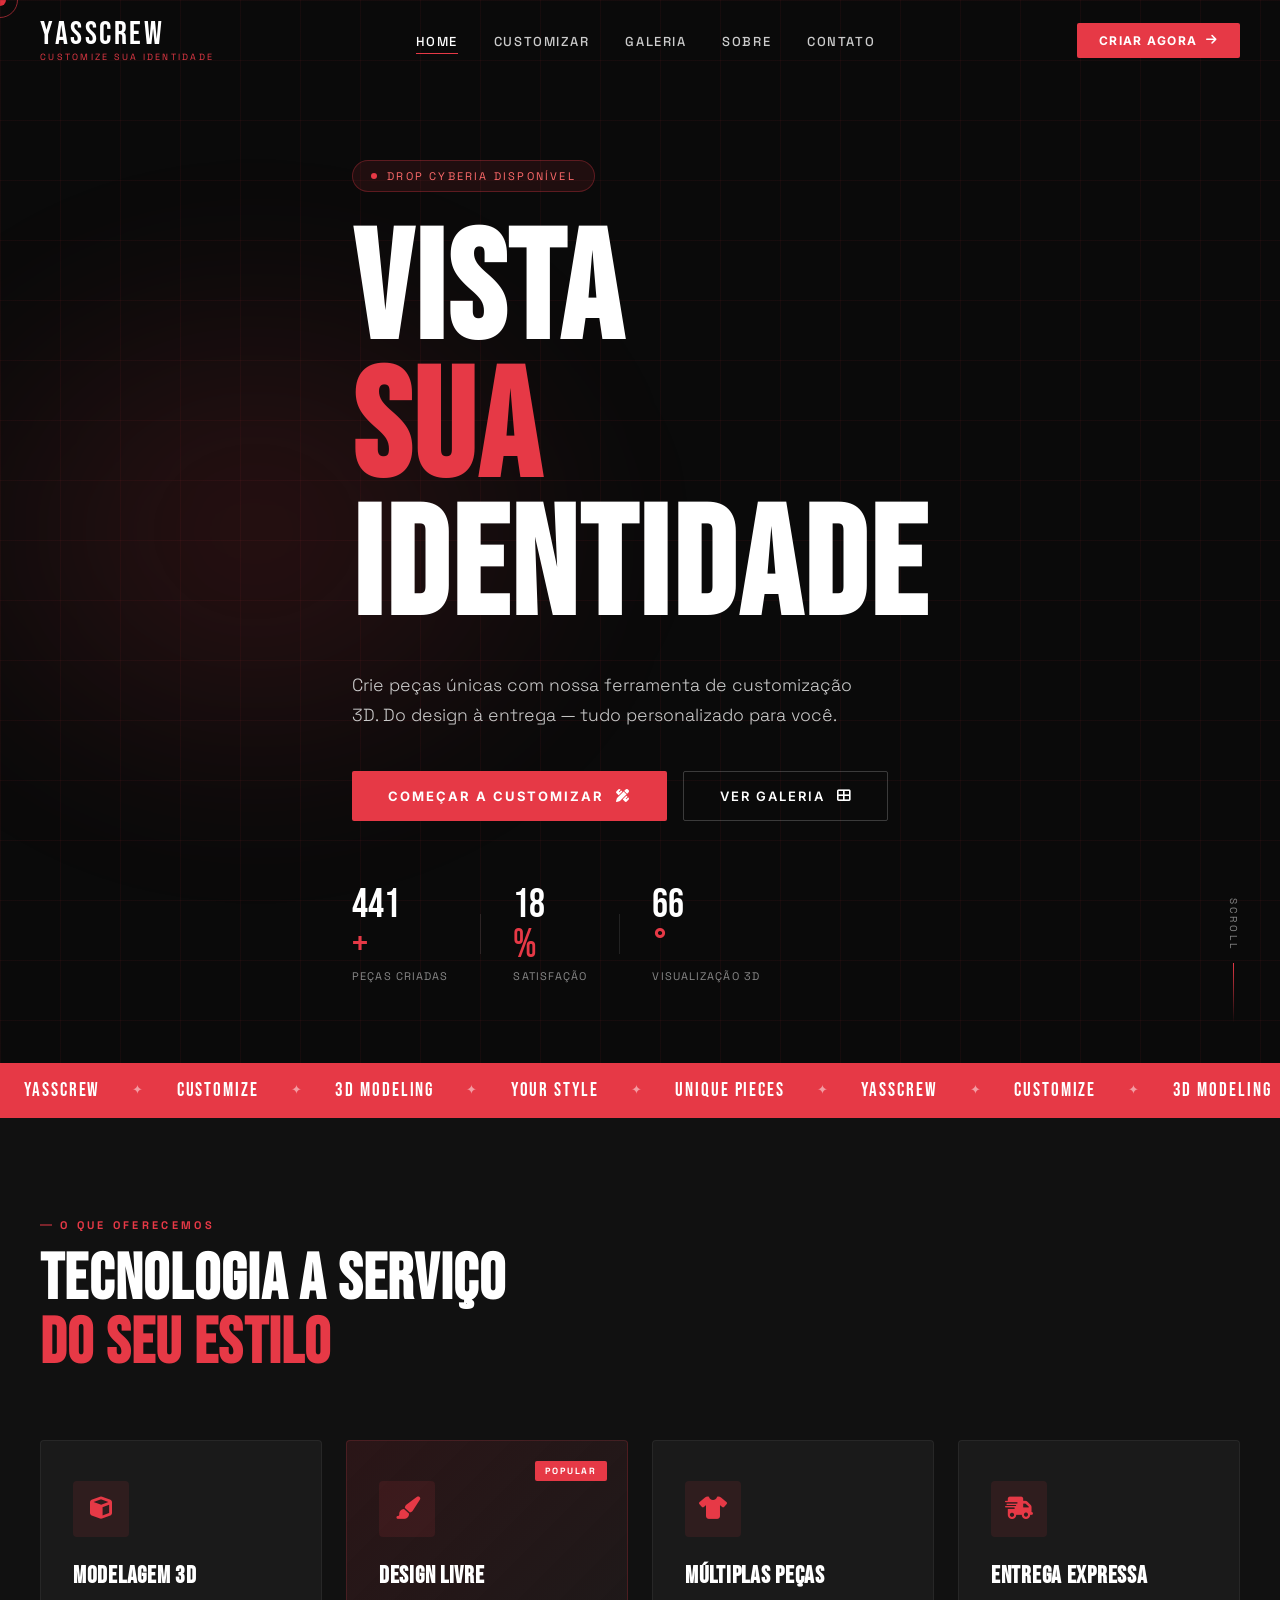
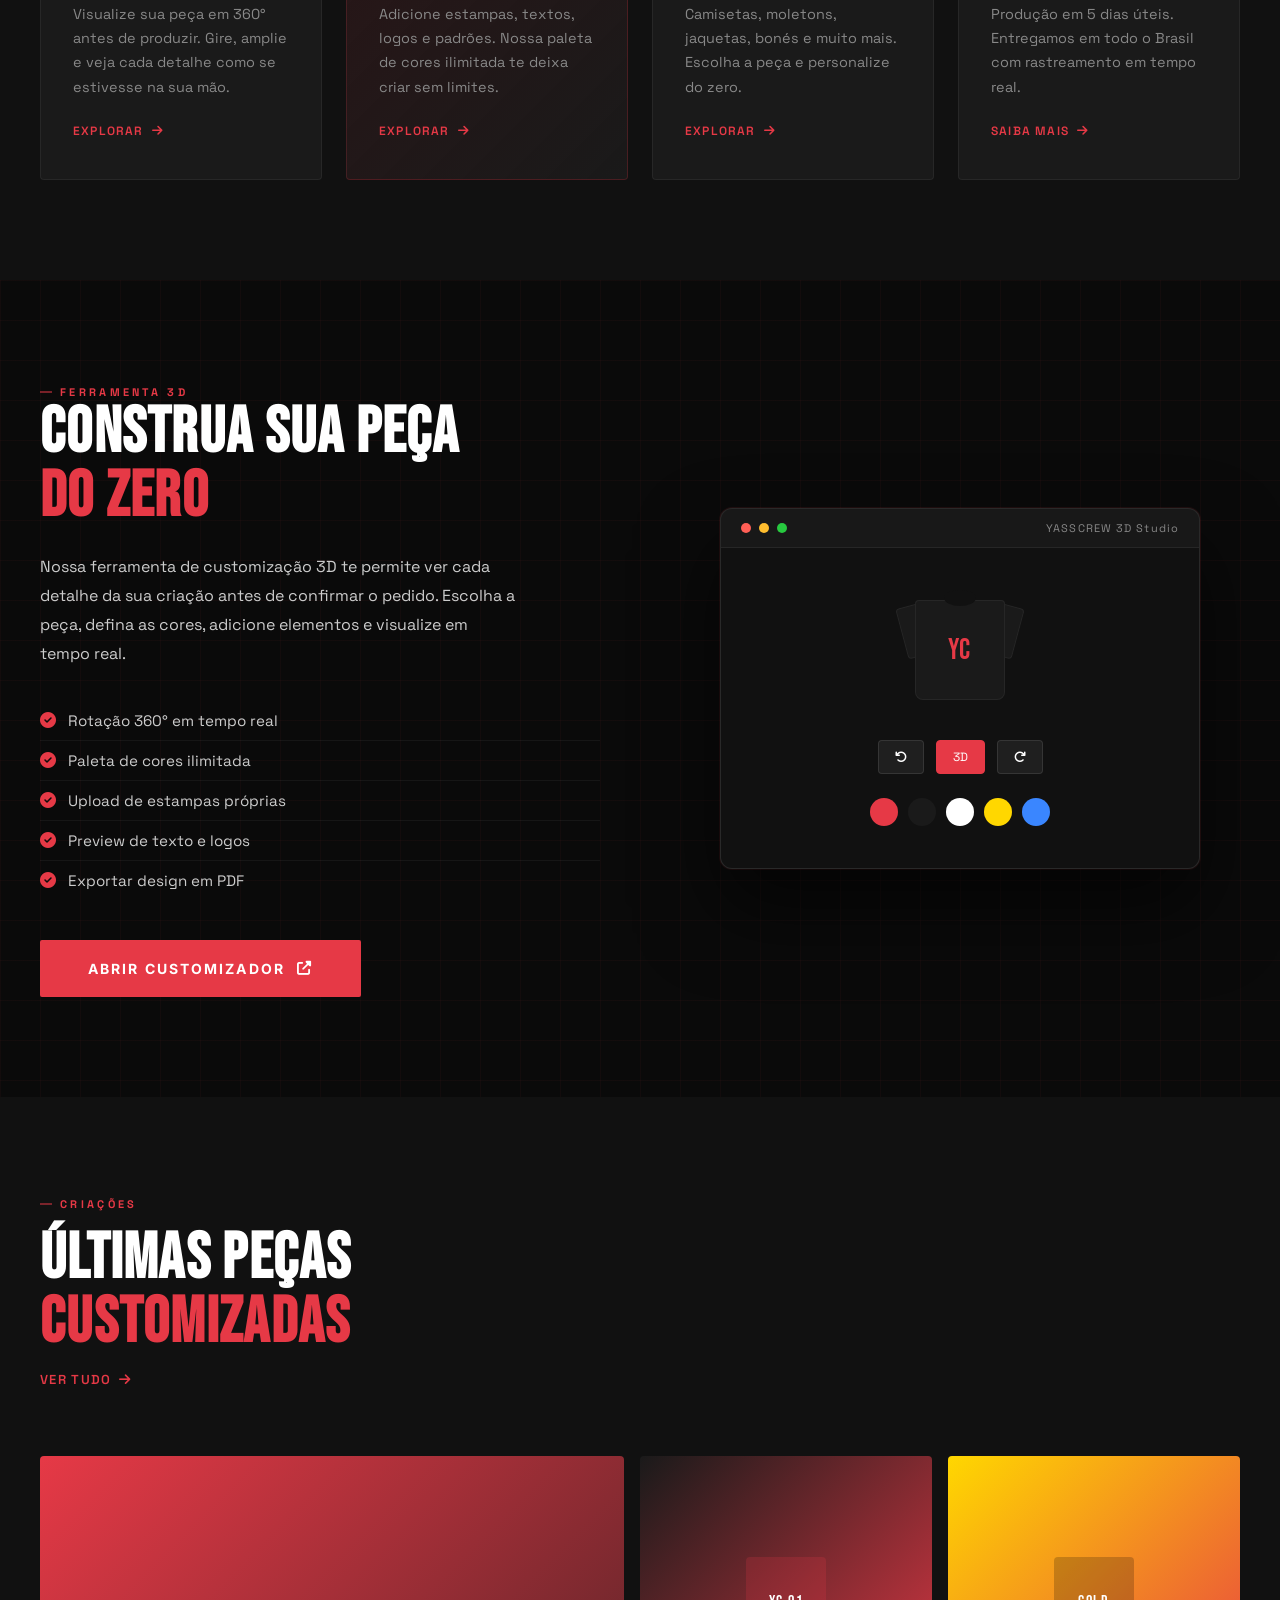
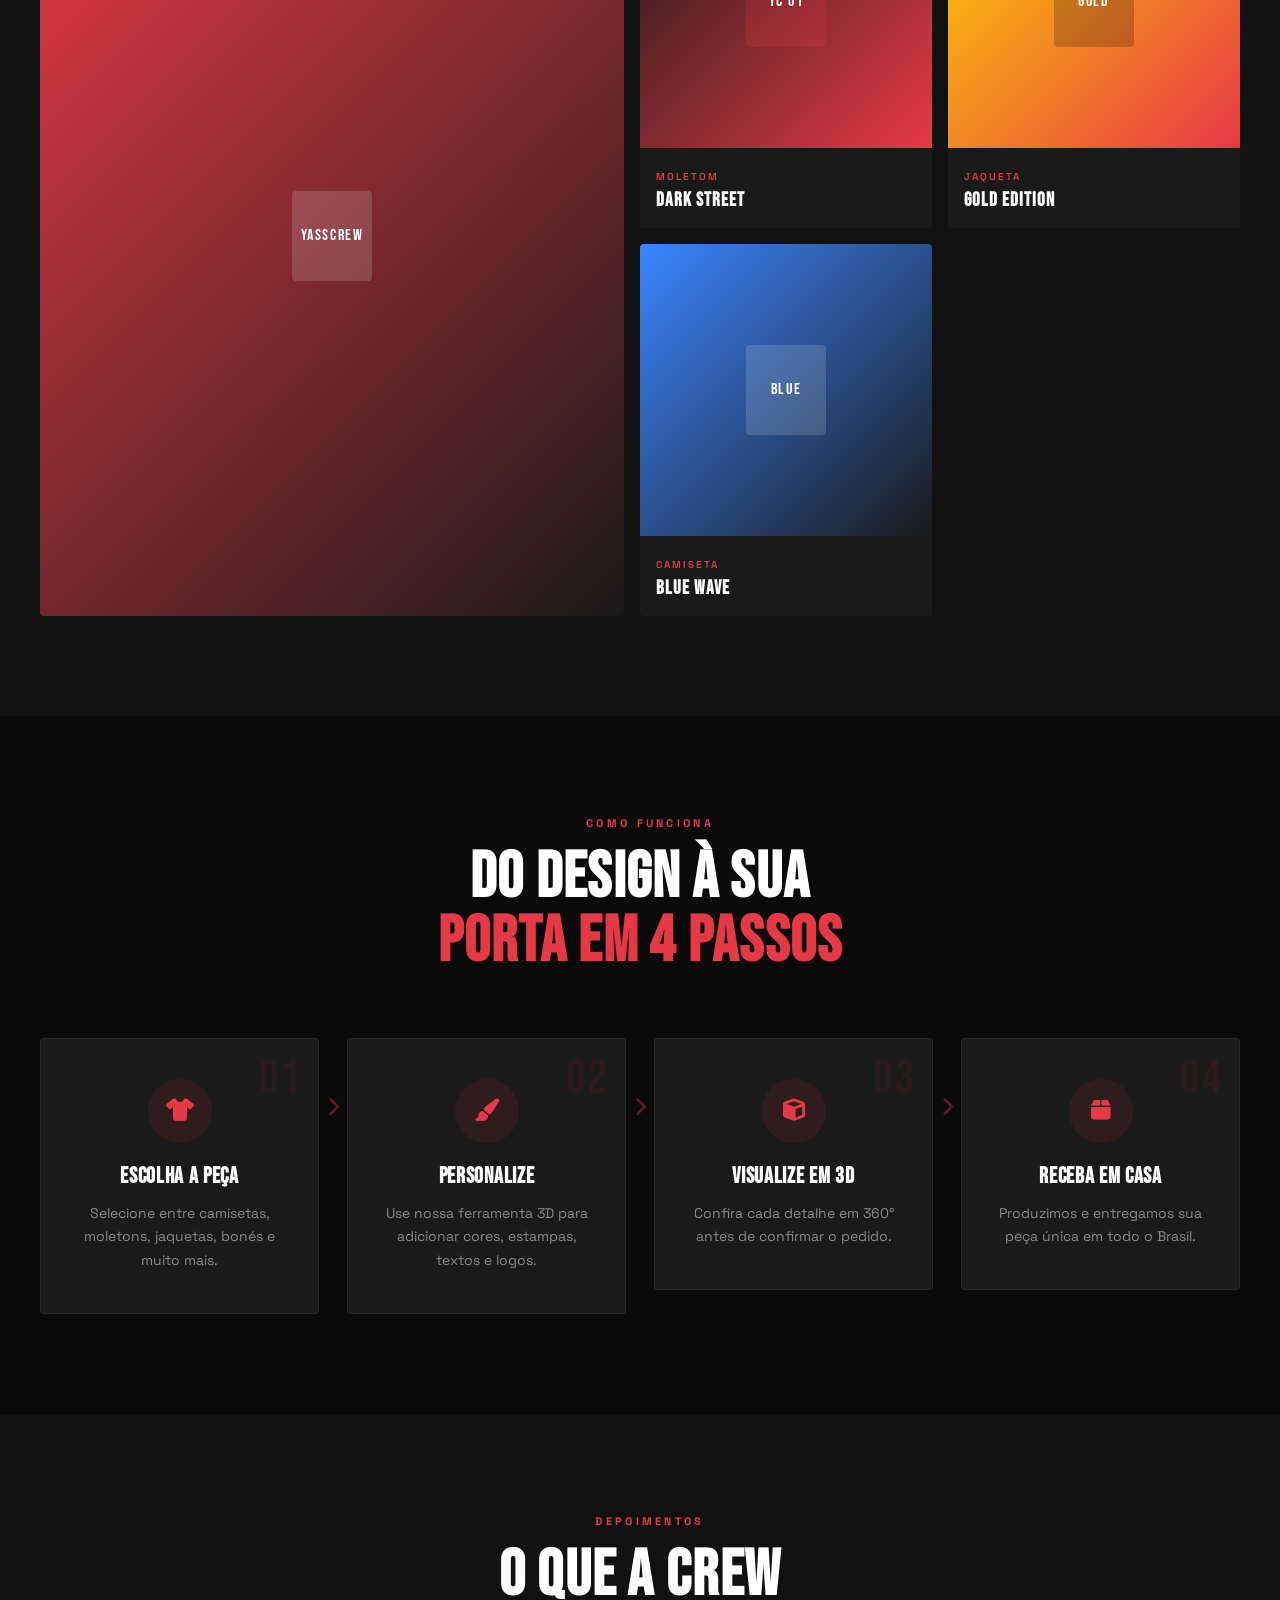
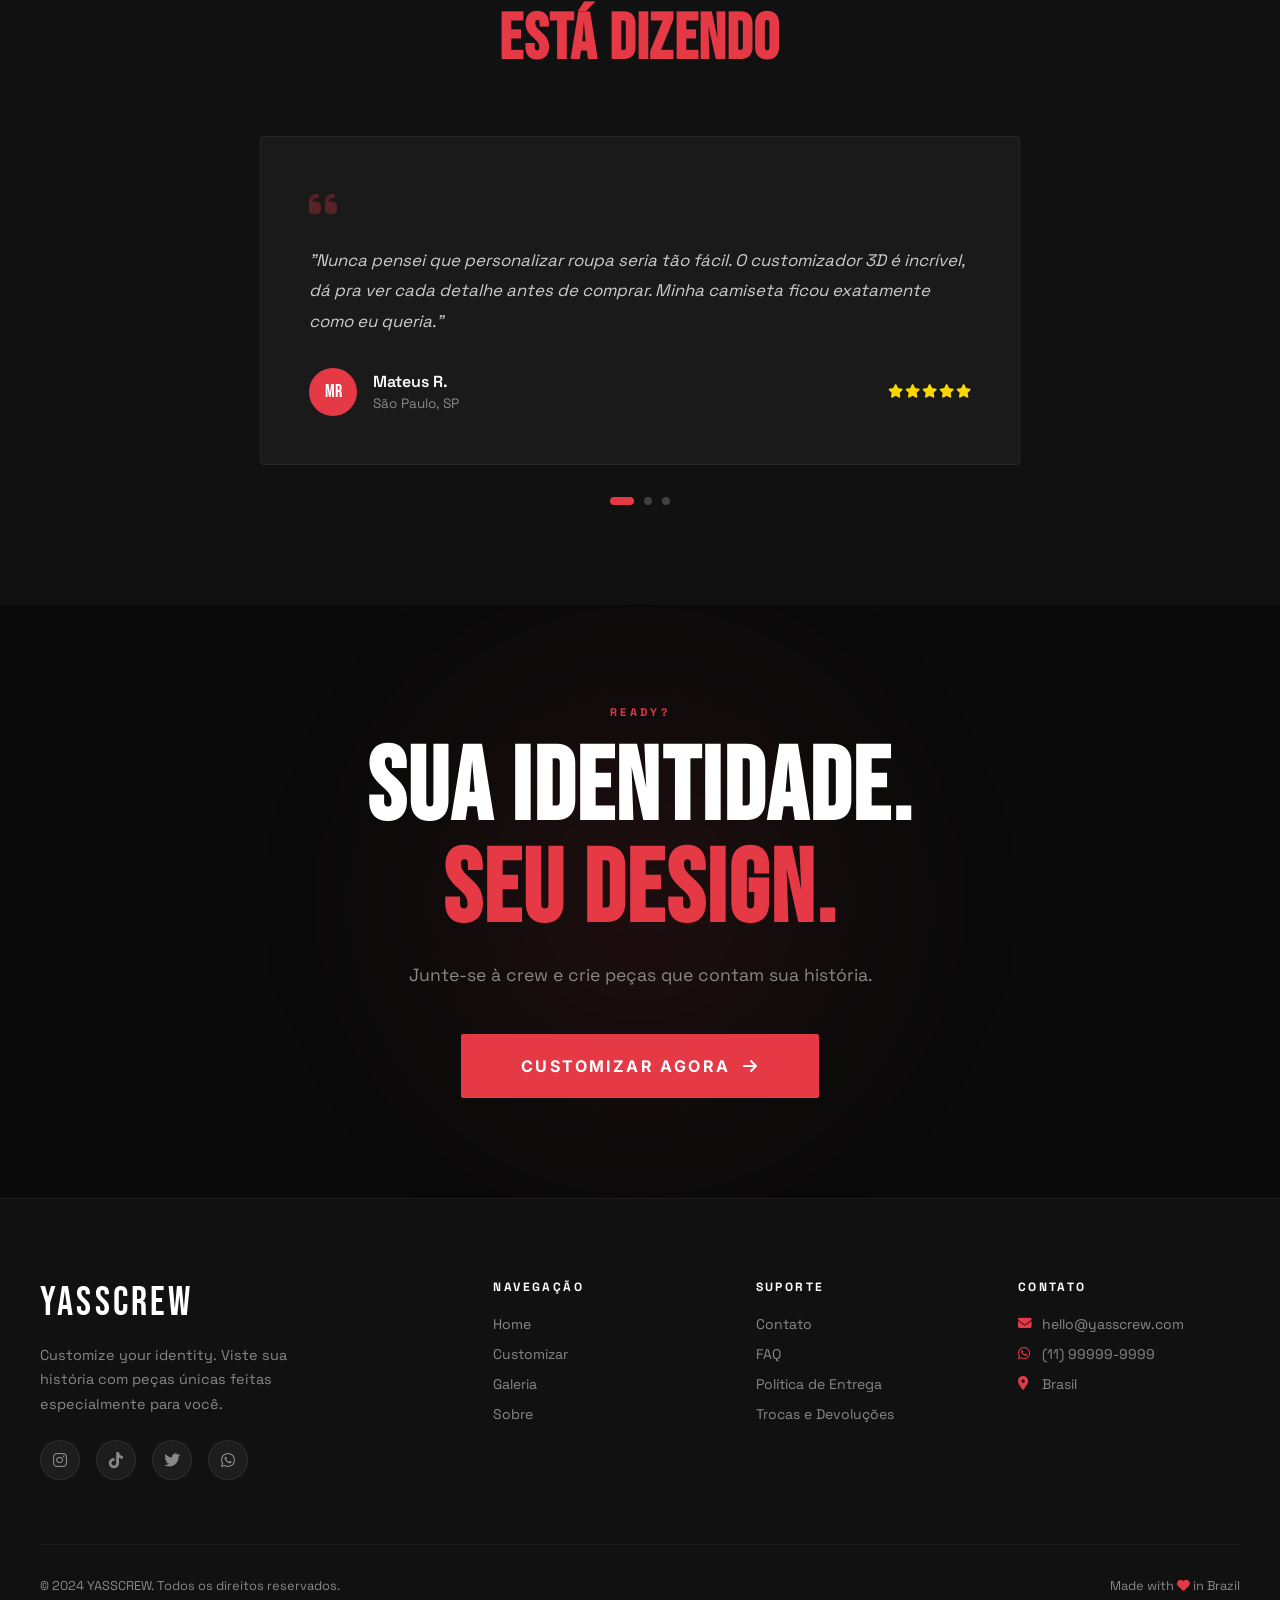
==== index.html @ 8648268d "Update index.html" ====
<!DOCTYPE html>
<html lang="pt-BR">
<head>
  <meta charset="UTF-8" />
  <meta name="viewport" content="width=device-width, initial-scale=1.0" />
  <title>YASSCREW — Customize Sua Identidade</title>
  <link rel="preconnect" href="https://fonts.googleapis.com" />
  <link rel="preconnect" href="https://fonts.gstatic.com" crossorigin />
  <link href="https://fonts.googleapis.com/css2?family=Bebas+Neue&family=Inter:wght@300;400;500;600;700;900&family=Space+Grotesk:wght@300;400;500;600;700&display=swap" rel="stylesheet" />
  <link rel="stylesheet" href="https://cdn.jsdelivr.net/npm/@fortawesome/fontawesome-free@6.4.0/css/all.min.css" />
  <link rel="stylesheet" href="css/style.css" />
</head>
<body>

  <!-- CURSOR CUSTOM -->
  <div class="cursor" id="cursor"></div>
  <div class="cursor-follower" id="cursorFollower"></div>

  <!-- LOADER -->
  <div class="loader" id="loader">
    <div class="loader-inner">
      <div class="loader-logo">YASSCREW</div>
      <div class="loader-bar"><div class="loader-progress" id="loaderProgress"></div></div>
      <div class="loader-text" id="loaderText">Carregando...</div>
    </div>
  </div>

  <!-- HEADER / NAV -->
  <header class="header" id="header">
    <nav class="nav container">
      <div class="nav-logo">
        <a href="index.html" class="logo-link">
          <span class="logo-text">YASSCREW</span>
          <span class="logo-sub">CUSTOMIZE SUA IDENTIDADE</span>
        </a>
      </div>
      <ul class="nav-links" id="navLinks">
        <li><a href="index.html" class="nav-link active">Home</a></li>
        <li><a href="customize.html" class="nav-link">Customizar</a></li>
        <li><a href="gallery.html" class="nav-link">Galeria</a></li>
        <li><a href="about.html" class="nav-link">Sobre</a></li>
        <li><a href="contact.html" class="nav-link">Contato</a></li>
      </ul>
      <div class="nav-actions">
        <button class="btn-cta" onclick="window.location.href='customize.html'">
          <span>CRIAR AGORA</span>
          <i class="fas fa-arrow-right"></i>
        </button>
        <button class="hamburger" id="hamburger" aria-label="Menu">
          <span></span><span></span><span></span>
        </button>
      </div>
    </nav>
  </header>

  <!-- MOBILE MENU -->
  <div class="mobile-menu" id="mobileMenu">
    <ul>
      <li><a href="index.html">Home</a></li>
      <li><a href="customize.html">Customizar</a></li>
      <li><a href="gallery.html">Galeria</a></li>
      <li><a href="about.html">Sobre</a></li>
      <li><a href="contact.html">Contato</a></li>
    </ul>
  </div>

  <main>

    <!-- HERO SECTION -->
    <section class="hero" id="hero">
      <div class="hero-bg">
        <div class="hero-grid"></div>
        <div class="hero-particles" id="particles"></div>
        <div class="hero-glow"></div>
      </div>
      <div class="hero-content container">
        <div class="hero-badge">
          <span class="badge-dot"></span>
          <span>DROP CYBERIA DISPONÍVEL</span>
        </div>
        <h1 class="hero-title">
          <span class="title-line" data-text="VISTA">VISTA</span>
          <span class="title-line accent" data-text="SUA">SUA</span>
          <span class="title-line" data-text="IDENTIDADE">IDENTIDADE</span>
        </h1>
        <p class="hero-desc">
          Crie peças únicas com nossa ferramenta de customização 3D. 
          Do design à entrega — tudo personalizado para você.
        </p>
        <div class="hero-actions">
          <a href="customize.html" class="btn-primary">
            <span>COMEÇAR A CUSTOMIZAR</span>
            <i class="fas fa-pencil-ruler"></i>
          </a>
          <a href="gallery.html" class="btn-secondary">
            <span>VER GALERIA</span>
            <i class="fas fa-th-large"></i>
          </a>
        </div>
        <div class="hero-stats">
          <div class="stat">
            <span class="stat-num" data-target="2400">0</span><span>+</span>
            <span class="stat-label">Peças Criadas</span>
          </div>
          <div class="stat-divider"></div>
          <div class="stat">
            <span class="stat-num" data-target="98">0</span><span>%</span>
            <span class="stat-label">Satisfação</span>
          </div>
          <div class="stat-divider"></div>
          <div class="stat">
            <span class="stat-num" data-target="360">0</span><span>°</span>
            <span class="stat-label">Visualização 3D</span>
          </div>
        </div>
      </div>
      <div class="hero-scroll" id="heroScroll">
        <span>SCROLL</span>
        <div class="scroll-line"></div>
      </div>
    </section>

    <!-- MARQUEE TICKER -->
    <div class="marquee-section">
      <div class="marquee-track">
        <div class="marquee-content" id="marqueeContent">
          <span>YASSCREW</span><span class="dot">✦</span>
          <span>CUSTOMIZE</span><span class="dot">✦</span>
          <span>3D MODELING</span><span class="dot">✦</span>
          <span>YOUR STYLE</span><span class="dot">✦</span>
          <span>UNIQUE PIECES</span><span class="dot">✦</span>
          <span>YASSCREW</span><span class="dot">✦</span>
          <span>CUSTOMIZE</span><span class="dot">✦</span>
          <span>3D MODELING</span><span class="dot">✦</span>
          <span>YOUR STYLE</span><span class="dot">✦</span>
          <span>UNIQUE PIECES</span><span class="dot">✦</span>
          <span>YASSCREW</span><span class="dot">✦</span>
          <span>CUSTOMIZE</span><span class="dot">✦</span>
          <span>3D MODELING</span><span class="dot">✦</span>
          <span>YOUR STYLE</span><span class="dot">✦</span>
          <span>UNIQUE PIECES</span><span class="dot">✦</span>
        </div>
      </div>
    </div>

    <!-- FEATURES SECTION -->
    <section class="features section" id="features">
      <div class="container">
        <div class="section-header">
          <span class="section-tag">O QUE OFERECEMOS</span>
          <h2 class="section-title">Tecnologia a serviço<br /><em>do seu estilo</em></h2>
        </div>
        <div class="features-grid">
          <div class="feature-card" data-aos="fade-up" data-delay="0">
            <div class="feature-icon">
              <i class="fas fa-cube"></i>
            </div>
            <h3>Modelagem 3D</h3>
            <p>Visualize sua peça em 360° antes de produzir. Gire, amplie e veja cada detalhe como se estivesse na sua mão.</p>
            <a href="customize.html" class="feature-link">Explorar <i class="fas fa-arrow-right"></i></a>
          </div>
          <div class="feature-card featured" data-aos="fade-up" data-delay="100">
            <div class="feature-badge">POPULAR</div>
            <div class="feature-icon">
              <i class="fas fa-paint-brush"></i>
            </div>
            <h3>Design Livre</h3>
            <p>Adicione estampas, textos, logos e padrões. Nossa paleta de cores ilimitada te deixa criar sem limites.</p>
            <a href="customize.html" class="feature-link">Explorar <i class="fas fa-arrow-right"></i></a>
          </div>
          <div class="feature-card" data-aos="fade-up" data-delay="200">
            <div class="feature-icon">
              <i class="fas fa-tshirt"></i>
            </div>
            <h3>Múltiplas Peças</h3>
            <p>Camisetas, moletons, jaquetas, bonés e muito mais. Escolha a peça e personalize do zero.</p>
            <a href="customize.html" class="feature-link">Explorar <i class="fas fa-arrow-right"></i></a>
          </div>
          <div class="feature-card" data-aos="fade-up" data-delay="300">
            <div class="feature-icon">
              <i class="fas fa-shipping-fast"></i>
            </div>
            <h3>Entrega Expressa</h3>
            <p>Produção em 5 dias úteis. Entregamos em todo o Brasil com rastreamento em tempo real.</p>
            <a href="contact.html" class="feature-link">Saiba mais <i class="fas fa-arrow-right"></i></a>
          </div>
        </div>
      </div>
    </section>

    <!-- CUSTOMIZE CTA SECTION -->
    <section class="customize-cta section" id="customizeCta">
      <div class="cta-bg">
        <div class="cta-grid"></div>
      </div>
      <div class="container">
        <div class="cta-inner">
          <div class="cta-text">
            <span class="section-tag">FERRAMENTA 3D</span>
            <h2 class="cta-title">Construa sua peça<br /><em class="accent-text">do zero</em></h2>
            <p>Nossa ferramenta de customização 3D te permite ver cada detalhe da sua criação antes de confirmar o pedido. Escolha a peça, defina as cores, adicione elementos e visualize em tempo real.</p>
            <ul class="cta-list">
              <li><i class="fas fa-check-circle"></i> Rotação 360° em tempo real</li>
              <li><i class="fas fa-check-circle"></i> Paleta de cores ilimitada</li>
              <li><i class="fas fa-check-circle"></i> Upload de estampas próprias</li>
              <li><i class="fas fa-check-circle"></i> Preview de texto e logos</li>
              <li><i class="fas fa-check-circle"></i> Exportar design em PDF</li>
            </ul>
            <a href="customize.html" class="btn-primary large">
              <span>ABRIR CUSTOMIZADOR</span>
              <i class="fas fa-external-link-alt"></i>
            </a>
          </div>
          <div class="cta-visual">
            <div class="visual-frame">
              <div class="visual-screen">
                <div class="vs-header">
                  <span class="vs-dot red"></span>
                  <span class="vs-dot yellow"></span>
                  <span class="vs-dot green"></span>
                  <span class="vs-label">YASSCREW 3D Studio</span>
                </div>
                <div class="vs-body">
                  <div class="vs-3d-preview">
                    <div class="tshirt-3d" id="tshirt3dPreview">
                      <div class="tshirt-body">
                        <div class="tshirt-sleeve left"></div>
                        <div class="tshirt-sleeve right"></div>
                        <div class="tshirt-main" id="previewShirt">
                          <div class="tshirt-design" id="previewDesign">
                            <span class="preview-logo">YC</span>
                          </div>
                        </div>
                        <div class="tshirt-neck"></div>
                      </div>
                    </div>
                    <div class="vs-controls">
                      <button class="vs-btn" onclick="rotatePreview('left')"><i class="fas fa-undo"></i></button>
                      <button class="vs-btn active">3D</button>
                      <button class="vs-btn" onclick="rotatePreview('right')"><i class="fas fa-redo"></i></button>
                    </div>
                  </div>
                  <div class="vs-palette">
                    <div class="vs-palette-item" style="background:#E63946" onclick="changePreviewColor('#E63946')"></div>
                    <div class="vs-palette-item" style="background:#1a1a1a" onclick="changePreviewColor('#1a1a1a')"></div>
                    <div class="vs-palette-item" style="background:#ffffff" onclick="changePreviewColor('#ffffff')"></div>
                    <div class="vs-palette-item" style="background:#FFD700" onclick="changePreviewColor('#FFD700')"></div>
                    <div class="vs-palette-item" style="background:#3A86FF" onclick="changePreviewColor('#3A86FF')"></div>
                  </div>
                </div>
              </div>
            </div>
          </div>
        </div>
      </div>
    </section>

    <!-- GALLERY PREVIEW SECTION -->
    <section class="gallery-preview section" id="galleryPreview">
      <div class="container">
        <div class="section-header">
          <span class="section-tag">CRIAÇÕES</span>
          <h2 class="section-title">Últimas peças<br /><em>customizadas</em></h2>
          <a href="gallery.html" class="see-all-link">Ver tudo <i class="fas fa-arrow-right"></i></a>
        </div>
        <div class="gallery-grid">
          <div class="gallery-item large" data-aos="fade-up">
            <div class="gallery-img" style="background: linear-gradient(135deg, #E63946 0%, #1a1a1a 100%);">
              <div class="gallery-tshirt">
                <div class="gt-body red">
                  <span class="gt-text">YASSCREW</span>
                </div>
              </div>
            </div>
            <div class="gallery-info">
              <span class="gallery-tag">Camiseta</span>
              <h4>Red Crew Classic</h4>
            </div>
          </div>
          <div class="gallery-item" data-aos="fade-up" data-delay="100">
            <div class="gallery-img" style="background: linear-gradient(135deg, #1a1a1a 0%, #E63946 100%);">
              <div class="gallery-tshirt">
                <div class="gt-body dark">
                  <span class="gt-text">YC 01</span>
                </div>
              </div>
            </div>
            <div class="gallery-info">
              <span class="gallery-tag">Moletom</span>
              <h4>Dark Street</h4>
            </div>
          </div>
          <div class="gallery-item" data-aos="fade-up" data-delay="200">
            <div class="gallery-img" style="background: linear-gradient(135deg, #FFD700 0%, #E63946 100%);">
              <div class="gallery-tshirt">
                <div class="gt-body gold">
                  <span class="gt-text">GOLD</span>
                </div>
              </div>
            </div>
            <div class="gallery-info">
              <span class="gallery-tag">Jaqueta</span>
              <h4>Gold Edition</h4>
            </div>
          </div>
          <div class="gallery-item" data-aos="fade-up" data-delay="300">
            <div class="gallery-img" style="background: linear-gradient(135deg, #3A86FF 0%, #1a1a1a 100%);">
              <div class="gallery-tshirt">
                <div class="gt-body blue">
                  <span class="gt-text">BLUE</span>
                </div>
              </div>
            </div>
            <div class="gallery-info">
              <span class="gallery-tag">Camiseta</span>
              <h4>Blue Wave</h4>
            </div>
          </div>
        </div>
      </div>
    </section>

    <!-- PROCESS SECTION -->
    <section class="process section" id="process">
      <div class="container">
        <div class="section-header center">
          <span class="section-tag">COMO FUNCIONA</span>
          <h2 class="section-title">Do design à sua<br /><em>porta em 4 passos</em></h2>
        </div>
        <div class="process-steps">
          <div class="process-step" data-aos="fade-up" data-delay="0">
            <div class="step-number">01</div>
            <div class="step-icon"><i class="fas fa-tshirt"></i></div>
            <h3>Escolha a Peça</h3>
            <p>Selecione entre camisetas, moletons, jaquetas, bonés e muito mais.</p>
          </div>
          <div class="process-arrow"><i class="fas fa-chevron-right"></i></div>
          <div class="process-step" data-aos="fade-up" data-delay="100">
            <div class="step-number">02</div>
            <div class="step-icon"><i class="fas fa-paint-brush"></i></div>
            <h3>Personalize</h3>
            <p>Use nossa ferramenta 3D para adicionar cores, estampas, textos e logos.</p>
          </div>
          <div class="process-arrow"><i class="fas fa-chevron-right"></i></div>
          <div class="process-step" data-aos="fade-up" data-delay="200">
            <div class="step-number">03</div>
            <div class="step-icon"><i class="fas fa-cube"></i></div>
            <h3>Visualize em 3D</h3>
            <p>Confira cada detalhe em 360° antes de confirmar o pedido.</p>
          </div>
          <div class="process-arrow"><i class="fas fa-chevron-right"></i></div>
          <div class="process-step" data-aos="fade-up" data-delay="300">
            <div class="step-number">04</div>
            <div class="step-icon"><i class="fas fa-box"></i></div>
            <h3>Receba em Casa</h3>
            <p>Produzimos e entregamos sua peça única em todo o Brasil.</p>
          </div>
        </div>
      </div>
    </section>

    <!-- TESTIMONIALS -->
    <section class="testimonials section" id="testimonials">
      <div class="container">
        <div class="section-header center">
          <span class="section-tag">DEPOIMENTOS</span>
          <h2 class="section-title">O que a crew<br /><em>está dizendo</em></h2>
        </div>
        <div class="testimonials-slider" id="testimonialsSlider">
          <div class="testimonial-card active">
            <div class="testimonial-quote"><i class="fas fa-quote-left"></i></div>
            <p>"Nunca pensei que personalizar roupa seria tão fácil. O customizador 3D é incrível, dá pra ver cada detalhe antes de comprar. Minha camiseta ficou exatamente como eu queria."</p>
            <div class="testimonial-author">
              <div class="author-avatar" style="background: #E63946;">MR</div>
              <div class="author-info">
                <strong>Mateus R.</strong>
                <span>São Paulo, SP</span>
              </div>
              <div class="testimonial-stars">
                <i class="fas fa-star"></i><i class="fas fa-star"></i><i class="fas fa-star"></i><i class="fas fa-star"></i><i class="fas fa-star"></i>
              </div>
            </div>
          </div>
          <div class="testimonial-card">
            <div class="testimonial-quote"><i class="fas fa-quote-left"></i></div>
            <p>"Encomendei para meu grupo todo. A ferramenta de design é muito profissional, parece um software de edição mesmo. Qualidade da peça é top, chegou antes do prazo."</p>
            <div class="testimonial-author">
              <div class="author-avatar" style="background: #1a1a1a;">JS</div>
              <div class="author-info">
                <strong>Julia S.</strong>
                <span>Rio de Janeiro, RJ</span>
              </div>
              <div class="testimonial-stars">
                <i class="fas fa-star"></i><i class="fas fa-star"></i><i class="fas fa-star"></i><i class="fas fa-star"></i><i class="fas fa-star"></i>
              </div>
            </div>
          </div>
          <div class="testimonial-card">
            <div class="testimonial-quote"><i class="fas fa-quote-left"></i></div>
            <p>"YASSCREW é diferente de tudo que já usei. A visualização 3D faz toda a diferença na hora de confirmar o design. Já pedi 3 vezes e sempre impecável."</p>
            <div class="testimonial-author">
              <div class="author-avatar" style="background: #E63946;">PL</div>
              <div class="author-info">
                <strong>Pedro L.</strong>
                <span>Belo Horizonte, MG</span>
              </div>
              <div class="testimonial-stars">
                <i class="fas fa-star"></i><i class="fas fa-star"></i><i class="fas fa-star"></i><i class="fas fa-star"></i><i class="fas fa-star"></i>
              </div>
            </div>
          </div>
        </div>
        <div class="testimonial-dots" id="testimonialDots">
          <button class="dot active" onclick="goToTestimonial(0)"></button>
          <button class="dot" onclick="goToTestimonial(1)"></button>
          <button class="dot" onclick="goToTestimonial(2)"></button>
        </div>
      </div>
    </section>

    <!-- FINAL CTA -->
    <section class="final-cta section" id="finalCta">
      <div class="fct-bg">
        <div class="fct-glow"></div>
      </div>
      <div class="container">
        <div class="fct-inner">
          <span class="section-tag">READY?</span>
          <h2 class="fct-title">Sua identidade.<br /><em>Seu design.</em></h2>
          <p>Junte-se à crew e crie peças que contam sua história.</p>
          <a href="customize.html" class="btn-primary xlarge">
            <span>CUSTOMIZAR AGORA</span>
            <i class="fas fa-arrow-right"></i>
          </a>
        </div>
      </div>
    </section>

  </main>

  <!-- FOOTER -->
  <footer class="footer">
    <div class="container">
      <div class="footer-top">
        <div class="footer-brand">
          <span class="footer-logo">YASSCREW</span>
          <p>Customize your identity. Viste sua história com peças únicas feitas especialmente para você.</p>
          <div class="social-links">
            <a href="#" aria-label="Instagram"><i class="fab fa-instagram"></i></a>
            <a href="#" aria-label="TikTok"><i class="fab fa-tiktok"></i></a>
            <a href="#" aria-label="Twitter"><i class="fab fa-twitter"></i></a>
            <a href="#" aria-label="WhatsApp"><i class="fab fa-whatsapp"></i></a>
          </div>
        </div>
        <div class="footer-links">
          <div class="footer-col">
            <h4>Navegação</h4>
            <ul>
              <li><a href="index.html">Home</a></li>
              <li><a href="customize.html">Customizar</a></li>
              <li><a href="gallery.html">Galeria</a></li>
              <li><a href="about.html">Sobre</a></li>
            </ul>
          </div>
          <div class="footer-col">
            <h4>Suporte</h4>
            <ul>
              <li><a href="contact.html">Contato</a></li>
              <li><a href="#">FAQ</a></li>
              <li><a href="#">Política de Entrega</a></li>
              <li><a href="#">Trocas e Devoluções</a></li>
            </ul>
          </div>
          <div class="footer-col">
            <h4>Contato</h4>
            <ul>
              <li><i class="fas fa-envelope"></i> hello@yasscrew.com</li>
              <li><i class="fab fa-whatsapp"></i> (11) 99999-9999</li>
              <li><i class="fas fa-map-marker-alt"></i> Brasil</li>
            </ul>
          </div>
        </div>
      </div>
      <div class="footer-bottom">
        <span>© 2024 YASSCREW. Todos os direitos reservados.</span>
        <span>Made with <i class="fas fa-heart" style="color:#E63946"></i> in Brazil</span>
      </div>
    </div>
  </footer>

  <script src="js/main.js"></script>
</body>
</html>
---- css/style.css ----
/* ========================================
   YASSCREW — Main Stylesheet
   Theme: Red / Black / White — Premium
   ======================================== */

/* ─── RESET & BASE ─────────────────────── */
*, *::before, *::after {
  box-sizing: border-box;
  margin: 0;
  padding: 0;
}

:root {
  --red: #E63946;
  --red-dark: #b52a33;
  --red-light: #ff6b6b;
  --black: #0a0a0a;
  --black-2: #111111;
  --black-3: #1a1a1a;
  --black-4: #222222;
  --white: #ffffff;
  --white-2: #f5f5f5;
  --gray: #888888;
  --gray-light: #cccccc;
  --gold: #FFD700;
  --blue: #3A86FF;

  --font-display: 'Bebas Neue', sans-serif;
  --font-body: 'Space Grotesk', sans-serif;
  --font-ui: 'Inter', sans-serif;

  --nav-h: 80px;
  --transition: 0.3s cubic-bezier(0.4, 0, 0.2, 1);
  --transition-slow: 0.6s cubic-bezier(0.4, 0, 0.2, 1);
  --shadow: 0 4px 24px rgba(230, 57, 70, 0.2);
  --shadow-lg: 0 20px 60px rgba(0, 0, 0, 0.5);
}

html {
  scroll-behavior: smooth;
  font-size: 16px;
}

body {
  background-color: var(--black);
  color: var(--white);
  font-family: var(--font-body);
  overflow-x: hidden;
  cursor: none;
}

body.loading {
  overflow: hidden;
}

a { text-decoration: none; color: inherit; }
ul { list-style: none; }
img { max-width: 100%; display: block; }
button { cursor: none; border: none; background: none; font-family: inherit; }

.container {
  max-width: 1280px;
  margin: 0 auto;
  padding: 0 40px;
}

.section {
  padding: 100px 0;
}

em { font-style: normal; color: var(--red); }

/* ─── CUSTOM CURSOR ─────────────────────── */
.cursor {
  width: 12px;
  height: 12px;
  background: var(--red);
  border-radius: 50%;
  position: fixed;
  top: 0; left: 0;
  pointer-events: none;
  z-index: 9999;
  transform: translate(-50%, -50%);
  transition: width 0.2s, height 0.2s, background 0.2s;
  mix-blend-mode: difference;
}

.cursor-follower {
  width: 36px;
  height: 36px;
  border: 1.5px solid rgba(230, 57, 70, 0.6);
  border-radius: 50%;
  position: fixed;
  top: 0; left: 0;
  pointer-events: none;
  z-index: 9998;
  transform: translate(-50%, -50%);
  transition: all 0.1s linear;
}

.cursor.active { width: 24px; height: 24px; }

/* ─── LOADER ─────────────────────────────── */
.loader {
  position: fixed;
  inset: 0;
  background: var(--black);
  z-index: 9000;
  display: flex;
  align-items: center;
  justify-content: center;
  transition: opacity 0.6s ease, visibility 0.6s ease;
}

.loader.hidden {
  opacity: 0;
  visibility: hidden;
}

.loader-inner {
  text-align: center;
}

.loader-logo {
  font-family: var(--font-display);
  font-size: clamp(3rem, 8vw, 6rem);
  letter-spacing: 0.1em;
  color: var(--white);
  margin-bottom: 32px;
}

.loader-logo span { color: var(--red); }

.loader-bar {
  width: 240px;
  height: 2px;
  background: rgba(255,255,255,0.1);
  border-radius: 2px;
  overflow: hidden;
  margin: 0 auto 16px;
}

.loader-progress {
  height: 100%;
  background: var(--red);
  border-radius: 2px;
  width: 0%;
  transition: width 0.1s linear;
}

.loader-text {
  font-size: 12px;
  letter-spacing: 0.2em;
  color: var(--gray);
  text-transform: uppercase;
}

/* ─── HEADER / NAV ───────────────────────── */
.header {
  position: fixed;
  top: 0; left: 0; right: 0;
  height: var(--nav-h);
  z-index: 100;
  transition: background var(--transition), backdrop-filter var(--transition);
}

.header.scrolled {
  background: rgba(10, 10, 10, 0.92);
  backdrop-filter: blur(16px);
  border-bottom: 1px solid rgba(255,255,255,0.05);
}

.nav {
  height: var(--nav-h);
  display: flex;
  align-items: center;
  justify-content: space-between;
  gap: 32px;
}

.logo-link {
  display: flex;
  flex-direction: column;
  line-height: 1;
}

.logo-text {
  font-family: var(--font-display);
  font-size: 2rem;
  letter-spacing: 0.08em;
  color: var(--white);
  transition: color var(--transition);
}

.logo-text:hover { color: var(--red); }

.logo-sub {
  font-size: 9px;
  letter-spacing: 0.25em;
  color: var(--red);
  text-transform: uppercase;
  margin-top: 2px;
}

.nav-links {
  display: flex;
  align-items: center;
  gap: 36px;
}

.nav-link {
  font-size: 13px;
  font-weight: 500;
  letter-spacing: 0.12em;
  text-transform: uppercase;
  color: var(--gray-light);
  position: relative;
  transition: color var(--transition);
}

.nav-link::after {
  content: '';
  position: absolute;
  bottom: -4px;
  left: 0;
  width: 0;
  height: 1px;
  background: var(--red);
  transition: width var(--transition);
}

.nav-link:hover,
.nav-link.active {
  color: var(--white);
}

.nav-link:hover::after,
.nav-link.active::after {
  width: 100%;
}

.nav-actions {
  display: flex;
  align-items: center;
  gap: 16px;
}

/* ─── BUTTONS ────────────────────────────── */
.btn-cta {
  display: flex;
  align-items: center;
  gap: 8px;
  padding: 10px 22px;
  background: var(--red);
  color: var(--white);
  font-family: var(--font-ui);
  font-size: 12px;
  font-weight: 700;
  letter-spacing: 0.12em;
  text-transform: uppercase;
  border-radius: 2px;
  transition: background var(--transition), transform var(--transition);
  cursor: none;
}

.btn-cta:hover {
  background: var(--red-dark);
  transform: translateY(-1px);
}

.btn-primary {
  display: inline-flex;
  align-items: center;
  gap: 12px;
  padding: 16px 36px;
  background: var(--red);
  color: var(--white);
  font-family: var(--font-ui);
  font-size: 13px;
  font-weight: 700;
  letter-spacing: 0.15em;
  text-transform: uppercase;
  border-radius: 2px;
  transition: all var(--transition);
  position: relative;
  overflow: hidden;
}

.btn-primary::before {
  content: '';
  position: absolute;
  inset: 0;
  background: rgba(255,255,255,0.1);
  transform: translateX(-100%);
  transition: transform var(--transition);
}

.btn-primary:hover::before { transform: translateX(0); }
.btn-primary:hover { transform: translateY(-2px); box-shadow: var(--shadow); }

.btn-primary.large { padding: 20px 48px; font-size: 14px; }
.btn-primary.xlarge { padding: 22px 60px; font-size: 16px; }

.btn-secondary {
  display: inline-flex;
  align-items: center;
  gap: 12px;
  padding: 16px 36px;
  background: transparent;
  color: var(--white);
  font-family: var(--font-ui);
  font-size: 13px;
  font-weight: 600;
  letter-spacing: 0.15em;
  text-transform: uppercase;
  border: 1px solid rgba(255,255,255,0.2);
  border-radius: 2px;
  transition: all var(--transition);
}

.btn-secondary:hover {
  border-color: var(--red);
  color: var(--red);
  transform: translateY(-2px);
}

/* ─── HAMBURGER ──────────────────────────── */
.hamburger {
  display: none;
  flex-direction: column;
  justify-content: space-between;
  width: 28px;
  height: 18px;
  cursor: none;
}

.hamburger span {
  display: block;
  height: 2px;
  background: var(--white);
  border-radius: 2px;
  transition: all var(--transition);
}

.hamburger.active span:nth-child(1) {
  transform: translateY(8px) rotate(45deg);
}

.hamburger.active span:nth-child(2) {
  opacity: 0;
}

.hamburger.active span:nth-child(3) {
  transform: translateY(-8px) rotate(-45deg);
}

/* ─── MOBILE MENU ────────────────────────── */
.mobile-menu {
  position: fixed;
  top: var(--nav-h);
  left: 0; right: 0;
  background: rgba(10,10,10,0.98);
  backdrop-filter: blur(24px);
  padding: 40px;
  z-index: 99;
  transform: translateY(-100%);
  opacity: 0;
  transition: all var(--transition-slow);
  border-bottom: 1px solid rgba(230,57,70,0.2);
}

.mobile-menu.active {
  transform: translateY(0);
  opacity: 1;
}

.mobile-menu ul {
  display: flex;
  flex-direction: column;
  gap: 24px;
}

.mobile-menu a {
  font-family: var(--font-display);
  font-size: 2.5rem;
  letter-spacing: 0.05em;
  color: var(--white);
  transition: color var(--transition);
}

.mobile-menu a:hover { color: var(--red); }

/* ─── HERO ───────────────────────────────── */
.hero {
  min-height: 100vh;
  display: flex;
  align-items: center;
  position: relative;
  overflow: hidden;
  padding-top: var(--nav-h);
}

.hero-bg {
  position: absolute;
  inset: 0;
  z-index: 0;
}

.hero-grid {
  position: absolute;
  inset: 0;
  background-image:
    linear-gradient(rgba(230,57,70,0.06) 1px, transparent 1px),
    linear-gradient(90deg, rgba(230,57,70,0.06) 1px, transparent 1px);
  background-size: 60px 60px;
  animation: gridMove 20s linear infinite;
}

@keyframes gridMove {
  0% { background-position: 0 0; }
  100% { background-position: 60px 60px; }
}

.hero-glow {
  position: absolute;
  top: 20%;
  left: -10%;
  width: 60%;
  height: 60%;
  background: radial-gradient(ellipse, rgba(230,57,70,0.15) 0%, transparent 70%);
  filter: blur(60px);
  animation: glowPulse 4s ease-in-out infinite alternate;
}

@keyframes glowPulse {
  0% { opacity: 0.5; transform: scale(0.95); }
  100% { opacity: 1; transform: scale(1.05); }
}

.hero-particles {
  position: absolute;
  inset: 0;
  overflow: hidden;
}

.particle {
  position: absolute;
  width: 3px;
  height: 3px;
  background: var(--red);
  border-radius: 50%;
  opacity: 0;
  animation: particleFloat linear infinite;
}

@keyframes particleFloat {
  0% { opacity: 0; transform: translateY(0) scale(0); }
  10% { opacity: 1; transform: translateY(-10px) scale(1); }
  90% { opacity: 0.5; }
  100% { opacity: 0; transform: translateY(-100vh) scale(0); }
}

.hero-content {
  position: relative;
  z-index: 2;
  padding: 80px 40px;
  max-width: 900px;
}

.hero-badge {
  display: inline-flex;
  align-items: center;
  gap: 10px;
  padding: 8px 18px;
  background: rgba(230,57,70,0.1);
  border: 1px solid rgba(230,57,70,0.3);
  border-radius: 50px;
  font-size: 11px;
  letter-spacing: 0.2em;
  text-transform: uppercase;
  color: var(--red-light);
  margin-bottom: 32px;
  animation: fadeInDown 0.8s 0.5s both;
}

.badge-dot {
  width: 6px;
  height: 6px;
  background: var(--red);
  border-radius: 50%;
  animation: blink 1.5s infinite;
}

@keyframes blink {
  0%, 100% { opacity: 1; }
  50% { opacity: 0; }
}

.hero-title {
  display: flex;
  flex-direction: column;
  font-family: var(--font-display);
  font-size: clamp(5rem, 12vw, 10rem);
  line-height: 0.9;
  letter-spacing: 0.02em;
  margin-bottom: 32px;
  overflow: hidden;
}

.title-line {
  display: block;
  animation: slideInUp 0.8s cubic-bezier(0.4, 0, 0.2, 1) both;
}

.title-line:nth-child(1) { animation-delay: 0.6s; }
.title-line:nth-child(2) { animation-delay: 0.75s; color: var(--red); }
.title-line:nth-child(3) { animation-delay: 0.9s; }

@keyframes slideInUp {
  from { opacity: 0; transform: translateY(60px); }
  to { opacity: 1; transform: translateY(0); }
}

@keyframes fadeInDown {
  from { opacity: 0; transform: translateY(-20px); }
  to { opacity: 1; transform: translateY(0); }
}

.hero-desc {
  font-size: 1.1rem;
  font-weight: 300;
  color: var(--gray-light);
  max-width: 520px;
  line-height: 1.7;
  margin-bottom: 40px;
  animation: slideInUp 0.8s 1s both;
}

.hero-actions {
  display: flex;
  gap: 16px;
  flex-wrap: wrap;
  margin-bottom: 64px;
  animation: slideInUp 0.8s 1.1s both;
}

.hero-stats {
  display: flex;
  align-items: center;
  gap: 32px;
  animation: slideInUp 0.8s 1.2s both;
}

.stat {
  display: flex;
  flex-direction: column;
}

.stat-num {
  font-family: var(--font-display);
  font-size: 2.5rem;
  line-height: 1;
  color: var(--white);
}

.stat > span:not(.stat-label):not(.stat-num) {
  font-family: var(--font-display);
  font-size: 2.5rem;
  color: var(--red);
  line-height: 1;
}

.stat-label {
  font-size: 11px;
  letter-spacing: 0.1em;
  color: var(--gray);
  text-transform: uppercase;
  margin-top: 4px;
}

.stat-divider {
  width: 1px;
  height: 40px;
  background: rgba(255,255,255,0.1);
}

.hero-scroll {
  position: absolute;
  bottom: 40px;
  right: 40px;
  display: flex;
  flex-direction: column;
  align-items: center;
  gap: 12px;
  z-index: 2;
}

.hero-scroll span {
  font-size: 10px;
  letter-spacing: 0.3em;
  color: var(--gray);
  text-transform: uppercase;
  writing-mode: vertical-lr;
}

.scroll-line {
  width: 1px;
  height: 60px;
  background: linear-gradient(to bottom, var(--red), transparent);
  animation: scrollLine 2s ease-in-out infinite;
}

@keyframes scrollLine {
  0%, 100% { transform: scaleY(0); transform-origin: top; }
  50% { transform: scaleY(1); transform-origin: top; }
}

/* ─── MARQUEE ────────────────────────────── */
.marquee-section {
  overflow: hidden;
  background: var(--red);
  padding: 16px 0;
  position: relative;
  z-index: 2;
}

.marquee-track {
  display: flex;
  overflow: hidden;
}

.marquee-content {
  display: flex;
  align-items: center;
  gap: 0;
  animation: marquee 20s linear infinite;
  white-space: nowrap;
  flex-shrink: 0;
}

.marquee-content span {
  font-family: var(--font-display);
  font-size: 1.2rem;
  letter-spacing: 0.1em;
  padding: 0 24px;
  color: var(--white);
}

.marquee-content .dot {
  color: rgba(255,255,255,0.5);
  padding: 0 8px;
  font-size: 0.8rem;
}

@keyframes marquee {
  0% { transform: translateX(0); }
  100% { transform: translateX(-50%); }
}

/* ─── SECTION HEADERS ────────────────────── */
.section-header {
  display: flex;
  flex-direction: column;
  gap: 16px;
  margin-bottom: 64px;
}

.section-header.center {
  align-items: center;
  text-align: center;
}

.section-header.has-link {
  flex-direction: row;
  align-items: flex-end;
  justify-content: space-between;
}

.section-tag {
  font-size: 11px;
  font-weight: 700;
  letter-spacing: 0.3em;
  text-transform: uppercase;
  color: var(--red);
  position: relative;
  padding-left: 20px;
}

.section-tag::before {
  content: '';
  position: absolute;
  left: 0;
  top: 50%;
  transform: translateY(-50%);
  width: 12px;
  height: 1px;
  background: var(--red);
}

.section-header.center .section-tag::before { display: none; }

.section-title {
  font-family: var(--font-display);
  font-size: clamp(2.5rem, 5vw, 4rem);
  line-height: 1;
  letter-spacing: 0.02em;
  color: var(--white);
}

.see-all-link {
  font-size: 13px;
  font-weight: 600;
  letter-spacing: 0.1em;
  text-transform: uppercase;
  color: var(--red);
  display: flex;
  align-items: center;
  gap: 8px;
  transition: gap var(--transition);
  white-space: nowrap;
  margin-bottom: 4px;
}

.see-all-link:hover { gap: 14px; }

/* ─── FEATURES ───────────────────────────── */
.features {
  background: var(--black-2);
}

.features-grid {
  display: grid;
  grid-template-columns: repeat(4, 1fr);
  gap: 24px;
}

.feature-card {
  padding: 40px 32px;
  background: var(--black-3);
  border: 1px solid rgba(255,255,255,0.06);
  border-radius: 4px;
  position: relative;
  transition: all var(--transition);
  overflow: hidden;
}

.feature-card::before {
  content: '';
  position: absolute;
  bottom: 0; left: 0;
  width: 100%;
  height: 2px;
  background: var(--red);
  transform: scaleX(0);
  transition: transform var(--transition);
  transform-origin: left;
}

.feature-card:hover {
  transform: translateY(-6px);
  border-color: rgba(230,57,70,0.3);
  box-shadow: 0 20px 40px rgba(0,0,0,0.4);
}

.feature-card:hover::before { transform: scaleX(1); }

.feature-card.featured {
  background: linear-gradient(135deg, rgba(230,57,70,0.12) 0%, var(--black-3) 100%);
  border-color: rgba(230,57,70,0.2);
}

.feature-badge {
  position: absolute;
  top: 20px;
  right: 20px;
  padding: 4px 10px;
  background: var(--red);
  color: var(--white);
  font-size: 9px;
  font-weight: 700;
  letter-spacing: 0.2em;
  text-transform: uppercase;
  border-radius: 2px;
}

.feature-icon {
  width: 56px;
  height: 56px;
  background: rgba(230,57,70,0.1);
  border-radius: 4px;
  display: flex;
  align-items: center;
  justify-content: center;
  margin-bottom: 24px;
  transition: background var(--transition);
}

.feature-card:hover .feature-icon {
  background: rgba(230,57,70,0.2);
}

.feature-icon i {
  font-size: 1.4rem;
  color: var(--red);
}

.feature-card h3 {
  font-family: var(--font-display);
  font-size: 1.5rem;
  letter-spacing: 0.03em;
  margin-bottom: 12px;
  color: var(--white);
}

.feature-card p {
  font-size: 0.9rem;
  line-height: 1.7;
  color: var(--gray);
  margin-bottom: 24px;
}

.feature-link {
  font-size: 12px;
  font-weight: 600;
  letter-spacing: 0.1em;
  text-transform: uppercase;
  color: var(--red);
  display: flex;
  align-items: center;
  gap: 8px;
  transition: gap var(--transition);
}

.feature-link:hover { gap: 12px; }

/* ─── CUSTOMIZE CTA SECTION ──────────────── */
.customize-cta {
  background: var(--black);
  position: relative;
  overflow: hidden;
}

.cta-bg {
  position: absolute;
  inset: 0;
  z-index: 0;
}

.cta-grid {
  position: absolute;
  inset: 0;
  background-image:
    linear-gradient(rgba(230,57,70,0.04) 1px, transparent 1px),
    linear-gradient(90deg, rgba(230,57,70,0.04) 1px, transparent 1px);
  background-size: 40px 40px;
}

.cta-inner {
  position: relative;
  z-index: 1;
  display: grid;
  grid-template-columns: 1fr 1fr;
  gap: 80px;
  align-items: center;
}

.cta-title {
  font-family: var(--font-display);
  font-size: clamp(3rem, 5vw, 5rem);
  line-height: 1;
  letter-spacing: 0.02em;
  margin-bottom: 24px;
  color: var(--white);
}

.cta-title .accent-text { color: var(--red); }

.cta-text p {
  font-size: 1rem;
  line-height: 1.8;
  color: var(--gray-light);
  margin-bottom: 32px;
  max-width: 480px;
}

.cta-list {
  margin-bottom: 40px;
}

.cta-list li {
  display: flex;
  align-items: center;
  gap: 12px;
  font-size: 0.95rem;
  color: var(--gray-light);
  padding: 10px 0;
  border-bottom: 1px solid rgba(255,255,255,0.05);
}

.cta-list li:last-child { border-bottom: none; }

.cta-list li i {
  color: var(--red);
  font-size: 1rem;
  flex-shrink: 0;
}

/* ─── 3D VISUAL FRAME ────────────────────── */
.cta-visual {
  display: flex;
  justify-content: center;
  align-items: center;
}

.visual-frame {
  width: 100%;
  max-width: 480px;
}

.visual-screen {
  background: var(--black-2);
  border: 1px solid rgba(255,255,255,0.1);
  border-radius: 12px;
  overflow: hidden;
  box-shadow: 0 40px 80px rgba(0,0,0,0.6), 0 0 0 1px rgba(230,57,70,0.1);
}

.vs-header {
  display: flex;
  align-items: center;
  gap: 8px;
  padding: 12px 20px;
  background: rgba(255,255,255,0.03);
  border-bottom: 1px solid rgba(255,255,255,0.06);
}

.vs-dot {
  width: 10px;
  height: 10px;
  border-radius: 50%;
}

.vs-dot.red { background: #FF5F56; }
.vs-dot.yellow { background: #FFBD2E; }
.vs-dot.green { background: #27C93F; }

.vs-label {
  font-size: 11px;
  color: var(--gray);
  letter-spacing: 0.1em;
  margin-left: auto;
}

.vs-body {
  padding: 32px;
  display: flex;
  flex-direction: column;
  align-items: center;
  gap: 24px;
  min-height: 320px;
}

.vs-3d-preview {
  display: flex;
  flex-direction: column;
  align-items: center;
  gap: 20px;
  width: 100%;
}

/* ─── T-SHIRT 3D PREVIEW ─────────────────── */
.tshirt-3d {
  perspective: 800px;
  animation: float3d 4s ease-in-out infinite;
}

@keyframes float3d {
  0%, 100% { transform: translateY(0); }
  50% { transform: translateY(-10px); }
}

.tshirt-body {
  position: relative;
  width: 140px;
  height: 140px;
  transition: transform 0.5s ease;
}

.tshirt-main {
  position: absolute;
  left: 50%;
  top: 50%;
  transform: translate(-50%, -50%);
  width: 90px;
  height: 100px;
  background: var(--black-3);
  border-radius: 4px 4px 8px 8px;
  display: flex;
  align-items: center;
  justify-content: center;
  transition: background 0.3s;
  border: 1px solid rgba(255,255,255,0.05);
  z-index: 2;
}

.tshirt-sleeve {
  position: absolute;
  width: 36px;
  height: 52px;
  top: 20px;
  background: var(--black-3);
  border-radius: 4px;
  transition: background 0.3s;
  z-index: 1;
  border: 1px solid rgba(255,255,255,0.05);
}

.tshirt-sleeve.left {
  left: 4px;
  transform: rotate(-15deg);
  transform-origin: top right;
}

.tshirt-sleeve.right {
  right: 4px;
  transform: rotate(15deg);
  transform-origin: top left;
}

.tshirt-neck {
  position: absolute;
  top: 10px;
  left: 50%;
  transform: translateX(-50%);
  width: 32px;
  height: 16px;
  background: var(--black-2);
  border-radius: 50%;
  z-index: 3;
}

.tshirt-design {
  display: flex;
  align-items: center;
  justify-content: center;
}

.preview-logo {
  font-family: var(--font-display);
  font-size: 1.8rem;
  color: var(--red);
  letter-spacing: 0.05em;
}

.vs-controls {
  display: flex;
  gap: 12px;
  align-items: center;
}

.vs-btn {
  padding: 8px 16px;
  background: rgba(255,255,255,0.06);
  border: 1px solid rgba(255,255,255,0.1);
  color: var(--white);
  font-size: 12px;
  border-radius: 4px;
  cursor: none;
  transition: all var(--transition);
}

.vs-btn:hover,
.vs-btn.active {
  background: var(--red);
  border-color: var(--red);
}

.vs-palette {
  display: flex;
  gap: 10px;
}

.vs-palette-item {
  width: 28px;
  height: 28px;
  border-radius: 50%;
  cursor: none;
  transition: transform var(--transition), box-shadow var(--transition);
  border: 2px solid transparent;
}

.vs-palette-item:hover {
  transform: scale(1.2);
  box-shadow: 0 0 0 2px rgba(255,255,255,0.3);
}

/* ─── GALLERY PREVIEW ────────────────────── */
.gallery-preview {
  background: var(--black-2);
}

.gallery-grid {
  display: grid;
  grid-template-columns: 2fr 1fr 1fr;
  grid-template-rows: auto;
  gap: 16px;
}

.gallery-item {
  border-radius: 4px;
  overflow: hidden;
  position: relative;
  cursor: none;
  transition: transform var(--transition);
}

.gallery-item:hover { transform: scale(1.02); }

.gallery-item.large {
  grid-row: span 2;
}

.gallery-img {
  width: 100%;
  aspect-ratio: 1;
  display: flex;
  align-items: center;
  justify-content: center;
  position: relative;
  overflow: hidden;
}

.gallery-item.large .gallery-img {
  aspect-ratio: auto;
  height: 100%;
  min-height: 320px;
}

/* Gallery T-Shirt Preview */
.gallery-tshirt {
  display: flex;
  align-items: center;
  justify-content: center;
}

.gt-body {
  width: 80px;
  height: 90px;
  border-radius: 4px;
  display: flex;
  align-items: center;
  justify-content: center;
  position: relative;
}

.gt-body.red { background: rgba(255,255,255,0.15); }
.gt-body.dark { background: rgba(230,57,70,0.2); }
.gt-body.gold { background: rgba(0,0,0,0.2); }
.gt-body.blue { background: rgba(255,255,255,0.15); }

.gt-text {
  font-family: var(--font-display);
  font-size: 1rem;
  color: var(--white);
  letter-spacing: 0.1em;
}

.gallery-info {
  padding: 16px;
  background: var(--black-3);
}

.gallery-tag {
  font-size: 10px;
  letter-spacing: 0.2em;
  text-transform: uppercase;
  color: var(--red);
  font-weight: 600;
}

.gallery-info h4 {
  font-family: var(--font-display);
  font-size: 1.2rem;
  letter-spacing: 0.05em;
  margin-top: 4px;
  color: var(--white);
}

/* ─── PROCESS ────────────────────────────── */
.process {
  background: var(--black);
}

.process-steps {
  display: flex;
  align-items: flex-start;
  gap: 0;
  position: relative;
}

.process-step {
  flex: 1;
  padding: 40px 32px;
  text-align: center;
  position: relative;
  background: var(--black-3);
  border: 1px solid rgba(255,255,255,0.06);
  border-radius: 4px;
  transition: all var(--transition);
}

.process-step:hover {
  border-color: rgba(230,57,70,0.3);
  transform: translateY(-4px);
}

.process-arrow {
  display: flex;
  align-items: center;
  justify-content: center;
  padding: 0 8px;
  margin-top: 60px;
  color: rgba(230,57,70,0.4);
  font-size: 1.2rem;
  flex-shrink: 0;
}

.step-number {
  position: absolute;
  top: 16px;
  right: 16px;
  font-family: var(--font-display);
  font-size: 3rem;
  color: rgba(230,57,70,0.08);
  line-height: 1;
  letter-spacing: 0.05em;
}

.step-icon {
  width: 64px;
  height: 64px;
  background: rgba(230,57,70,0.1);
  border-radius: 50%;
  display: flex;
  align-items: center;
  justify-content: center;
  margin: 0 auto 20px;
  transition: background var(--transition);
}

.process-step:hover .step-icon { background: rgba(230,57,70,0.2); }

.step-icon i {
  font-size: 1.4rem;
  color: var(--red);
}

.process-step h3 {
  font-family: var(--font-display);
  font-size: 1.4rem;
  letter-spacing: 0.03em;
  margin-bottom: 12px;
  color: var(--white);
}

.process-step p {
  font-size: 0.875rem;
  line-height: 1.7;
  color: var(--gray);
}

/* ─── TESTIMONIALS ───────────────────────── */
.testimonials {
  background: var(--black-2);
}

.testimonials-slider {
  position: relative;
  min-height: 240px;
}

.testimonial-card {
  display: none;
  padding: 48px;
  background: var(--black-3);
  border: 1px solid rgba(255,255,255,0.06);
  border-radius: 4px;
  max-width: 760px;
  margin: 0 auto;
  position: relative;
  transition: all var(--transition);
  animation: fadeIn 0.5s ease;
}

.testimonial-card.active { display: block; }

@keyframes fadeIn {
  from { opacity: 0; transform: translateY(20px); }
  to { opacity: 1; transform: translateY(0); }
}

.testimonial-quote {
  font-size: 2rem;
  color: var(--red);
  opacity: 0.3;
  margin-bottom: 20px;
}

.testimonial-card > p {
  font-size: 1.05rem;
  line-height: 1.8;
  color: var(--gray-light);
  margin-bottom: 32px;
  font-style: italic;
}

.testimonial-author {
  display: flex;
  align-items: center;
  gap: 16px;
}

.author-avatar {
  width: 48px;
  height: 48px;
  border-radius: 50%;
  display: flex;
  align-items: center;
  justify-content: center;
  font-family: var(--font-display);
  font-size: 1.1rem;
  color: var(--white);
  flex-shrink: 0;
}

.author-info {
  flex: 1;
}

.author-info strong {
  display: block;
  font-weight: 600;
  font-size: 1rem;
}

.author-info span {
  font-size: 0.85rem;
  color: var(--gray);
}

.testimonial-stars {
  color: var(--gold);
  font-size: 0.85rem;
  display: flex;
  gap: 2px;
}

.testimonial-dots {
  display: flex;
  justify-content: center;
  gap: 10px;
  margin-top: 32px;
}

.testimonial-dots .dot {
  width: 8px;
  height: 8px;
  border-radius: 50%;
  background: rgba(255,255,255,0.2);
  transition: all var(--transition);
  cursor: none;
}

.testimonial-dots .dot.active {
  background: var(--red);
  width: 24px;
  border-radius: 4px;
}

/* ─── FINAL CTA ──────────────────────────── */
.final-cta {
  background: var(--black);
  position: relative;
  overflow: hidden;
}

.fct-bg {
  position: absolute;
  inset: 0;
}

.fct-glow {
  position: absolute;
  top: 50%;
  left: 50%;
  transform: translate(-50%, -50%);
  width: 600px;
  height: 600px;
  background: radial-gradient(ellipse, rgba(230,57,70,0.12) 0%, transparent 70%);
  filter: blur(80px);
}

.fct-inner {
  position: relative;
  z-index: 1;
  text-align: center;
  max-width: 680px;
  margin: 0 auto;
  padding: 0 40px;
}

.fct-title {
  font-family: var(--font-display);
  font-size: clamp(4rem, 8vw, 7rem);
  line-height: 1;
  letter-spacing: 0.02em;
  margin-bottom: 20px;
  color: var(--white);
}

.final-cta .section-tag {
  padding-left: 0;
  margin-bottom: 20px;
  display: block;
}

.final-cta .section-tag::before { display: none; }

.fct-inner > p {
  font-size: 1.1rem;
  color: var(--gray);
  margin-bottom: 48px;
}

/* ─── FOOTER ─────────────────────────────── */
.footer {
  background: var(--black-2);
  padding: 80px 0 32px;
  border-top: 1px solid rgba(255,255,255,0.05);
}

.footer-top {
  display: grid;
  grid-template-columns: 1fr 2fr;
  gap: 80px;
  margin-bottom: 64px;
}

.footer-logo {
  font-family: var(--font-display);
  font-size: 2.5rem;
  letter-spacing: 0.08em;
  display: block;
  margin-bottom: 16px;
}

.footer-brand p {
  font-size: 0.9rem;
  color: var(--gray);
  line-height: 1.7;
  max-width: 300px;
  margin-bottom: 24px;
}

.social-links {
  display: flex;
  gap: 16px;
}

.social-links a {
  width: 40px;
  height: 40px;
  background: rgba(255,255,255,0.05);
  border: 1px solid rgba(255,255,255,0.08);
  border-radius: 50%;
  display: flex;
  align-items: center;
  justify-content: center;
  color: var(--gray);
  font-size: 1rem;
  transition: all var(--transition);
}

.social-links a:hover {
  background: var(--red);
  border-color: var(--red);
  color: var(--white);
  transform: translateY(-2px);
}

.footer-links {
  display: grid;
  grid-template-columns: repeat(3, 1fr);
  gap: 40px;
}

.footer-col h4 {
  font-size: 12px;
  font-weight: 700;
  letter-spacing: 0.2em;
  text-transform: uppercase;
  color: var(--white);
  margin-bottom: 20px;
}

.footer-col ul {
  display: flex;
  flex-direction: column;
  gap: 12px;
}

.footer-col li,
.footer-col a {
  font-size: 0.875rem;
  color: var(--gray);
  transition: color var(--transition);
  display: flex;
  align-items: center;
  gap: 8px;
}

.footer-col a:hover { color: var(--red); }

.footer-col li i {
  color: var(--red);
  font-size: 0.85rem;
  width: 16px;
}

.footer-bottom {
  padding-top: 32px;
  border-top: 1px solid rgba(255,255,255,0.05);
  display: flex;
  justify-content: space-between;
  align-items: center;
  flex-wrap: wrap;
  gap: 16px;
}

.footer-bottom span {
  font-size: 0.8rem;
  color: var(--gray);
}

/* ─── ANIMATIONS (AOS-like) ──────────────── */
[data-aos] {
  opacity: 0;
  transform: translateY(30px);
  transition: opacity 0.7s ease, transform 0.7s ease;
}

[data-aos].visible {
  opacity: 1;
  transform: translateY(0);
}

[data-delay="100"] { transition-delay: 0.1s; }
[data-delay="200"] { transition-delay: 0.2s; }
[data-delay="300"] { transition-delay: 0.3s; }

/* ─── RESPONSIVE ─────────────────────────── */
@media (max-width: 1024px) {
  .features-grid { grid-template-columns: repeat(2, 1fr); }
  .cta-inner { grid-template-columns: 1fr; gap: 60px; }
  .gallery-grid { grid-template-columns: 1fr 1fr; }
  .gallery-item.large { grid-row: span 1; }
  .gallery-item.large .gallery-img { min-height: auto; }
  .process-steps { flex-wrap: wrap; }
  .process-arrow { display: none; }
  .process-step { flex-basis: calc(50% - 8px); }
  .footer-top { grid-template-columns: 1fr; gap: 40px; }
}

@media (max-width: 768px) {
  .container { padding: 0 24px; }
  .section { padding: 60px 0; }
  .nav-links { display: none; }
  .hamburger { display: flex; }
  .btn-cta { display: none; }
  .features-grid { grid-template-columns: 1fr; }
  .gallery-grid { grid-template-columns: 1fr; }
  .gallery-item.large .gallery-img { min-height: 240px; }
  .hero-stats { flex-direction: column; gap: 16px; }
  .stat-divider { display: none; }
  .hero-actions { flex-direction: column; }
  .process-step { flex-basis: 100%; }
  .footer-links { grid-template-columns: 1fr 1fr; }
  .hero-scroll { display: none; }
  .testimonial-card { padding: 32px 24px; }
  .cta-visual { display: none; }
  .footer-bottom { flex-direction: column; text-align: center; }
}

@media (max-width: 480px) {
  .logo-text { font-size: 1.5rem; }
  .footer-links { grid-template-columns: 1fr; }
  .section-header.has-link { flex-direction: column; align-items: flex-start; }
}

/* ─── SCROLLBAR ──────────────────────────── */
::-webkit-scrollbar { width: 6px; }
::-webkit-scrollbar-track { background: var(--black); }
::-webkit-scrollbar-thumb { background: var(--red); border-radius: 3px; }
::-webkit-scrollbar-thumb:hover { background: var(--red-dark); }

/* REMOVE CURSOR NO MOBILE */
@media (max-width: 768px) {
  #cursor,
  #cursorFollower {
    display: none !important;
  }

  body {
    cursor: auto !important;
  }
}
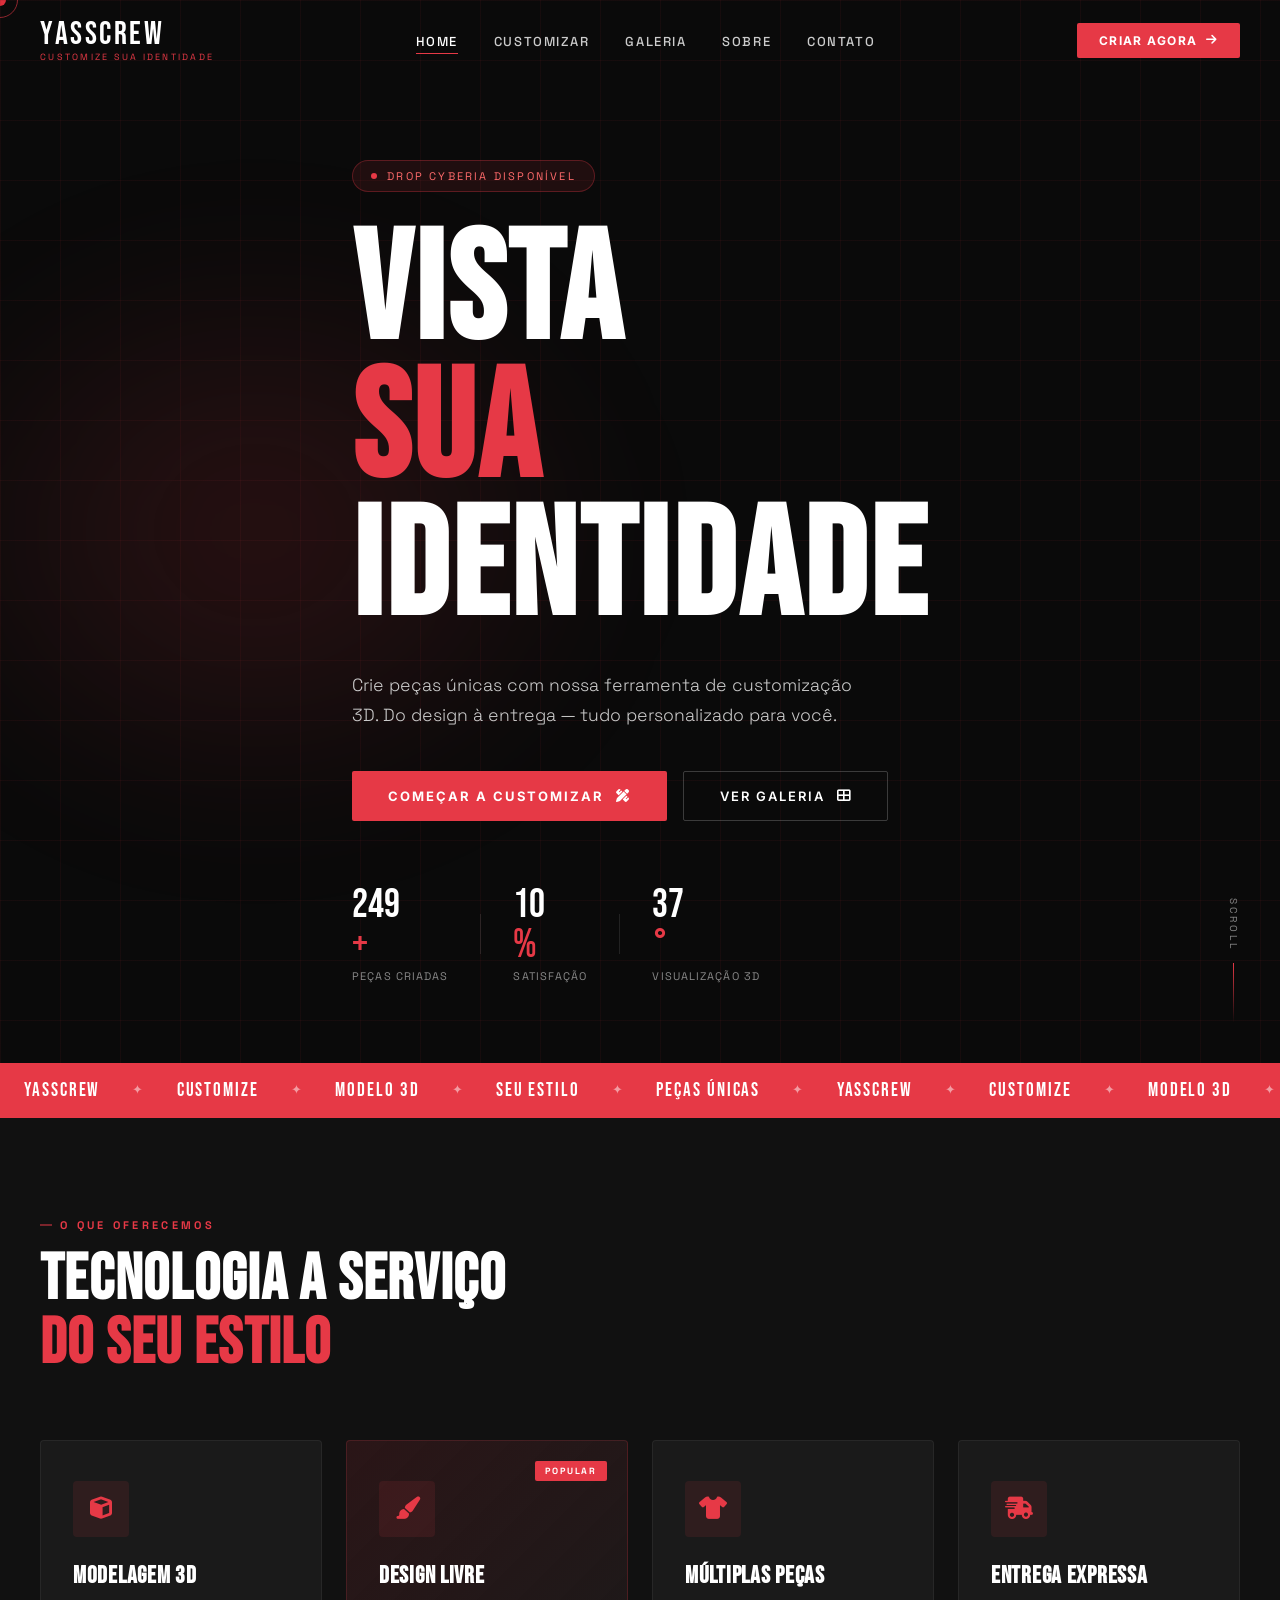
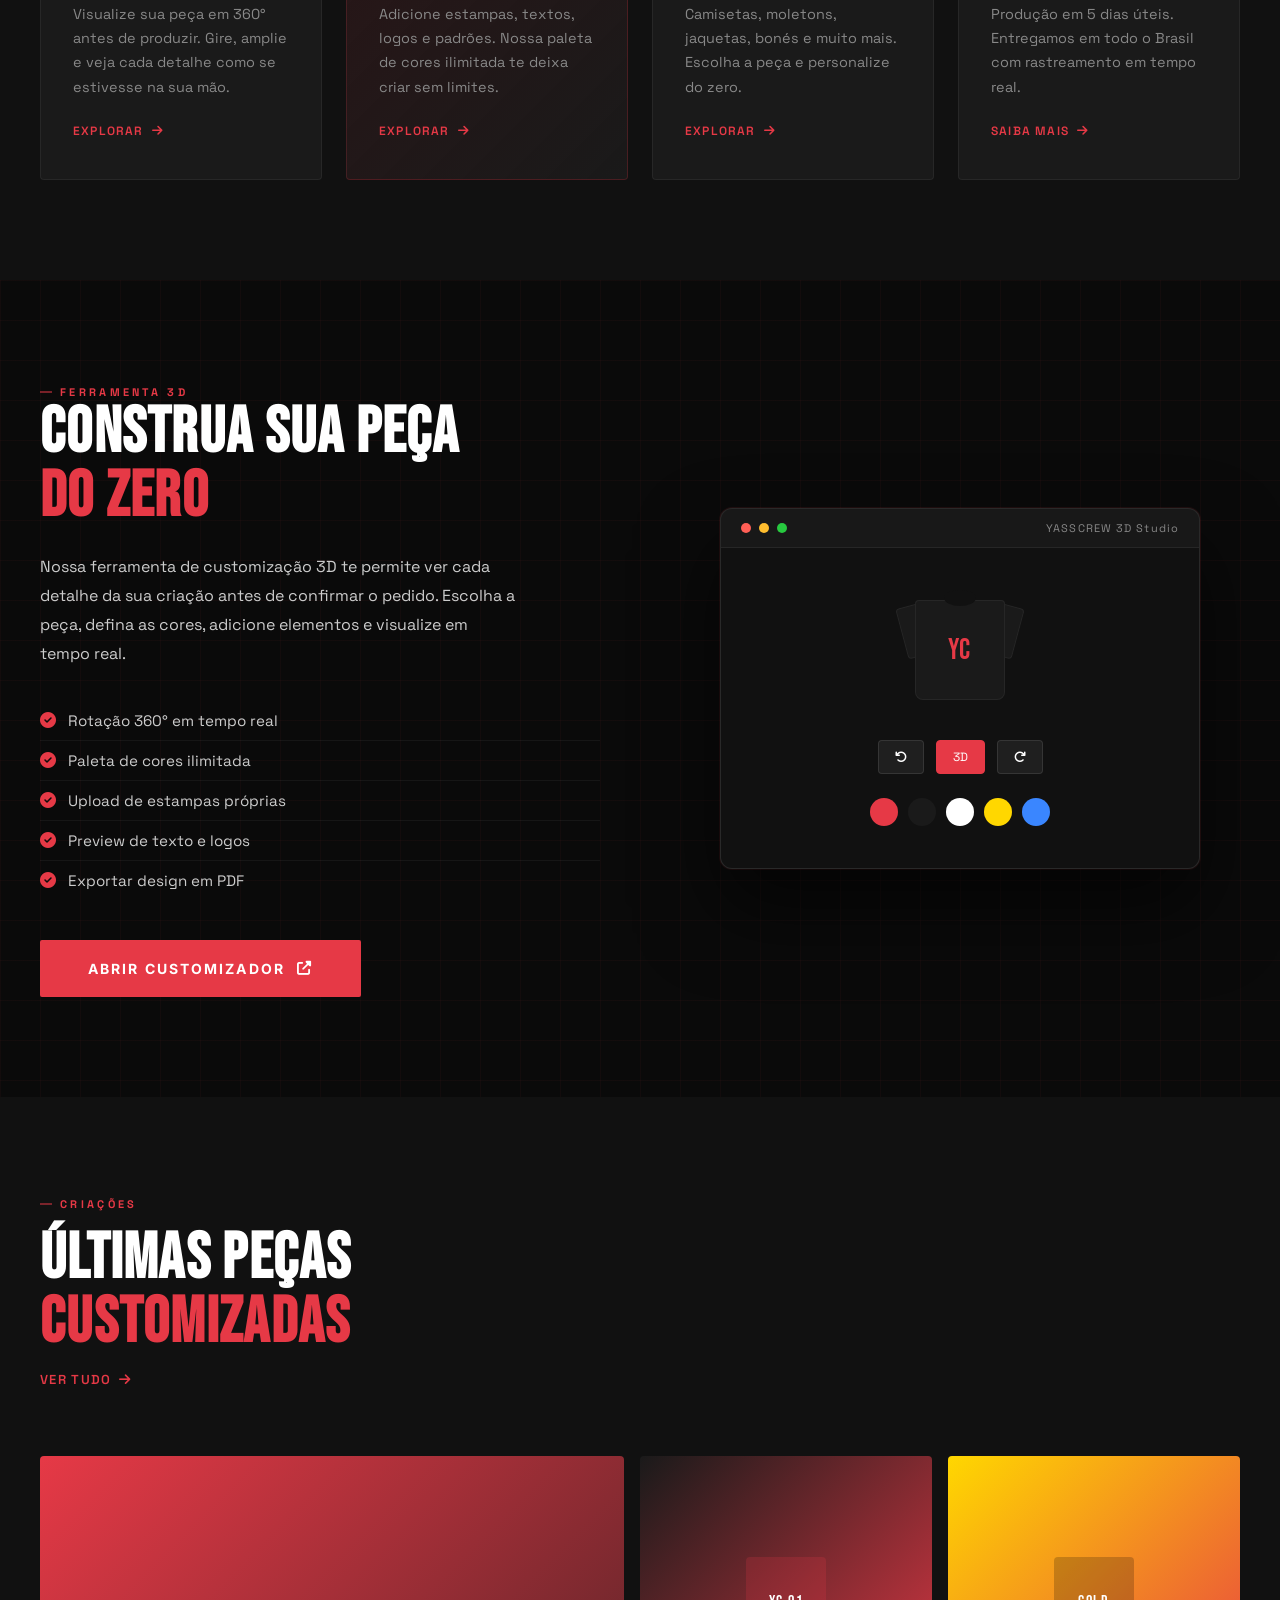
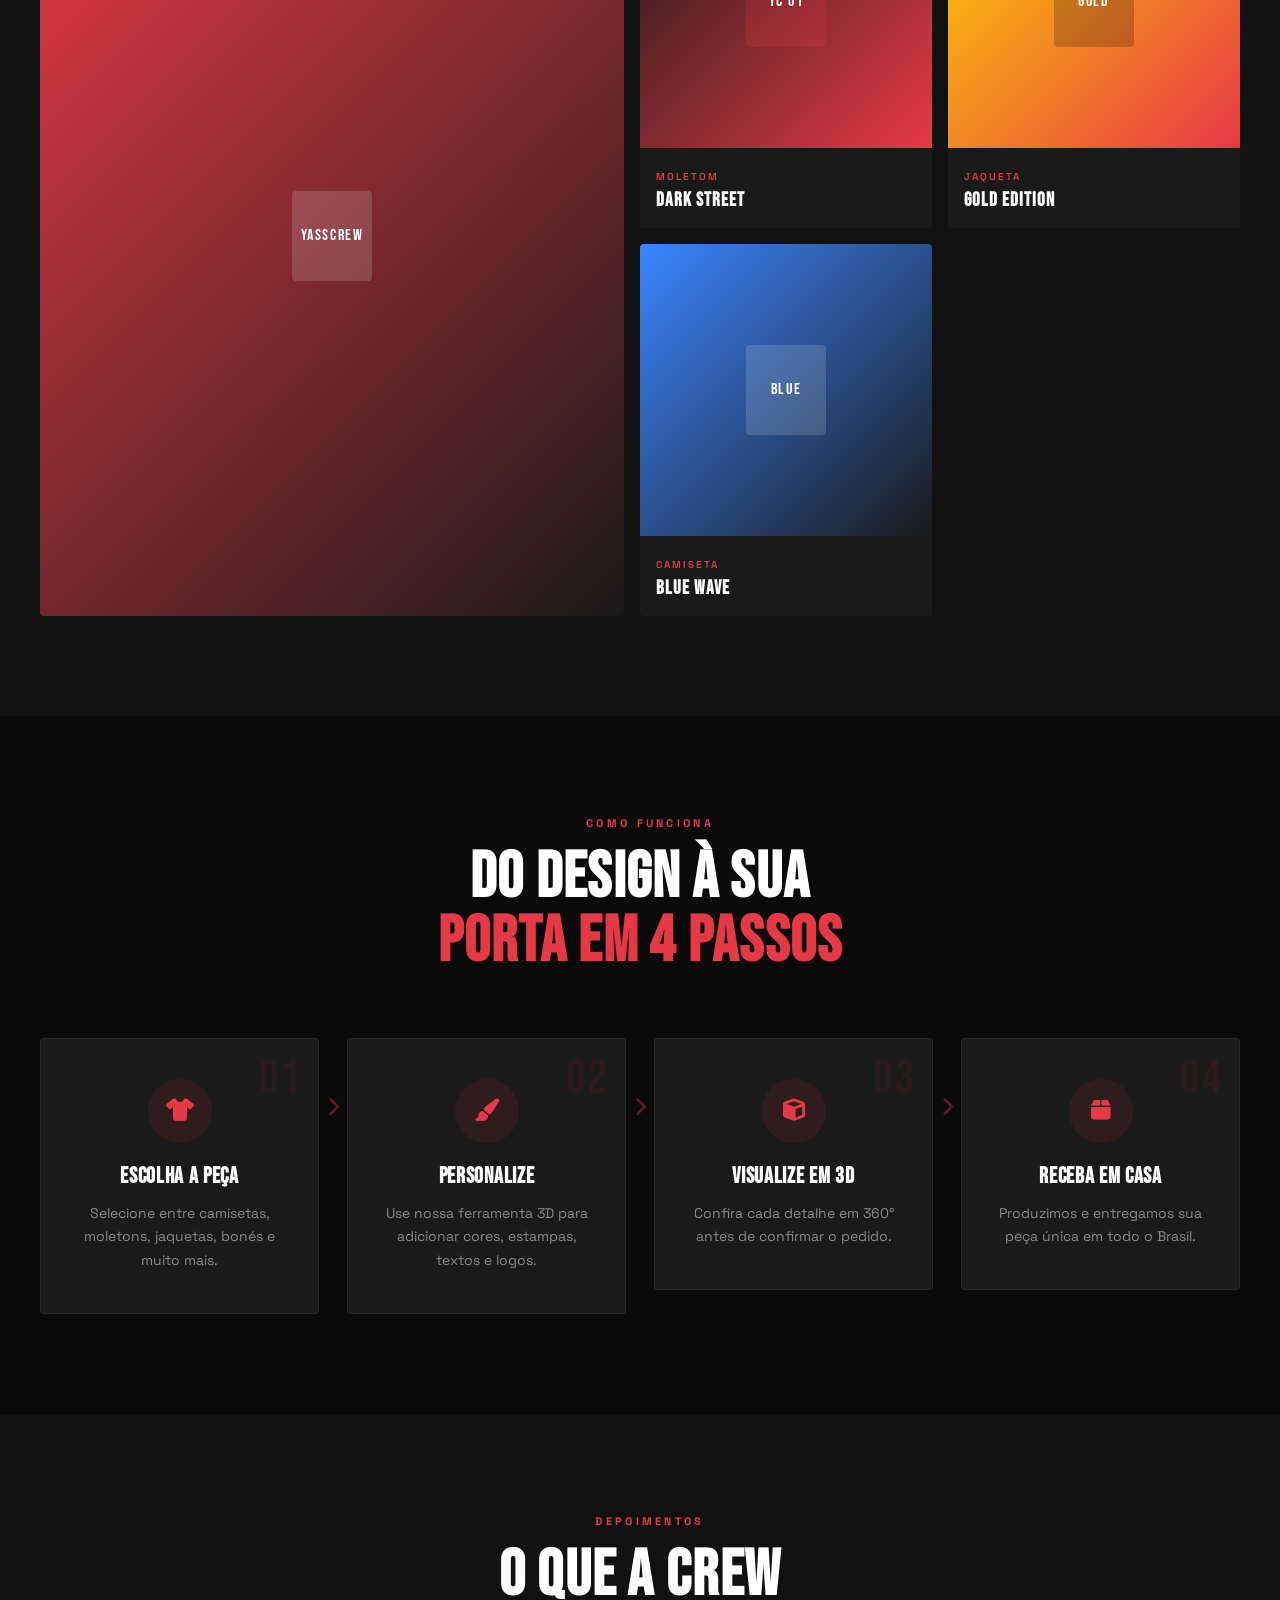
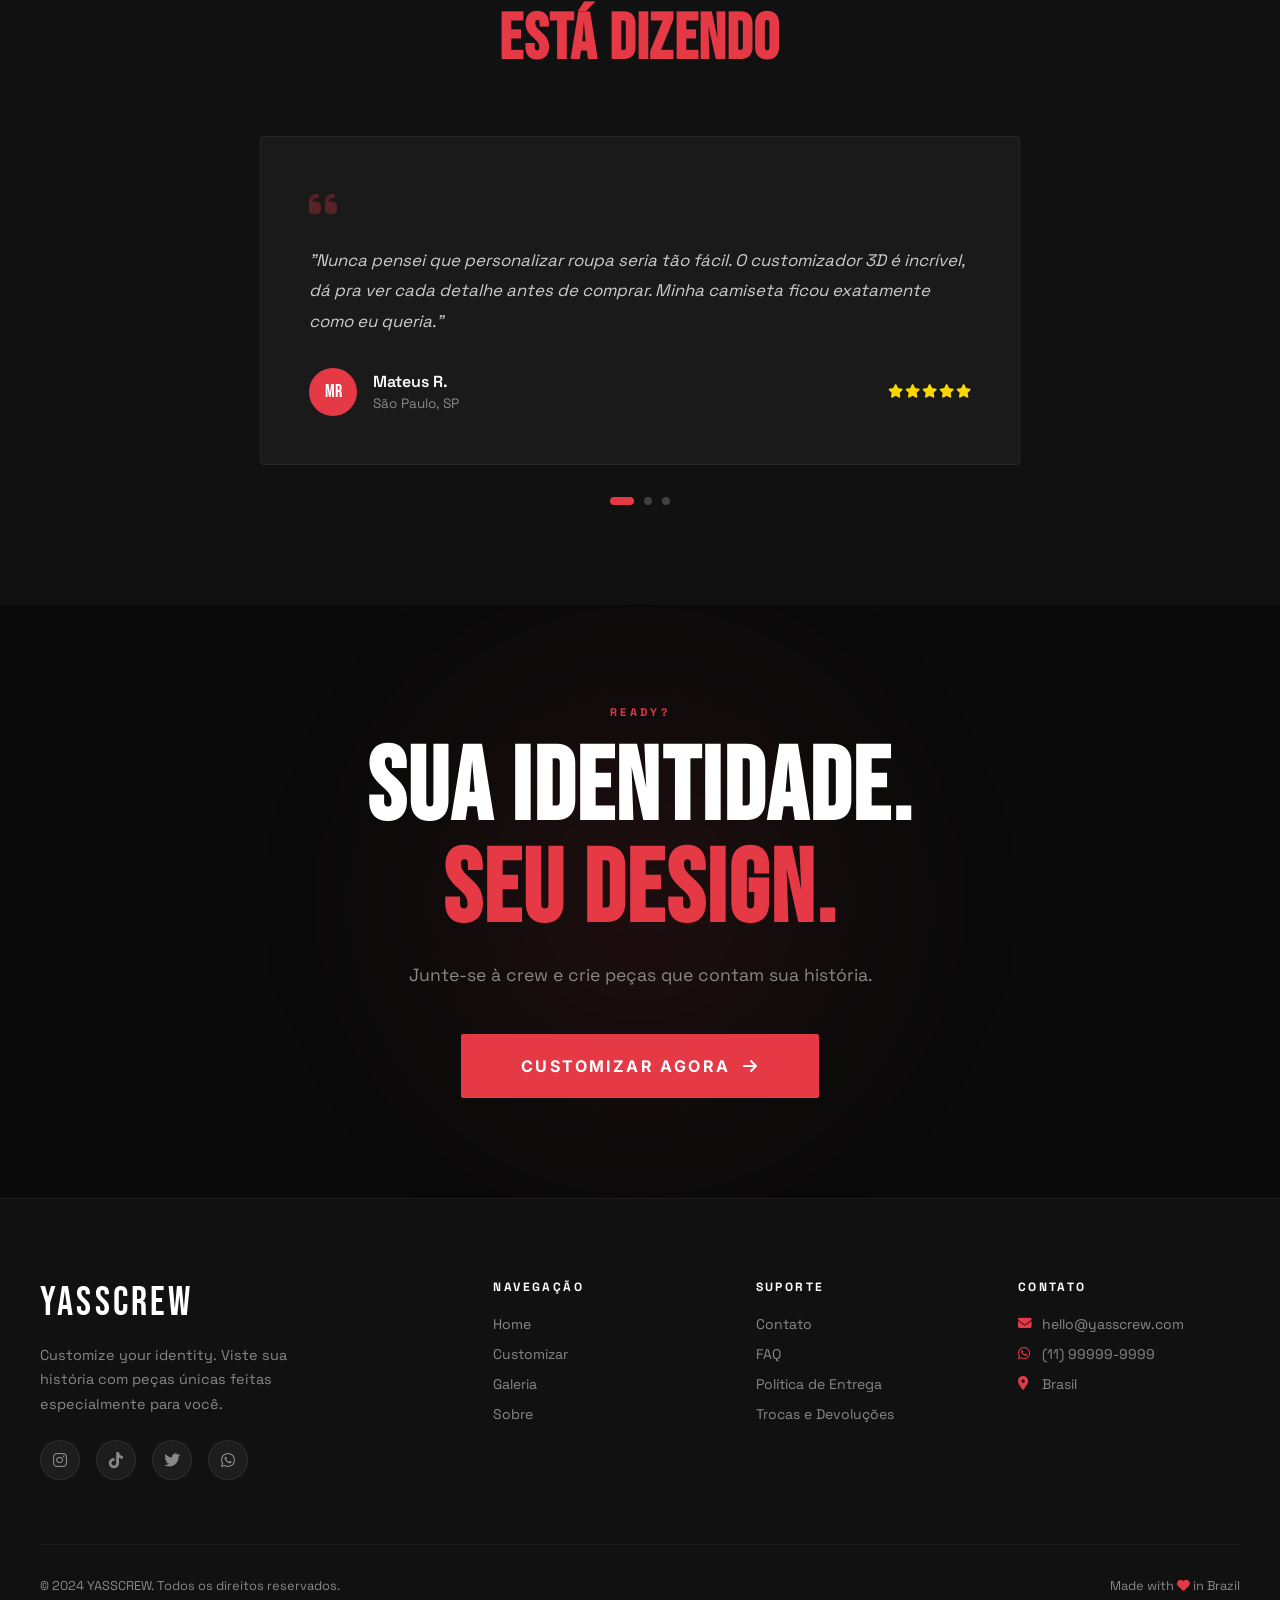
==== commit 7b6cfebf: "Update index.html" ====
--- a/index.html
+++ b/index.html
@@ -126,19 +126,19 @@
         <div class="marquee-content" id="marqueeContent">
           <span>YASSCREW</span><span class="dot">✦</span>
           <span>CUSTOMIZE</span><span class="dot">✦</span>
-          <span>3D MODELING</span><span class="dot">✦</span>
-          <span>YOUR STYLE</span><span class="dot">✦</span>
-          <span>UNIQUE PIECES</span><span class="dot">✦</span>
+          <span>MODELO 3D</span><span class="dot">✦</span>
+          <span>SEU ESTILO</span><span class="dot">✦</span>
+          <span>PEÇAS ÚNICAS</span><span class="dot">✦</span>
           <span>YASSCREW</span><span class="dot">✦</span>
           <span>CUSTOMIZE</span><span class="dot">✦</span>
-          <span>3D MODELING</span><span class="dot">✦</span>
-          <span>YOUR STYLE</span><span class="dot">✦</span>
-          <span>UNIQUE PIECES</span><span class="dot">✦</span>
+          <span>MODELO 3D</span><span class="dot">✦</span>
+          <span>SEU ESTILO</span><span class="dot">✦</span>
+          <span>PEÇAS ÚNICAS</span><span class="dot">✦</span>
           <span>YASSCREW</span><span class="dot">✦</span>
           <span>CUSTOMIZE</span><span class="dot">✦</span>
-          <span>3D MODELING</span><span class="dot">✦</span>
-          <span>YOUR STYLE</span><span class="dot">✦</span>
-          <span>UNIQUE PIECES</span><span class="dot">✦</span>
+          <span>MODELO 3D</span><span class="dot">✦</span>
+          <span>SEU ESTILO</span><span class="dot">✦</span>
+          <span>PEÇAS ÚNICAS</span><span class="dot">✦</span>
         </div>
       </div>
     </div>
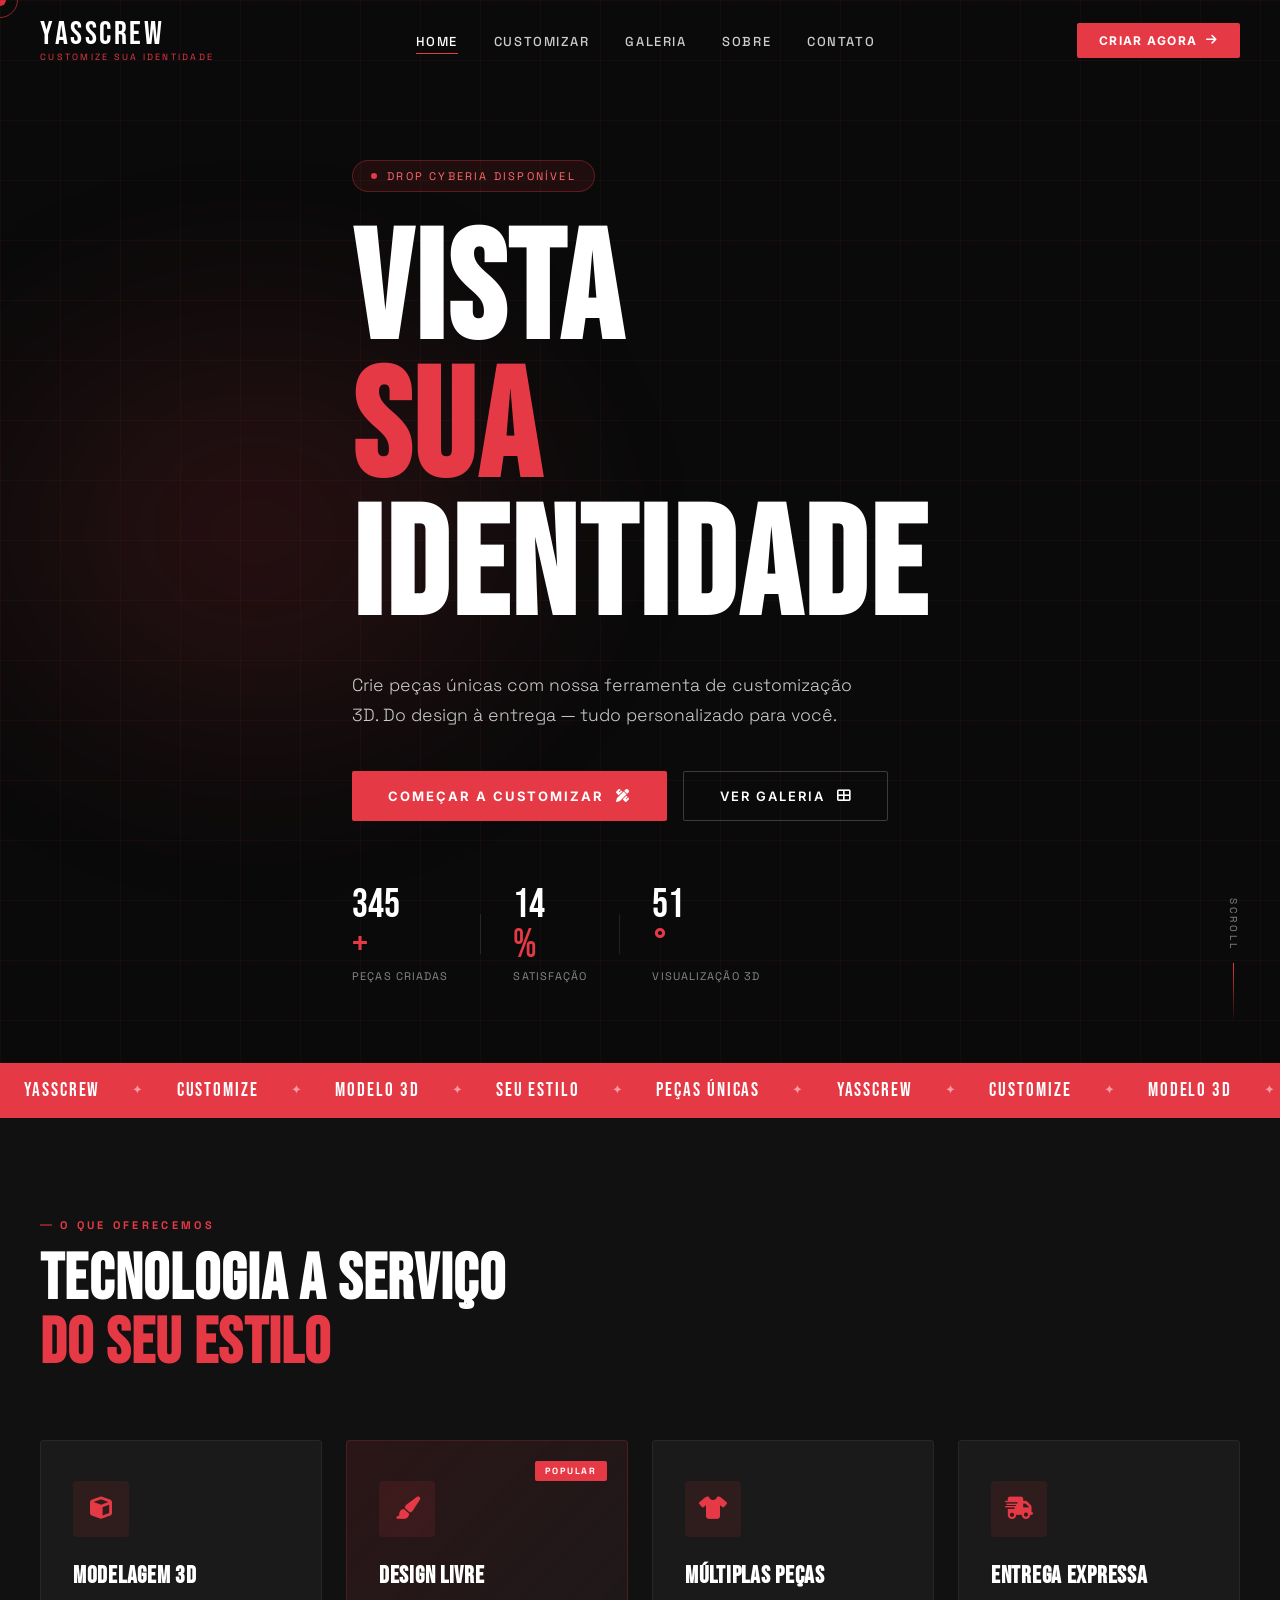
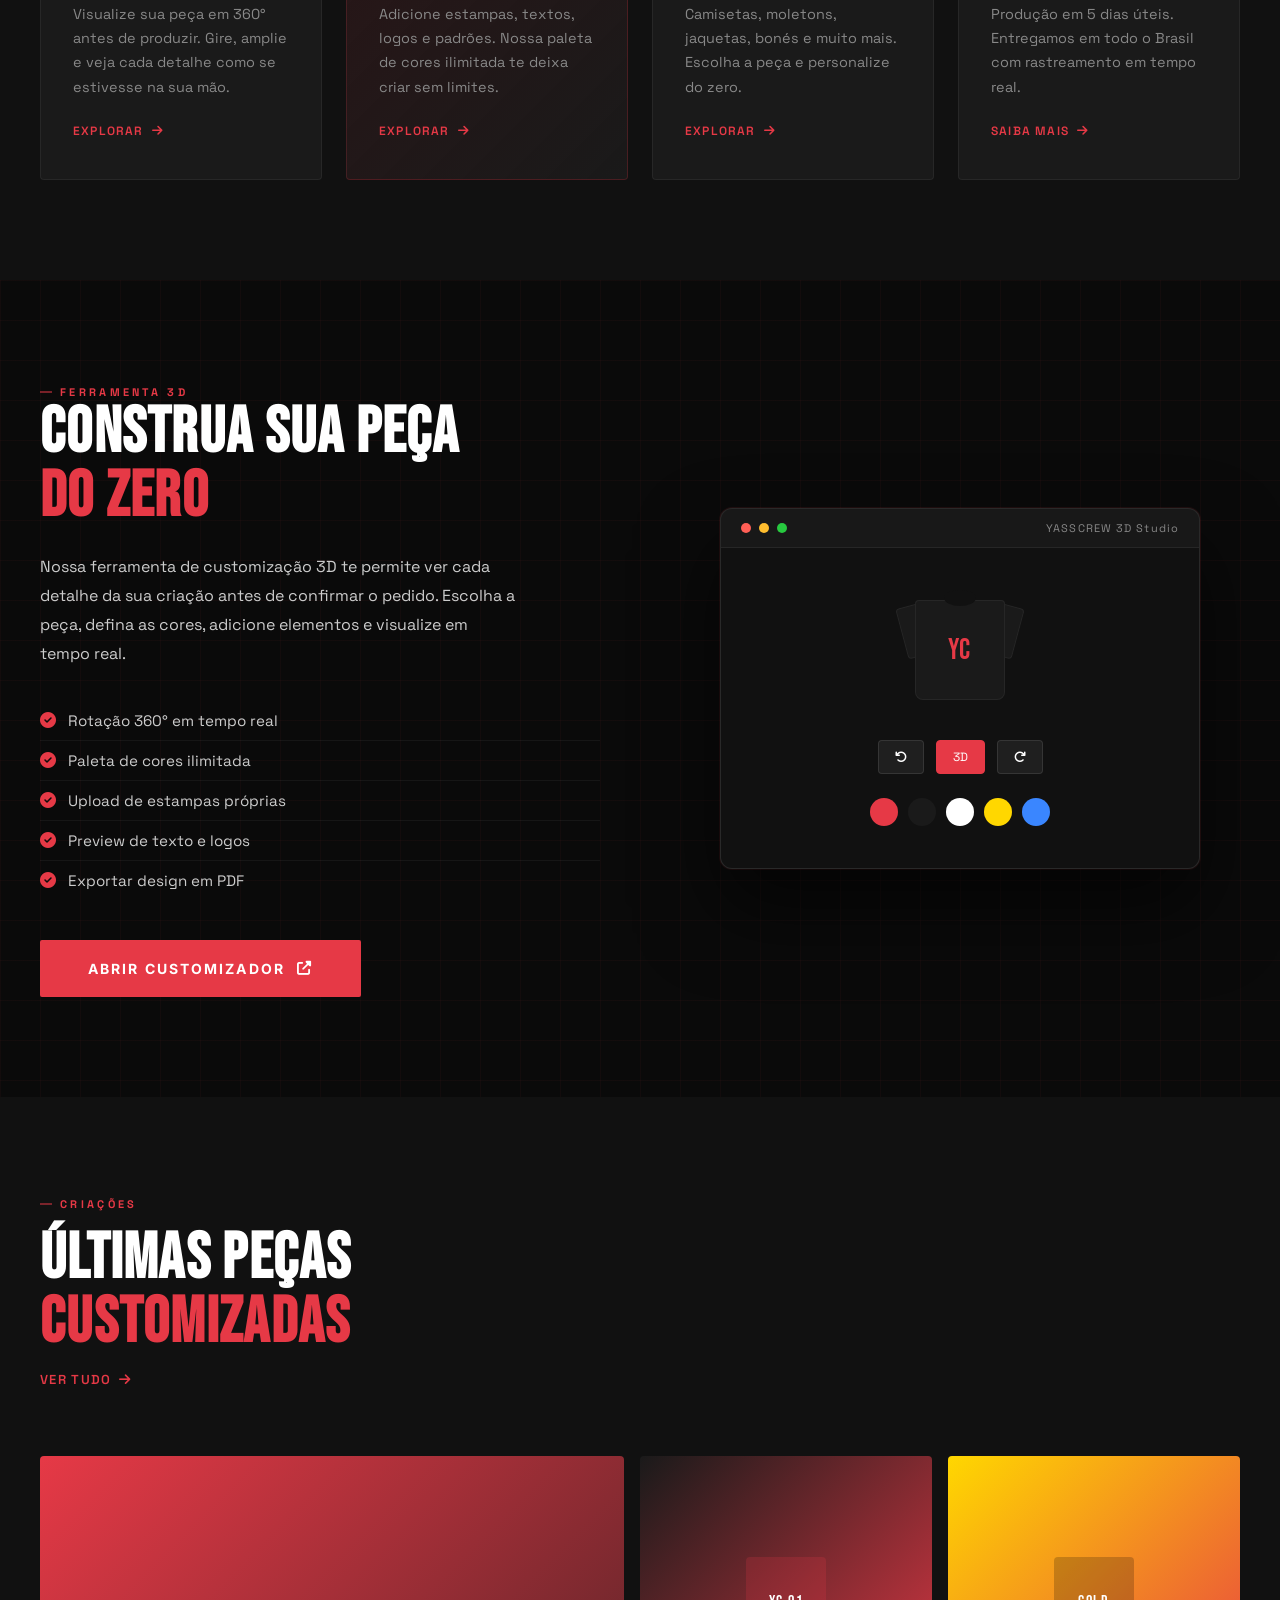
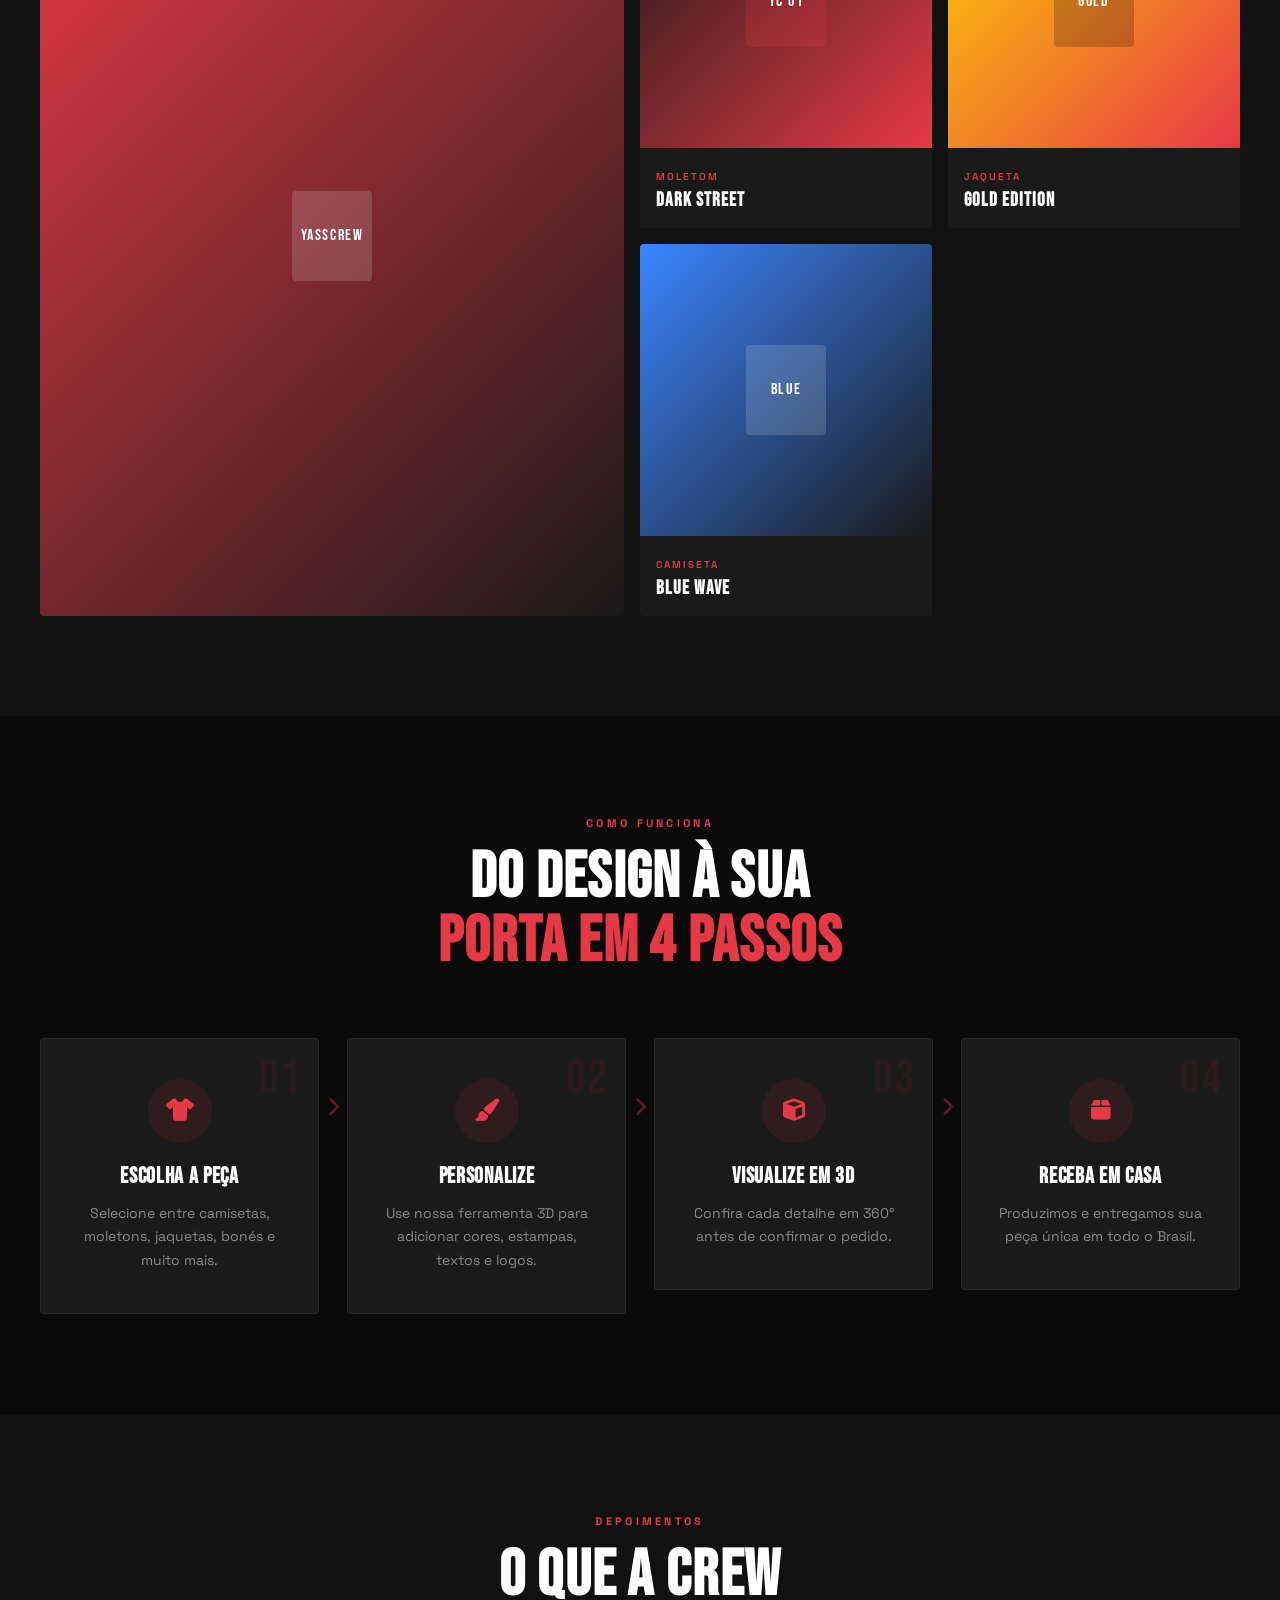
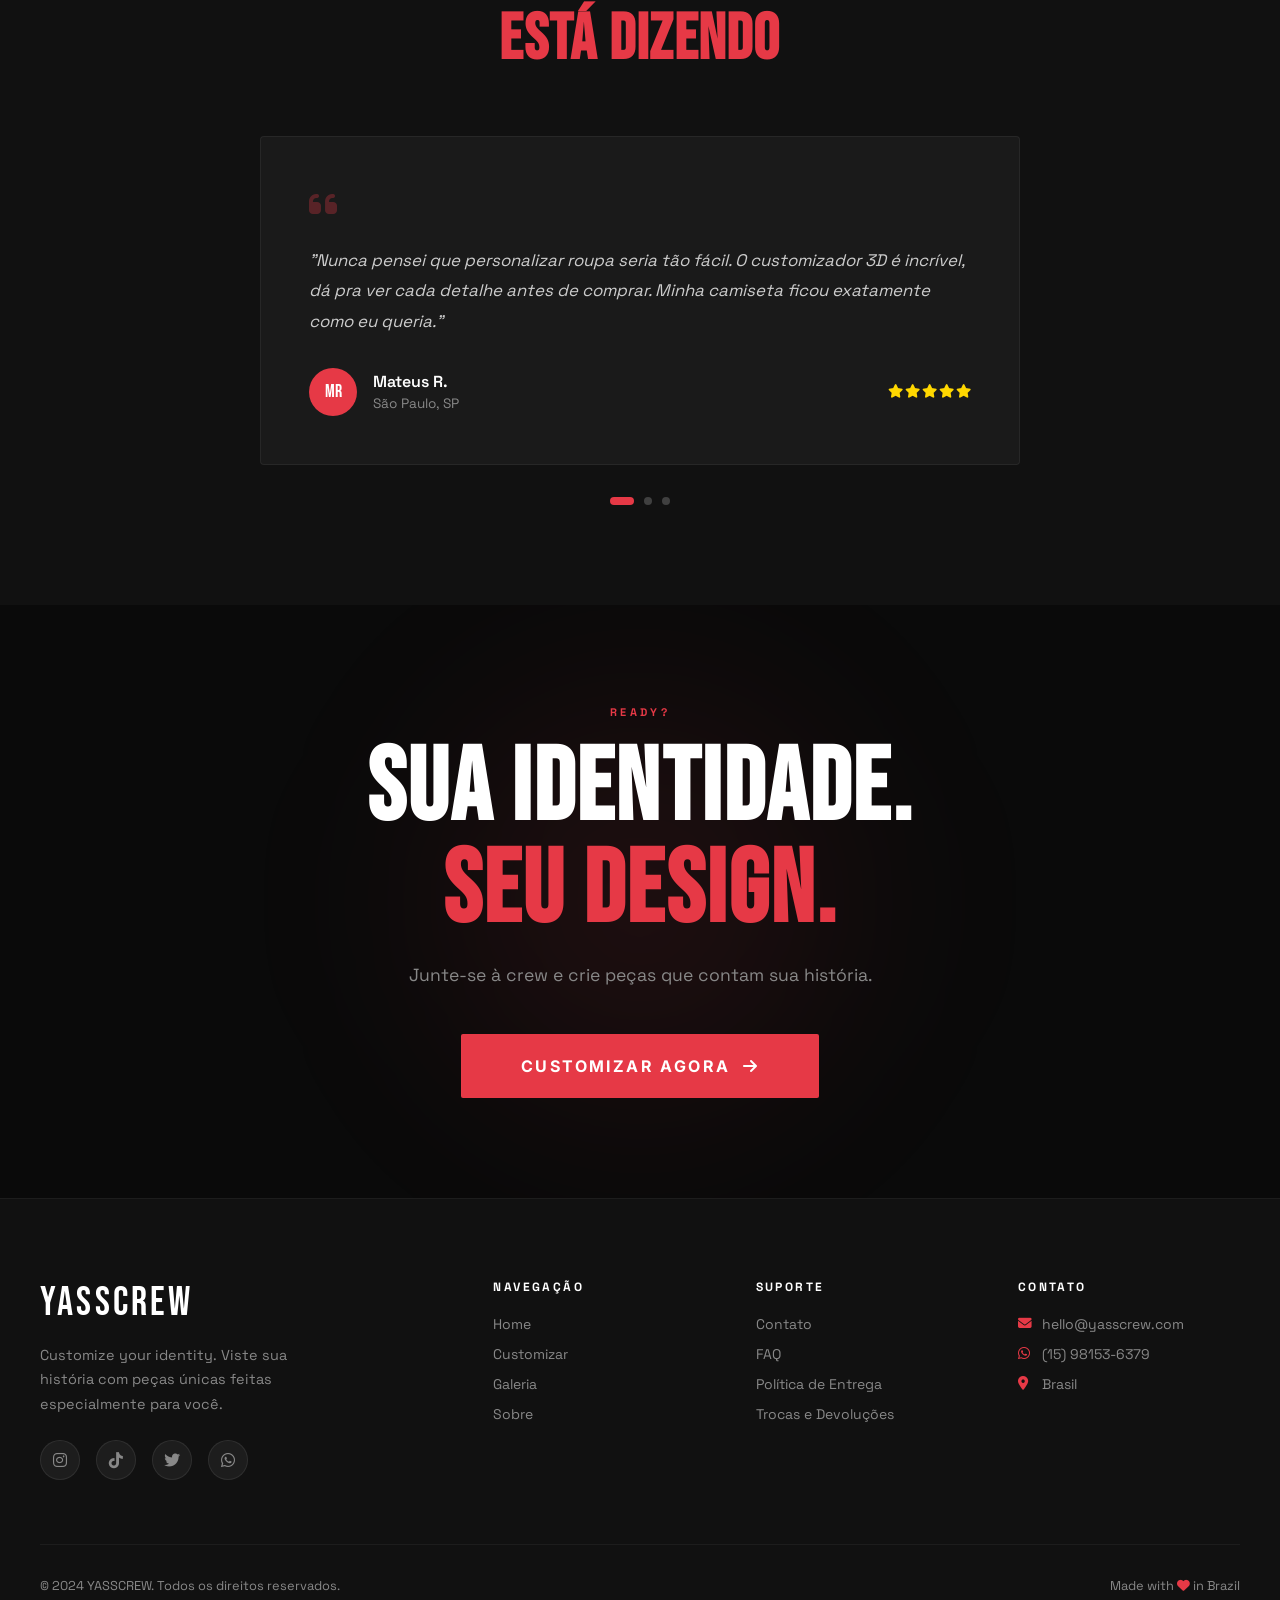
==== commit 660aff51: "Update index.html" ====
--- a/index.html
+++ b/index.html
@@ -475,7 +475,7 @@
             <h4>Contato</h4>
             <ul>
               <li><i class="fas fa-envelope"></i> hello@yasscrew.com</li>
-              <li><i class="fab fa-whatsapp"></i> (11) 99999-9999</li>
+              <li><i class="fab fa-whatsapp"></i> (15) 98153-6379</li>
               <li><i class="fas fa-map-marker-alt"></i> Brasil</li>
             </ul>
           </div>
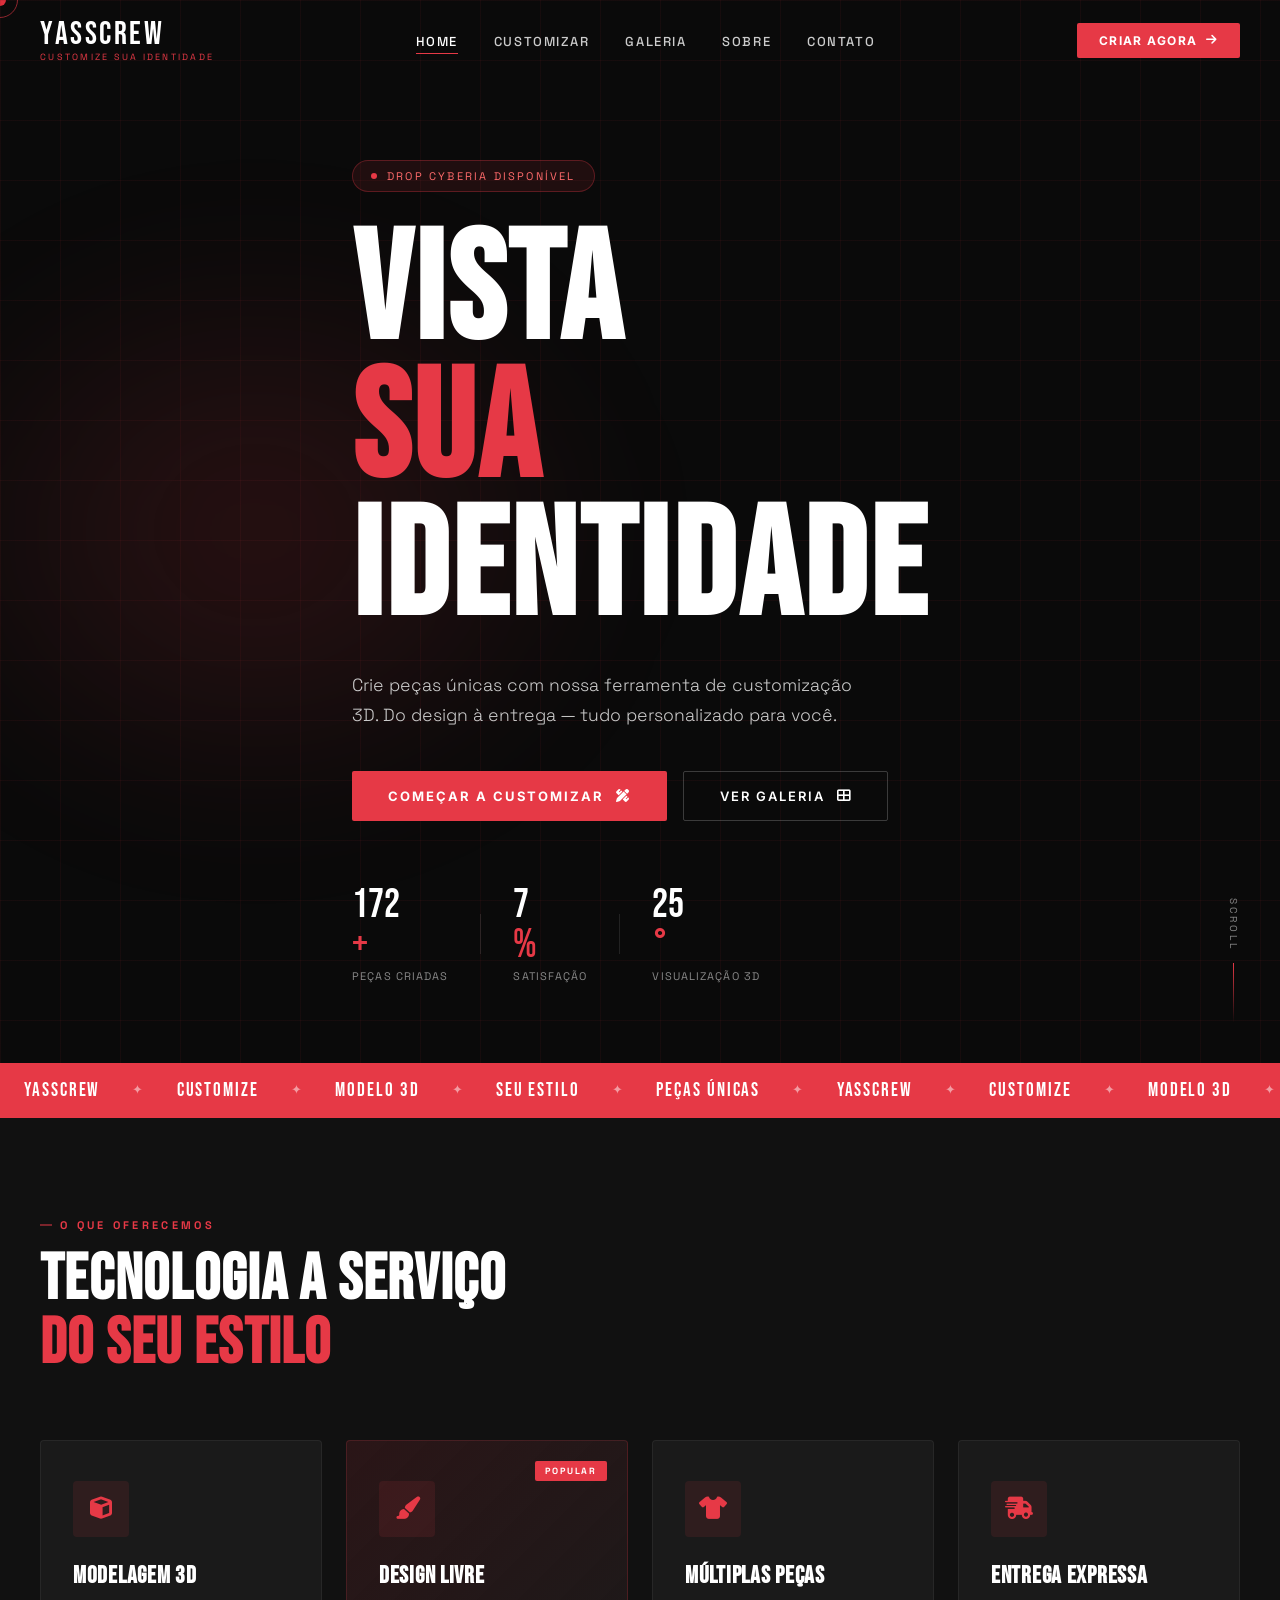
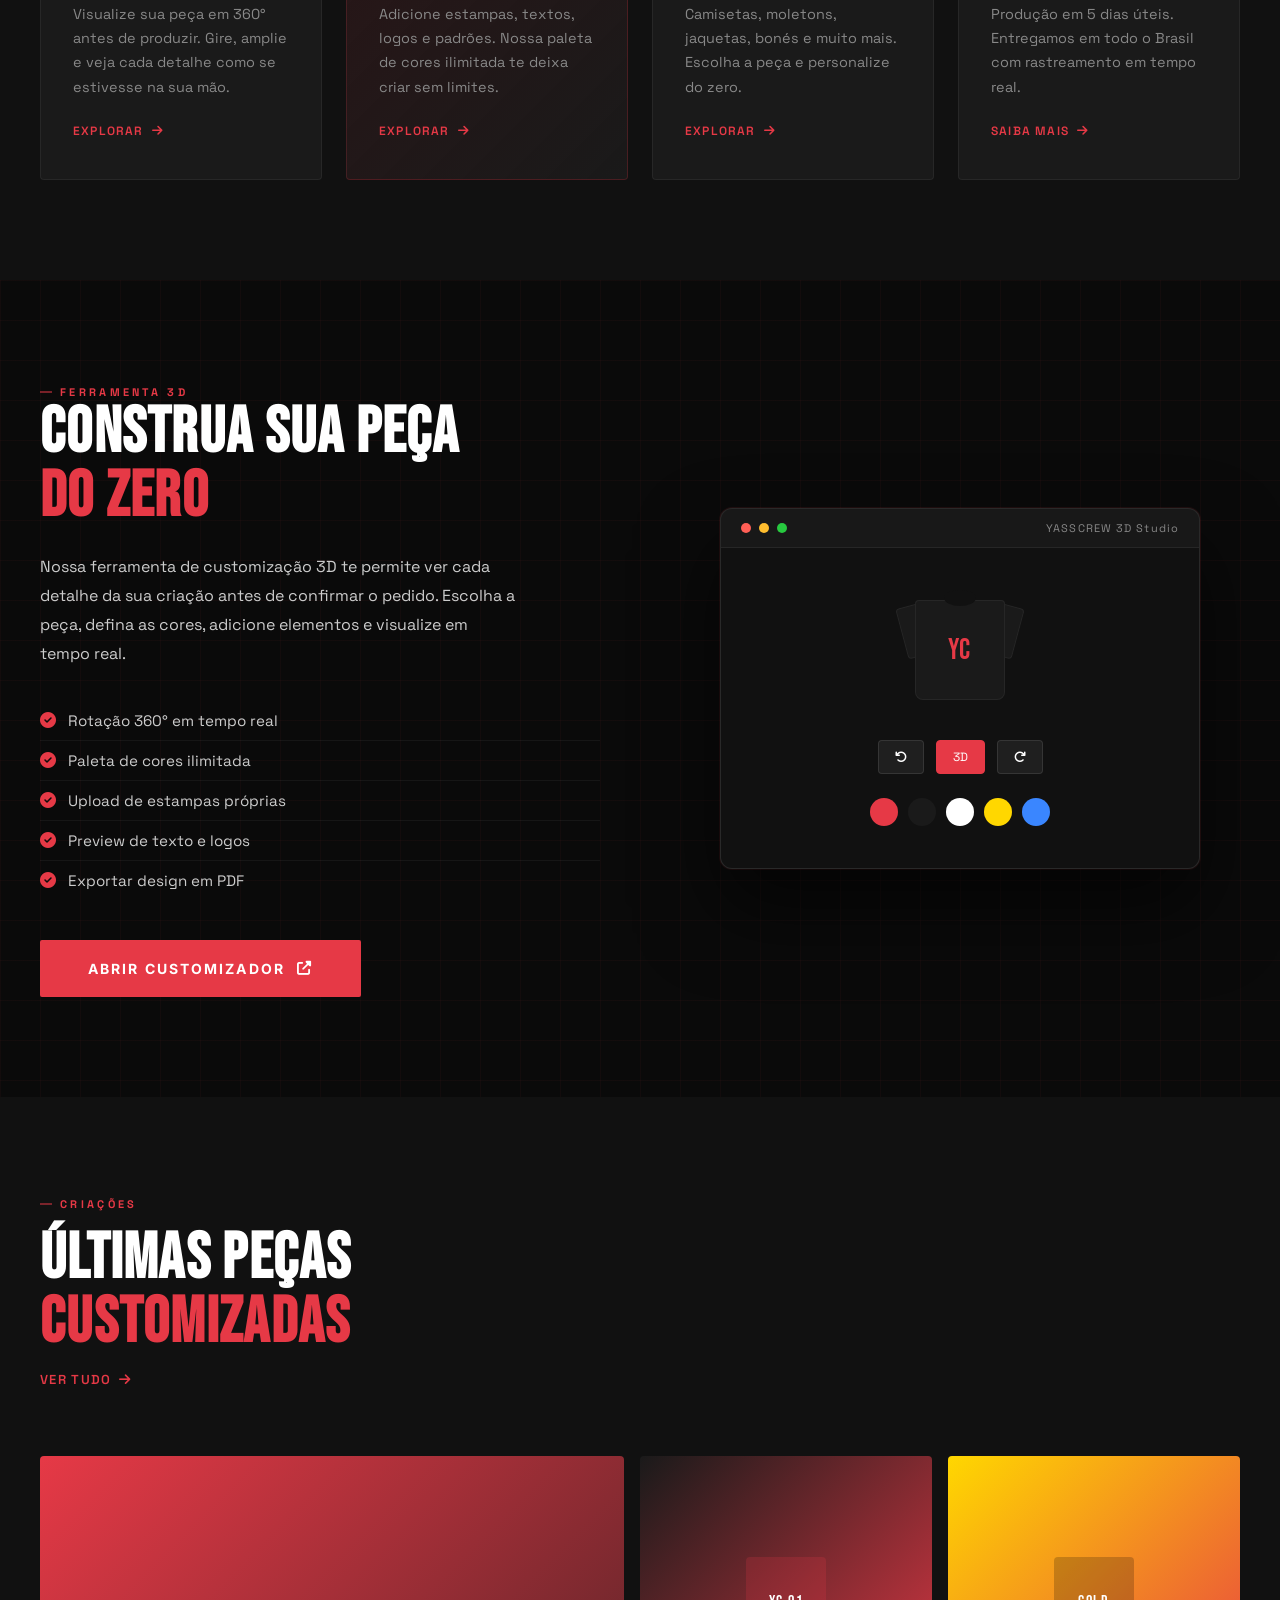
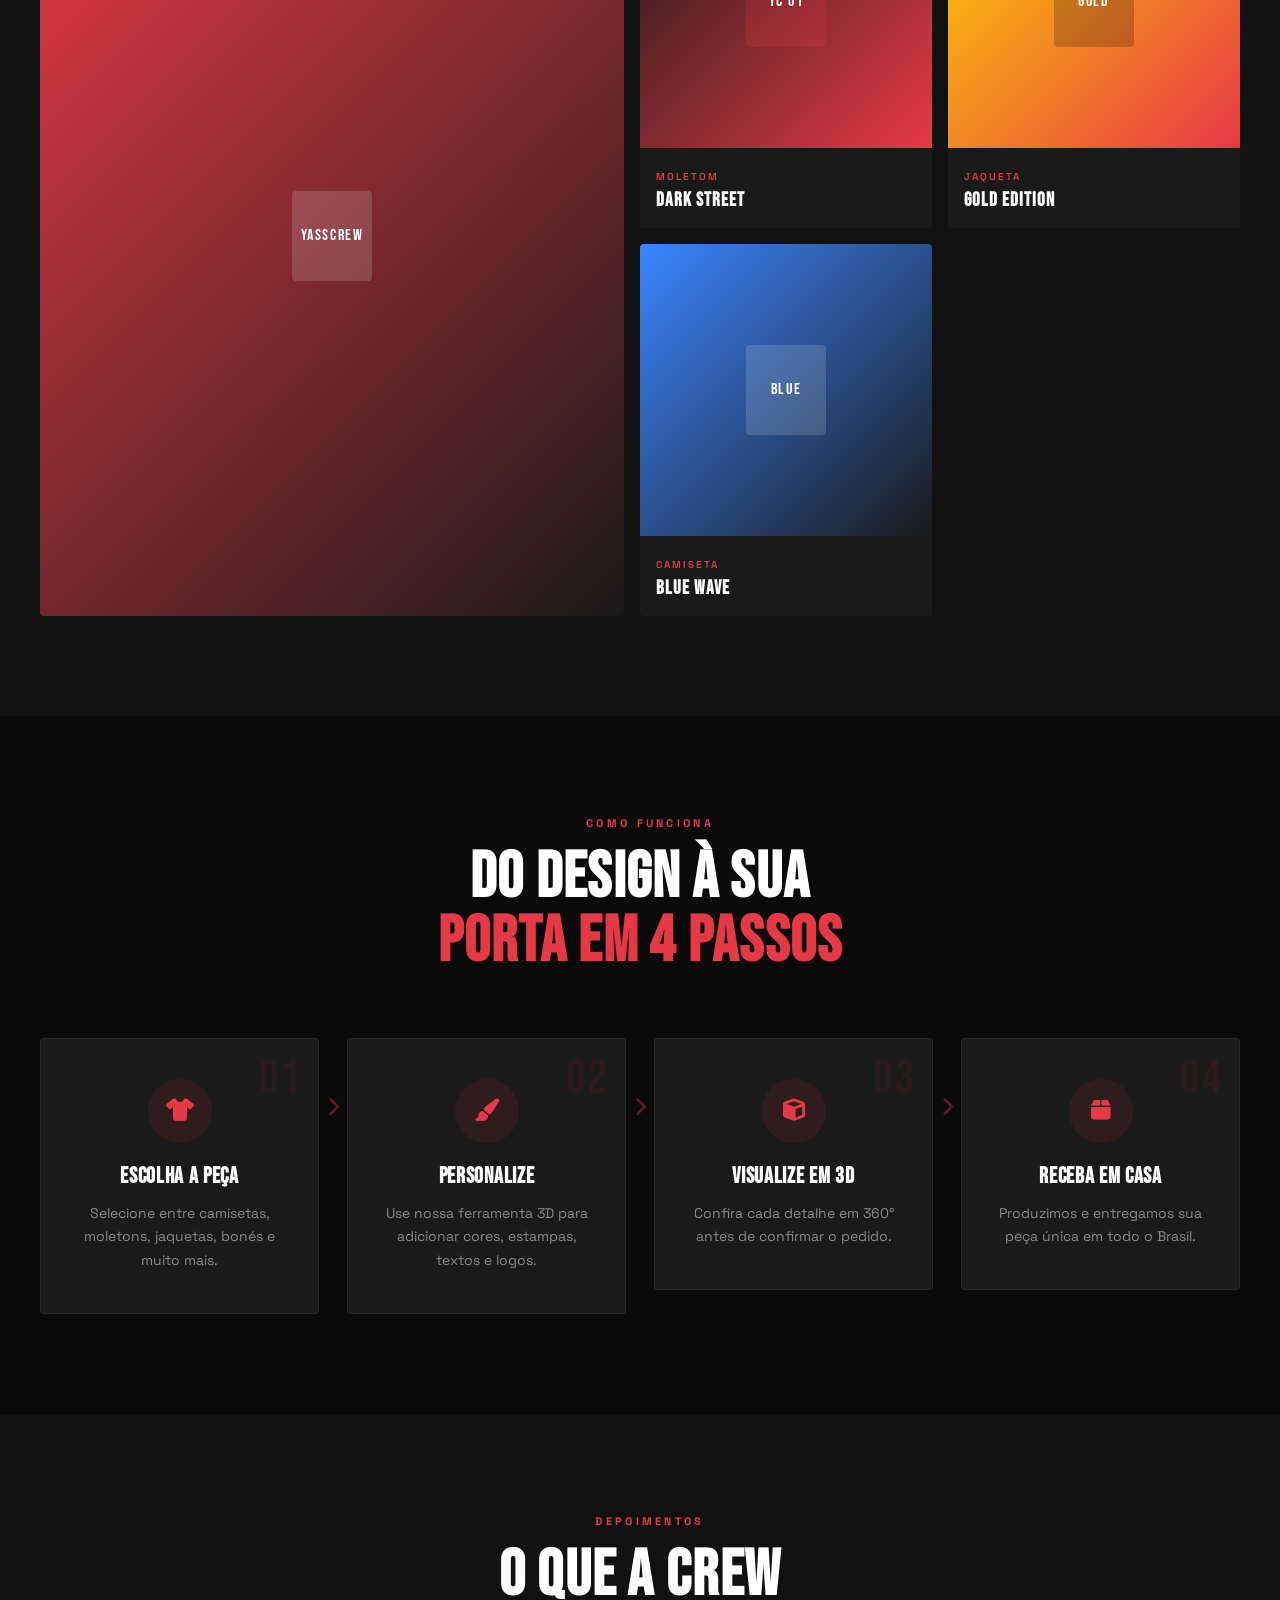
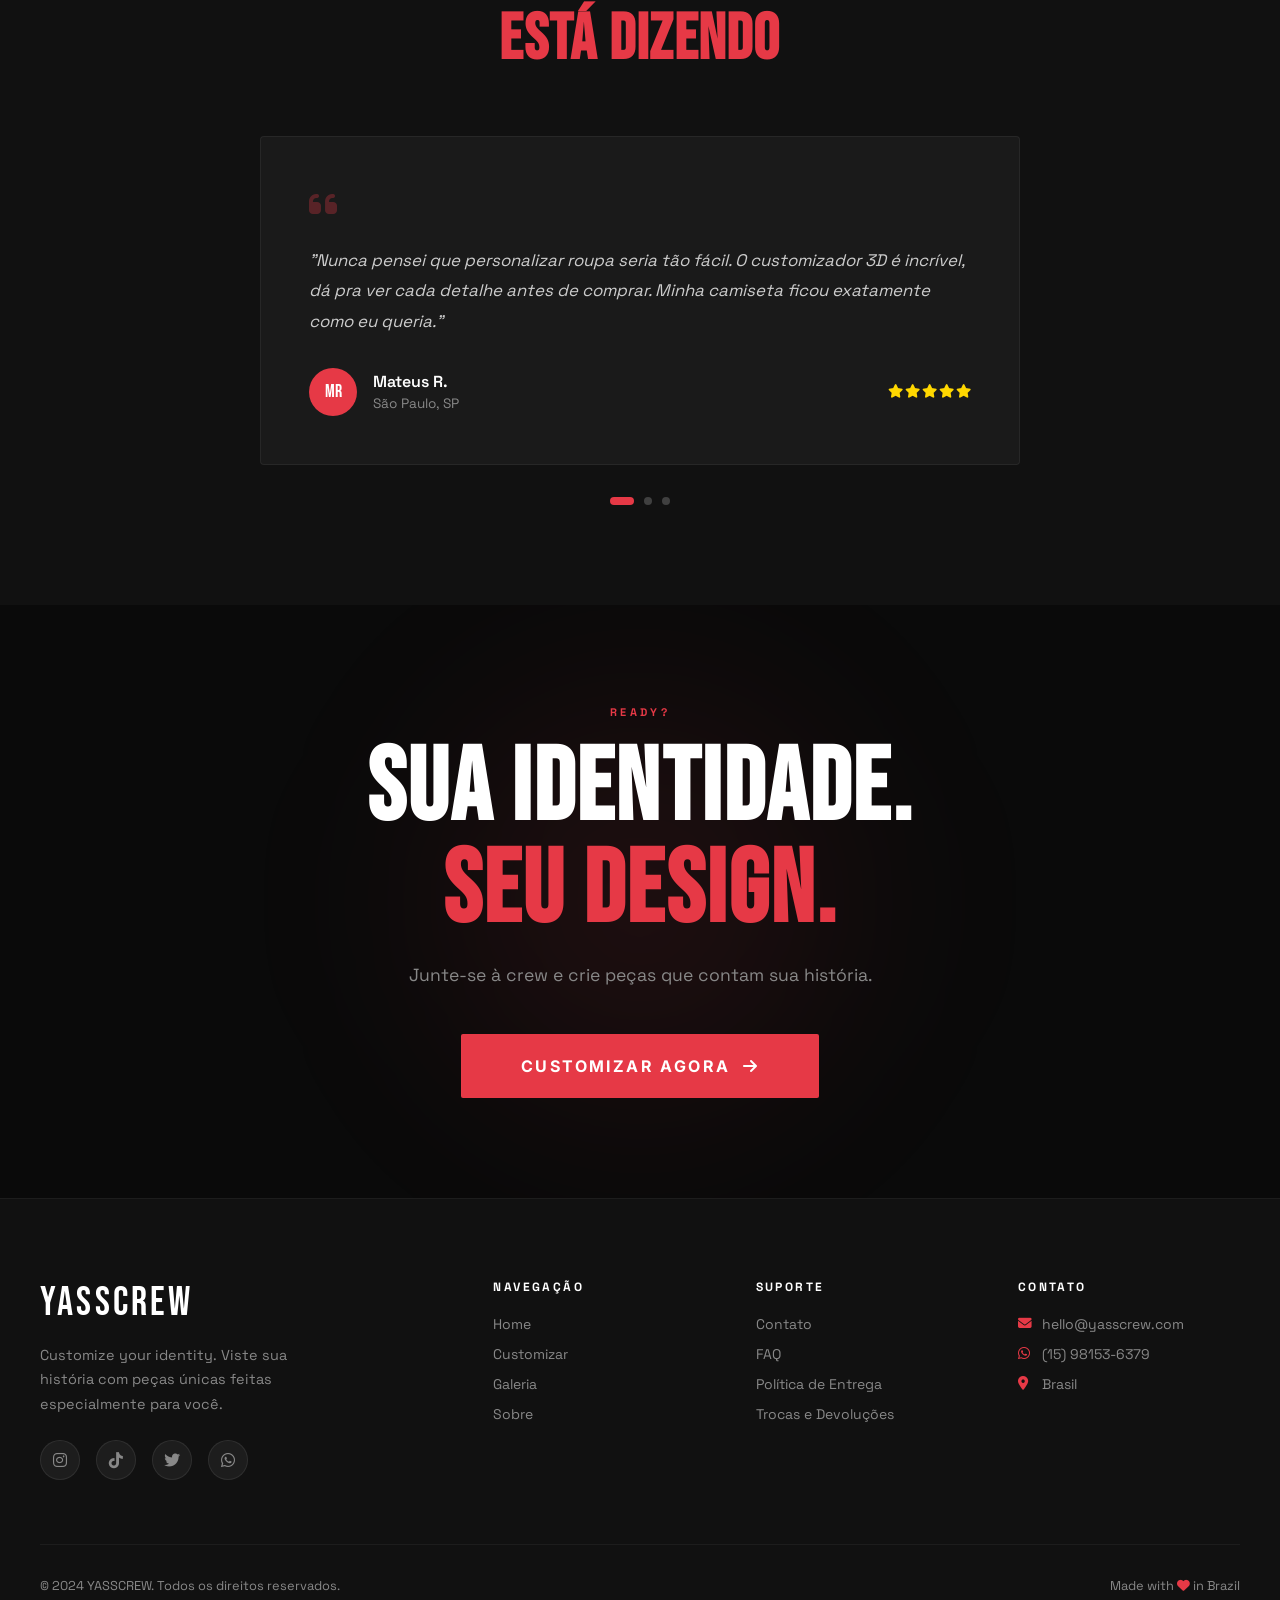
==== commit d2541a58: "Update index.html" ====
--- a/index.html
+++ b/index.html
@@ -3,7 +3,7 @@
 <head>
   <meta charset="UTF-8" />
   <meta name="viewport" content="width=device-width, initial-scale=1.0" />
-  <title>YASSCREW — Customize Sua Identidade</title>
+  <title>SHANZIN — Customize Sua Identidade</title>
   <link rel="preconnect" href="https://fonts.googleapis.com" />
   <link rel="preconnect" href="https://fonts.gstatic.com" crossorigin />
   <link href="https://fonts.googleapis.com/css2?family=Bebas+Neue&family=Inter:wght@300;400;500;600;700;900&family=Space+Grotesk:wght@300;400;500;600;700&display=swap" rel="stylesheet" />
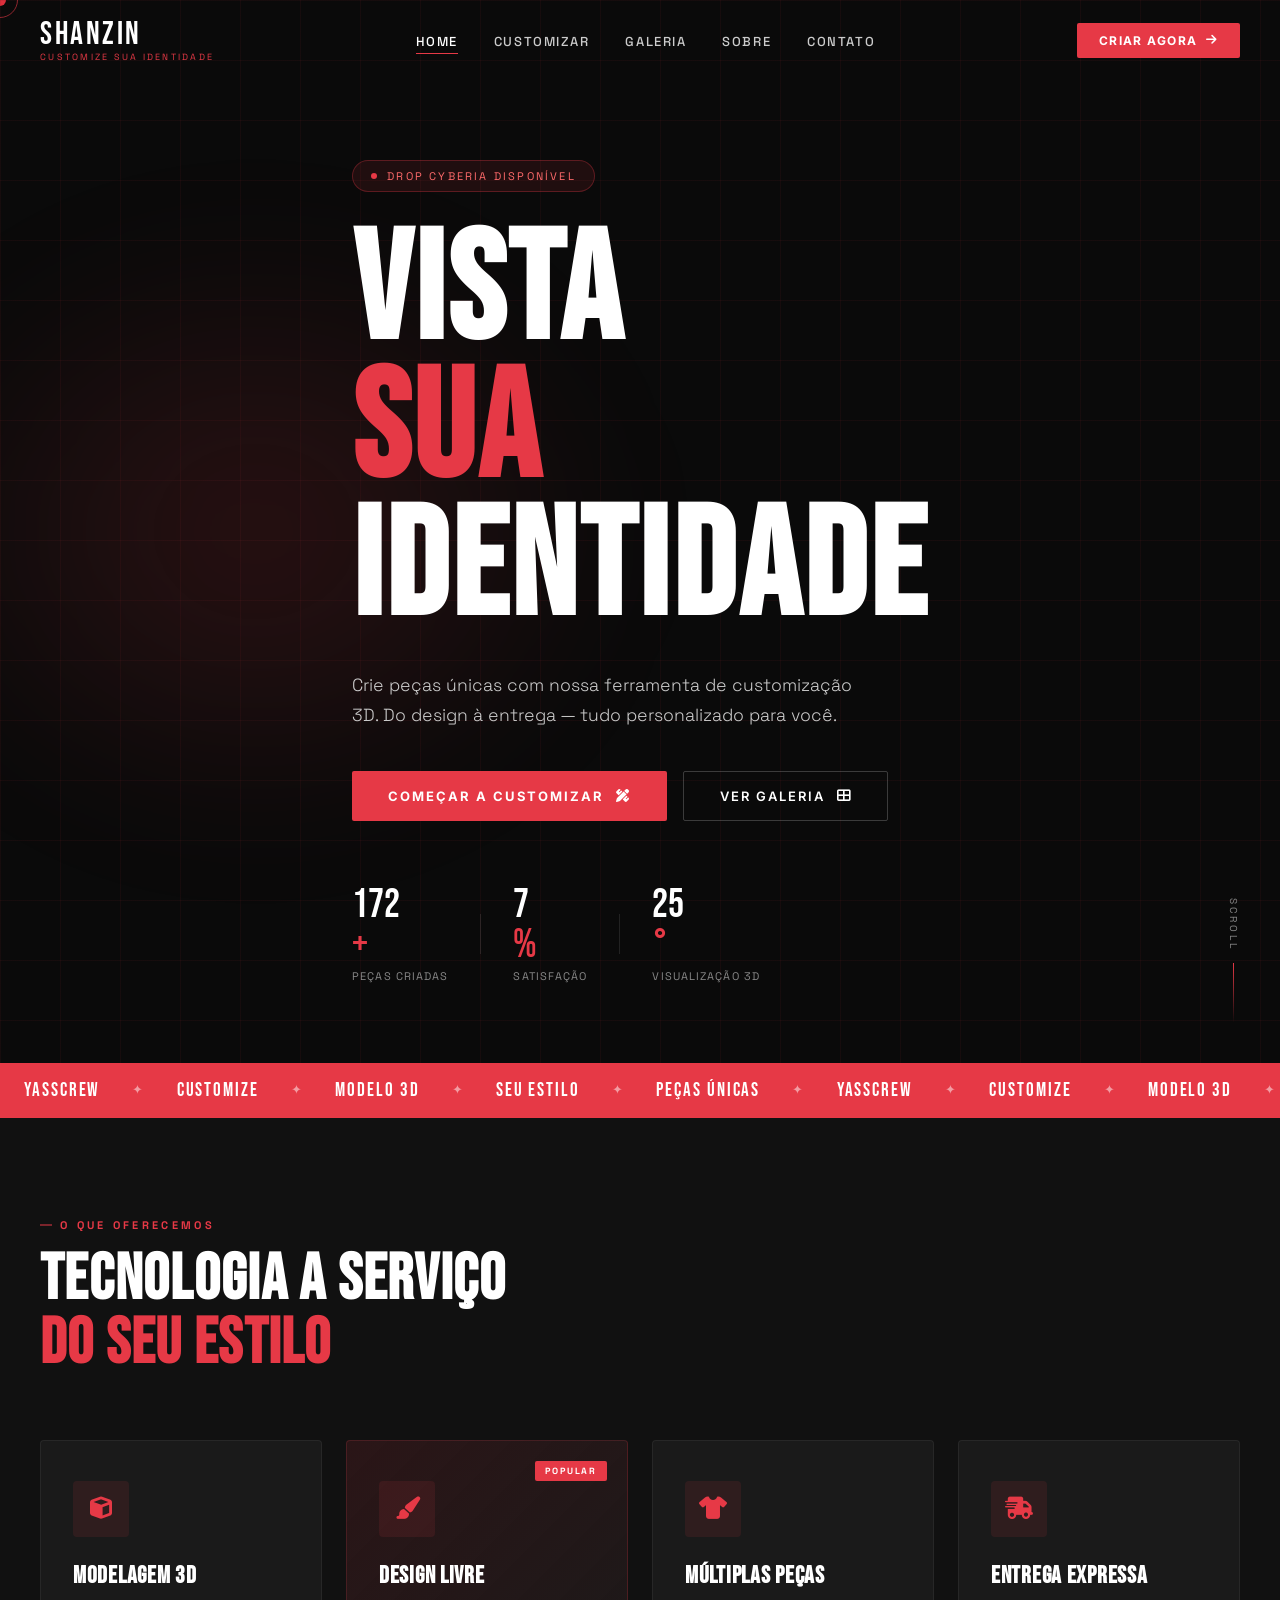
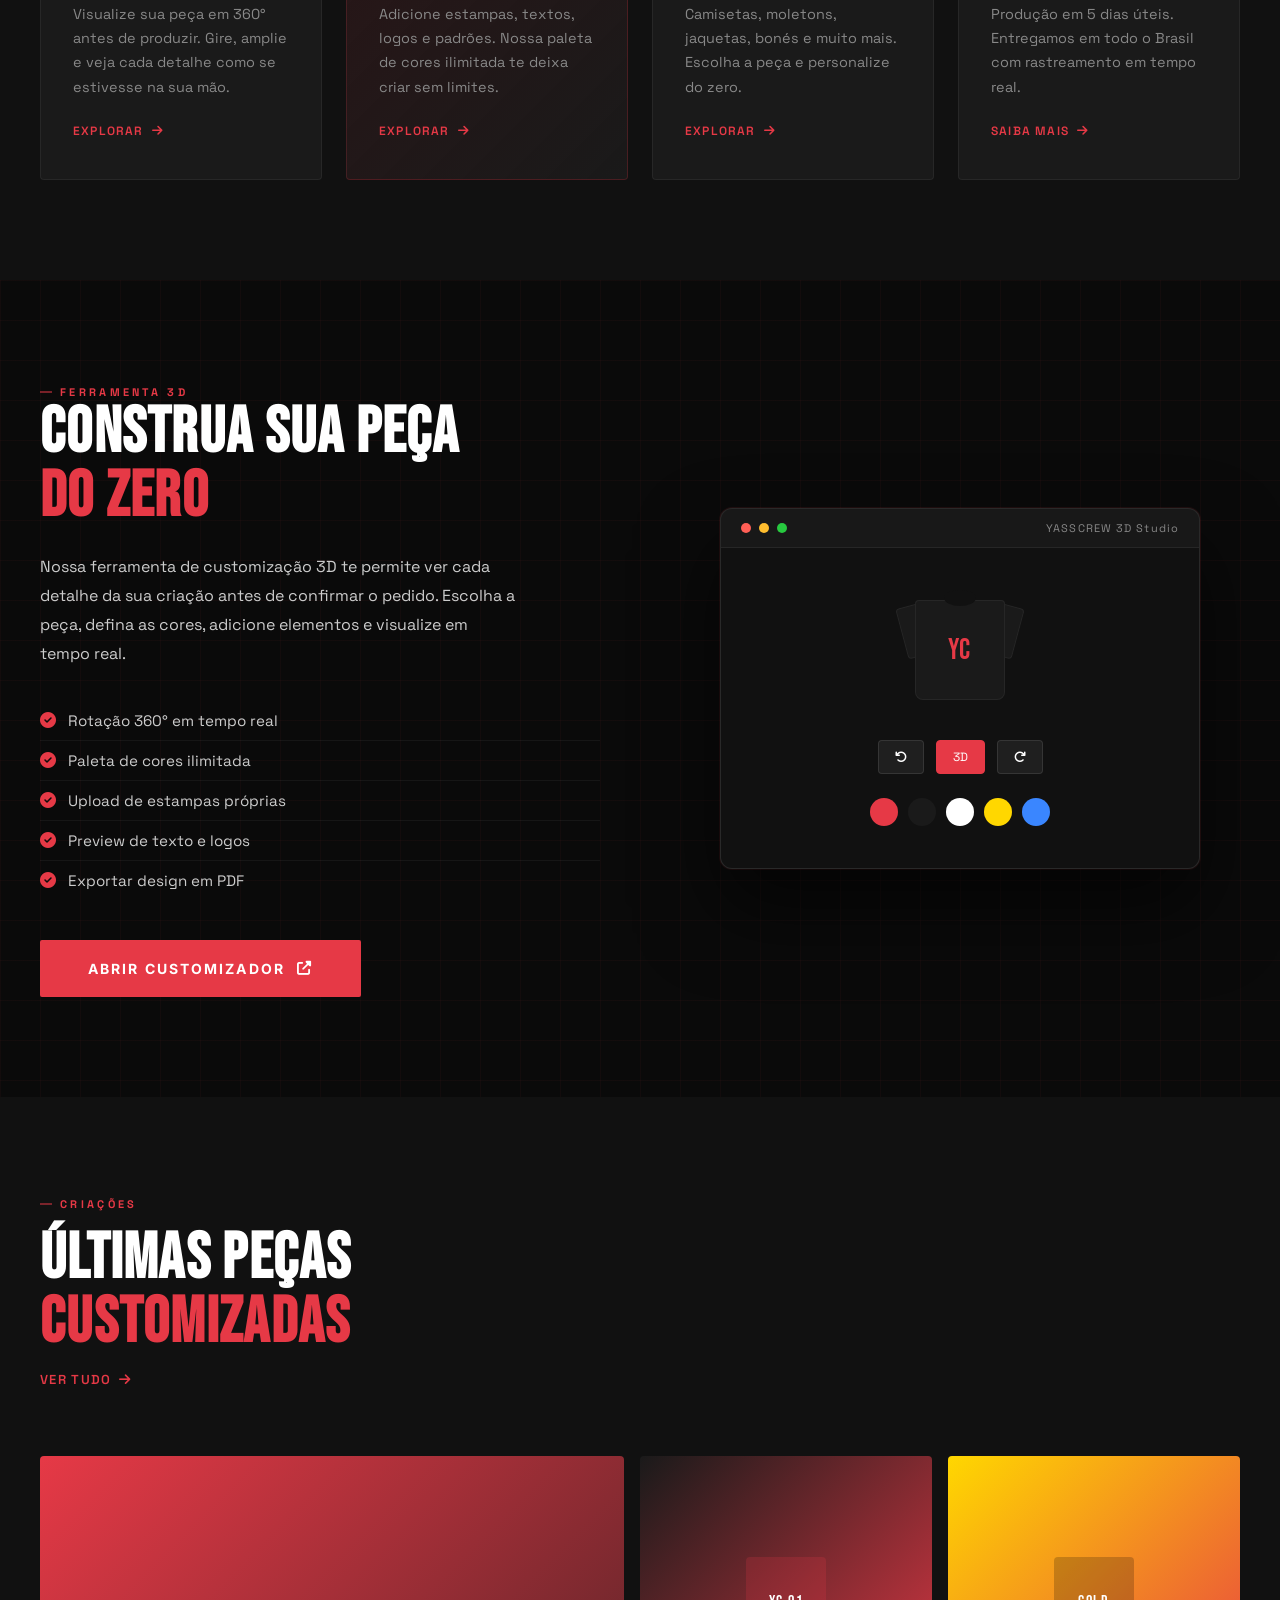
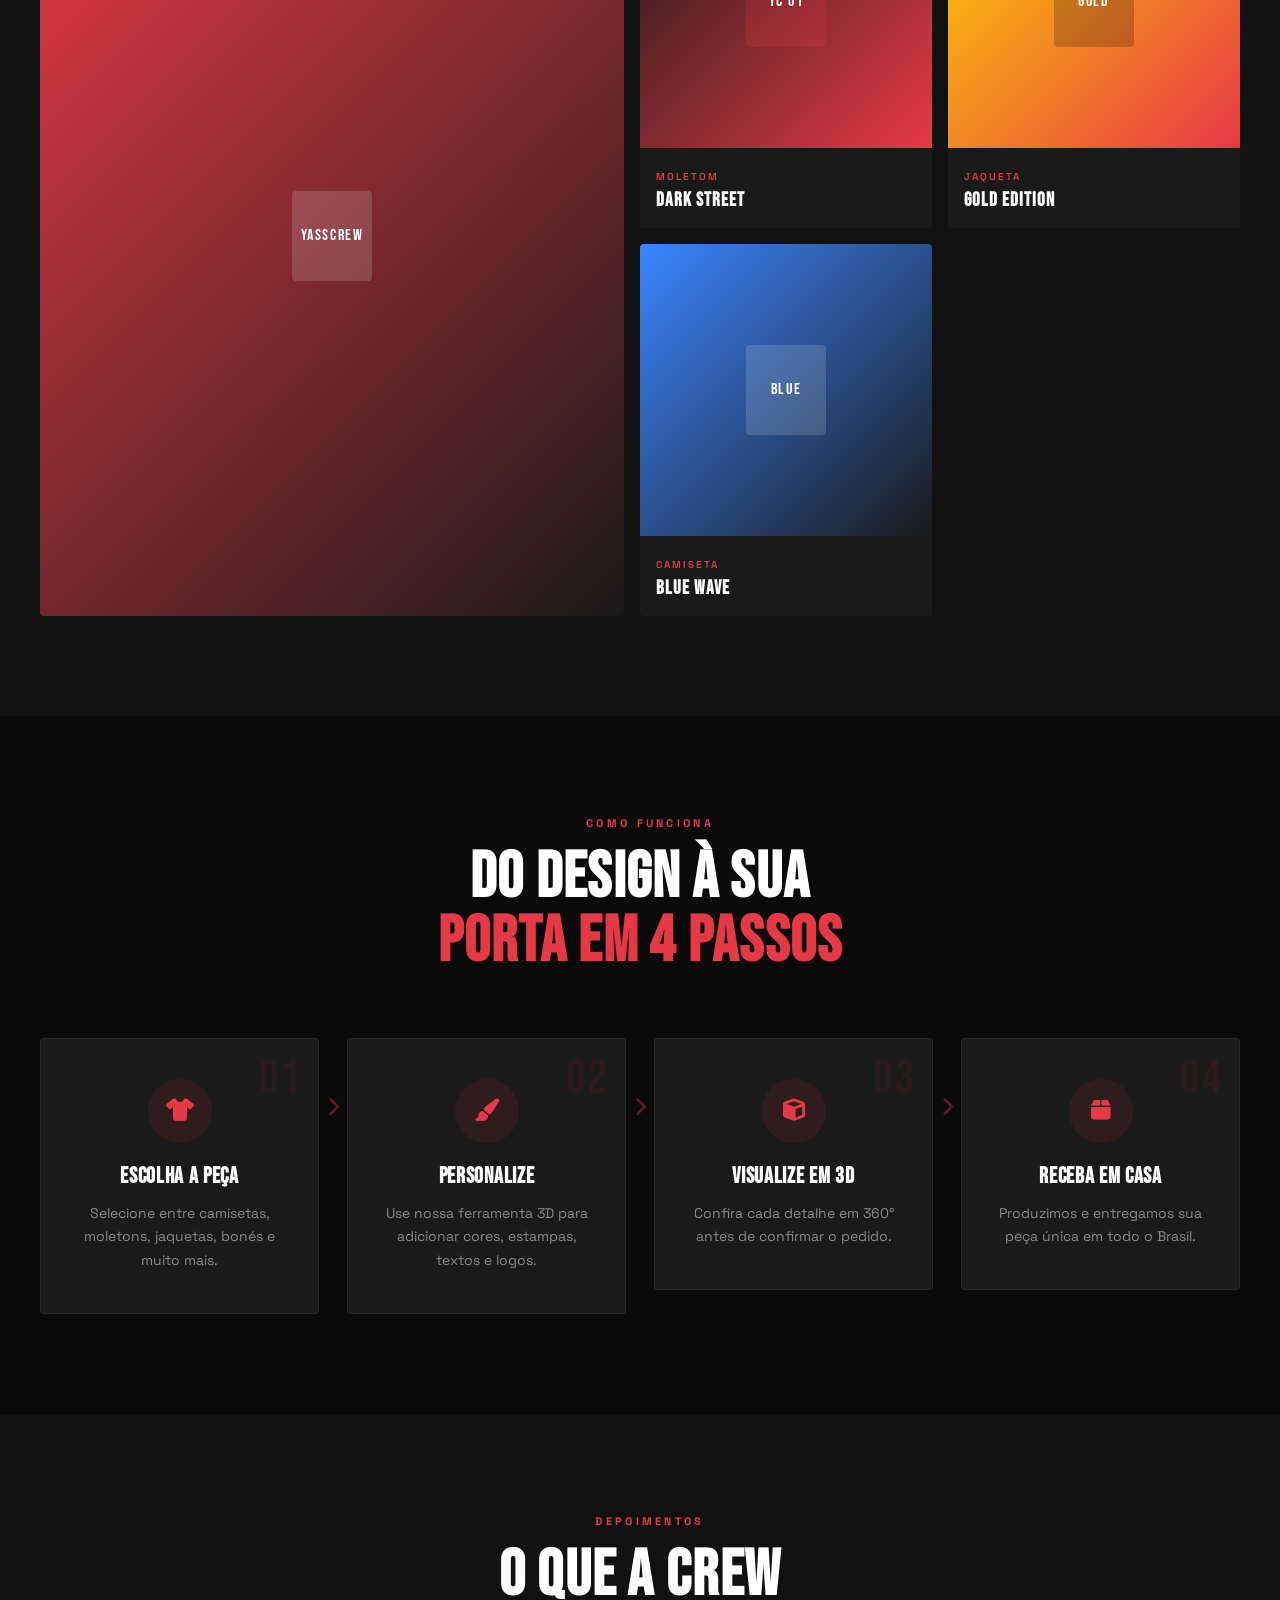
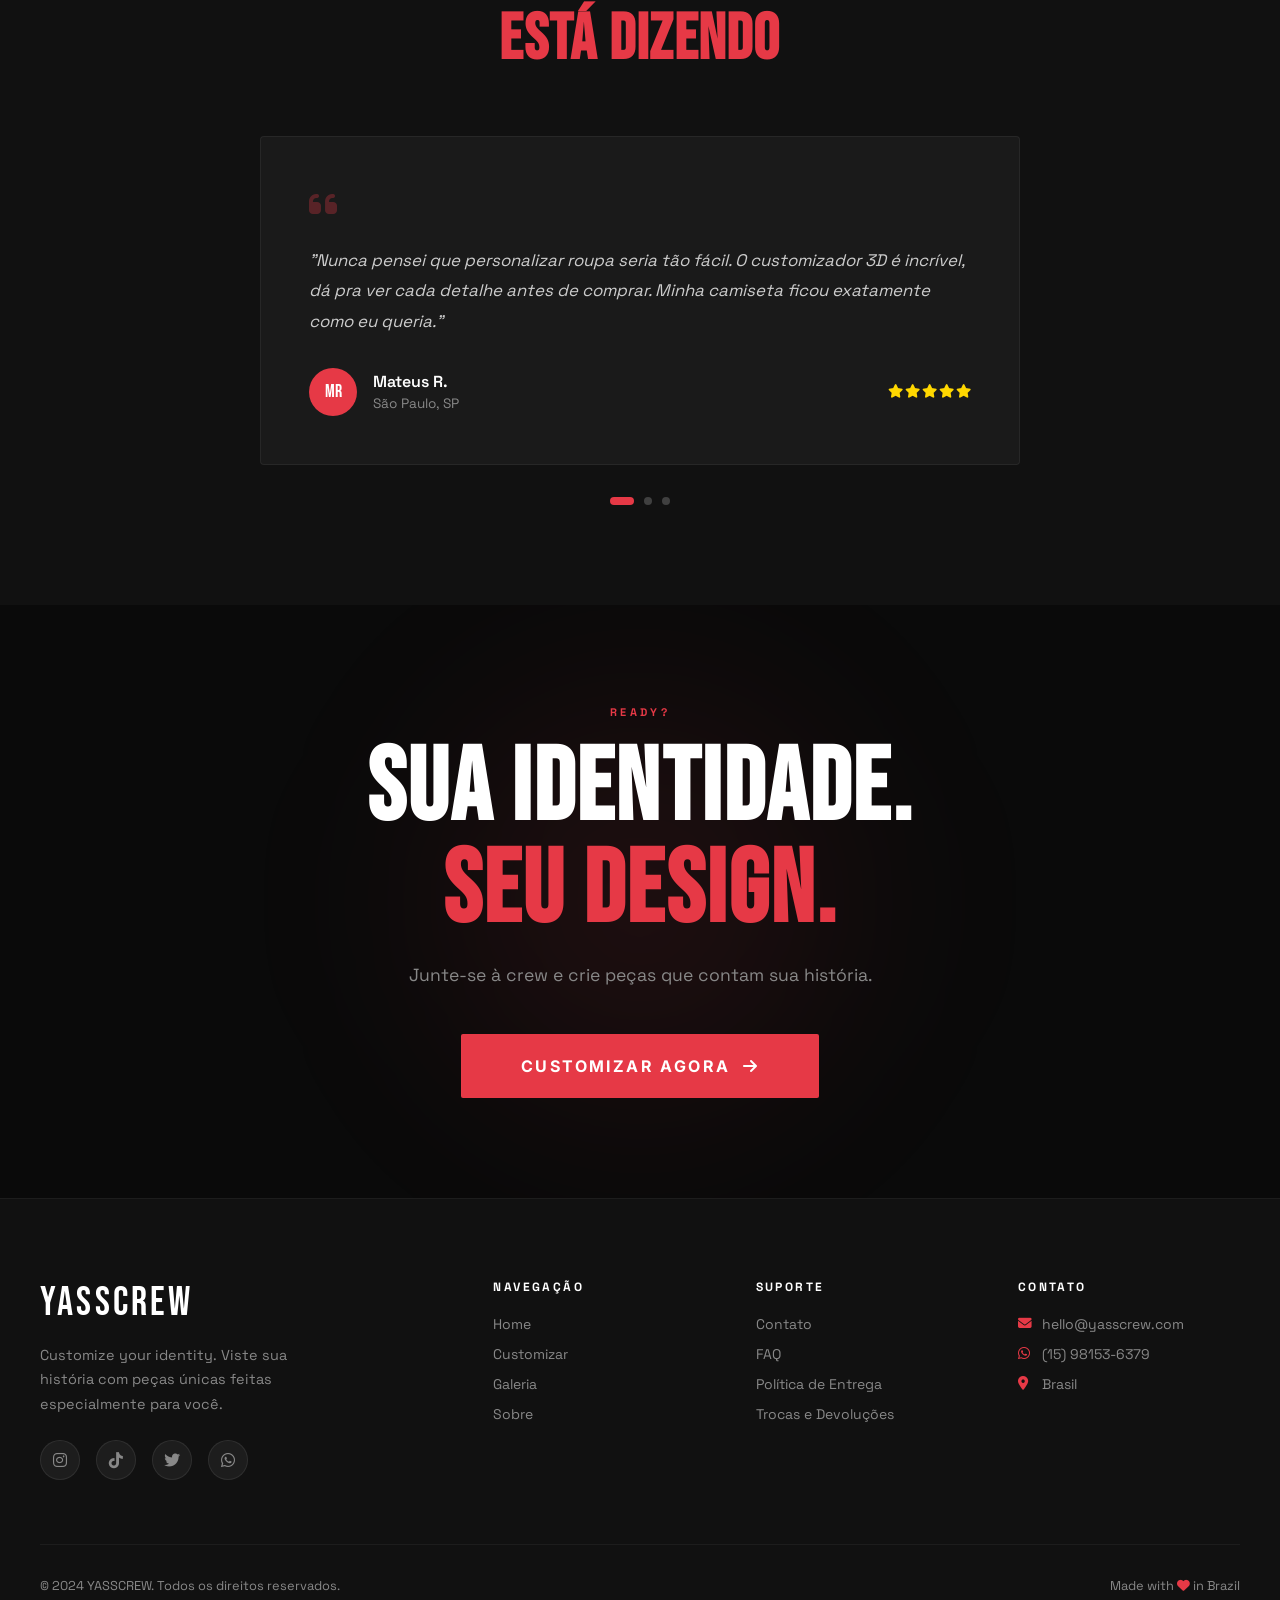
==== commit f3125017: "Update index.html" ====
--- a/index.html
+++ b/index.html
@@ -19,7 +19,7 @@
   <!-- LOADER -->
   <div class="loader" id="loader">
     <div class="loader-inner">
-      <div class="loader-logo">YASSCREW</div>
+      <div class="loader-logo">SHANZIN</div>
       <div class="loader-bar"><div class="loader-progress" id="loaderProgress"></div></div>
       <div class="loader-text" id="loaderText">Carregando...</div>
     </div>
@@ -30,7 +30,7 @@
     <nav class="nav container">
       <div class="nav-logo">
         <a href="index.html" class="logo-link">
-          <span class="logo-text">YASSCREW</span>
+          <span class="logo-text">SHANZIN</span>
           <span class="logo-sub">CUSTOMIZE SUA IDENTIDADE</span>
         </a>
       </div>
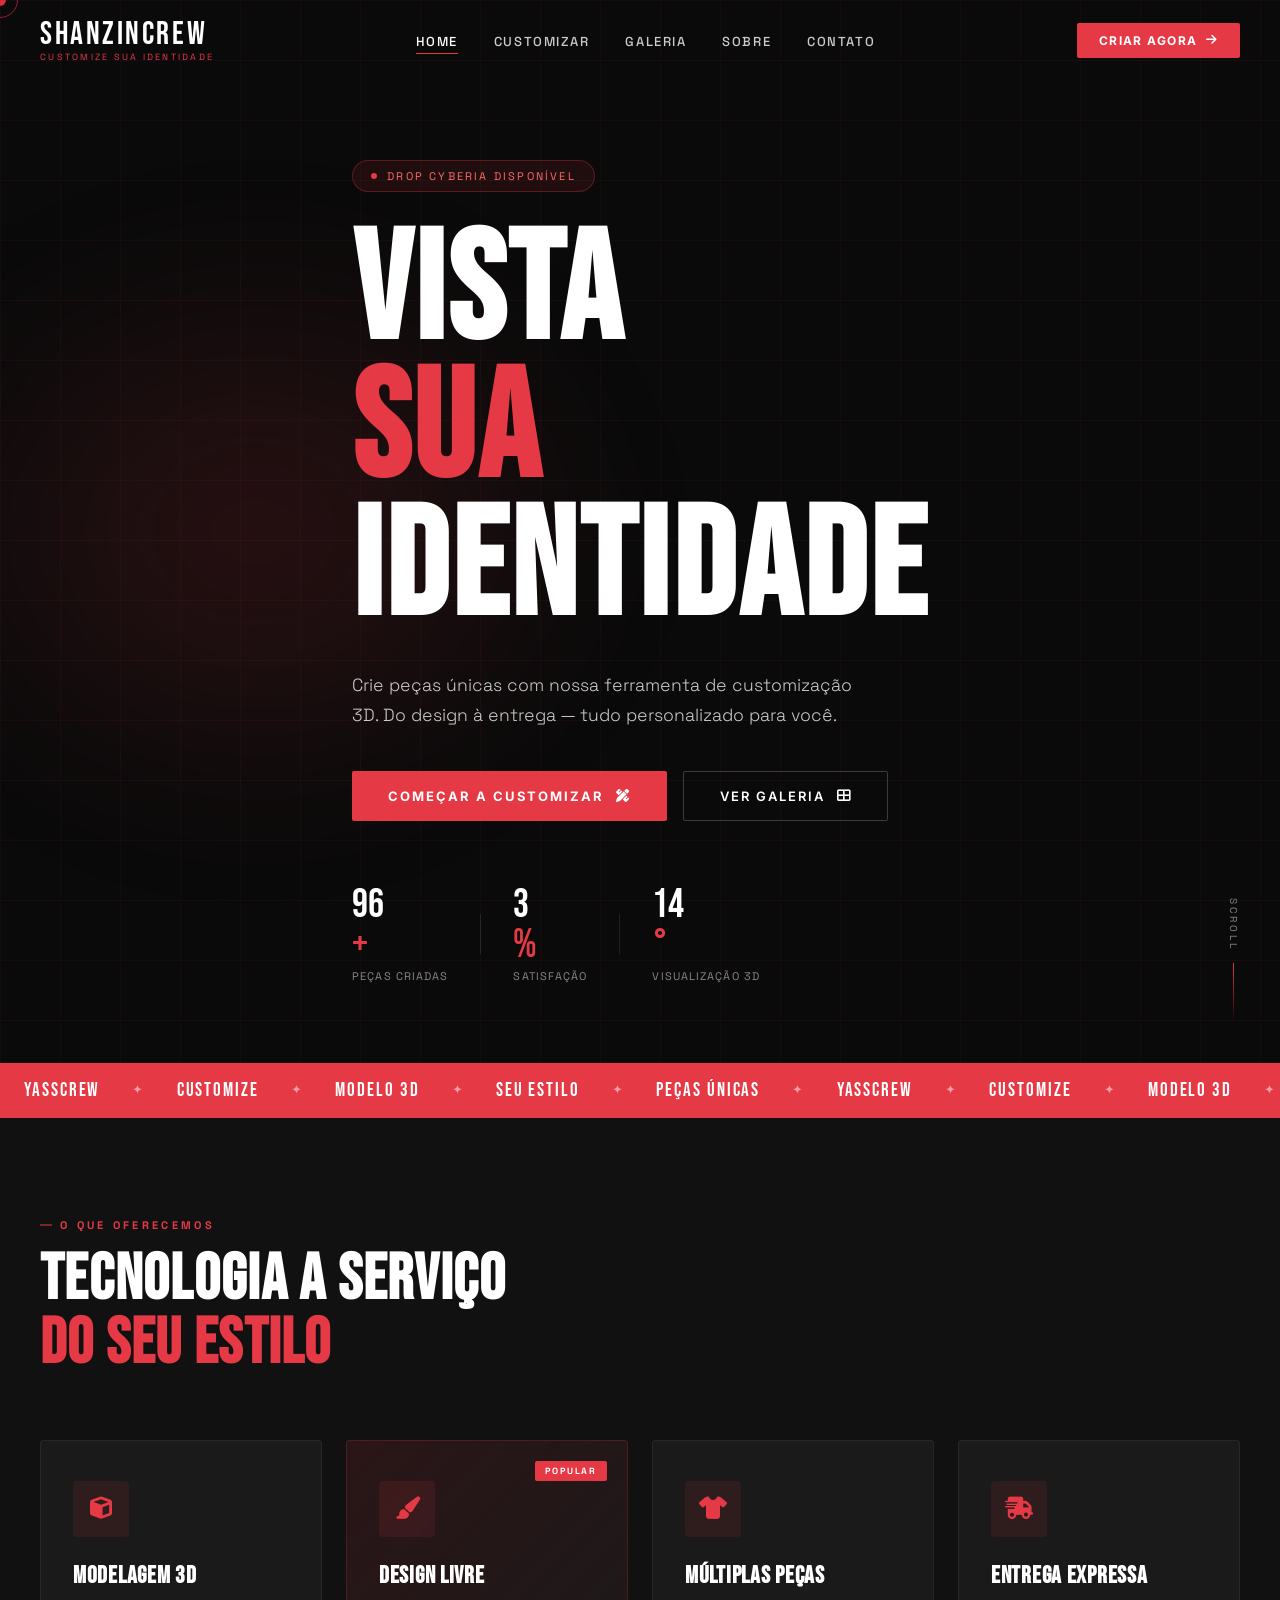
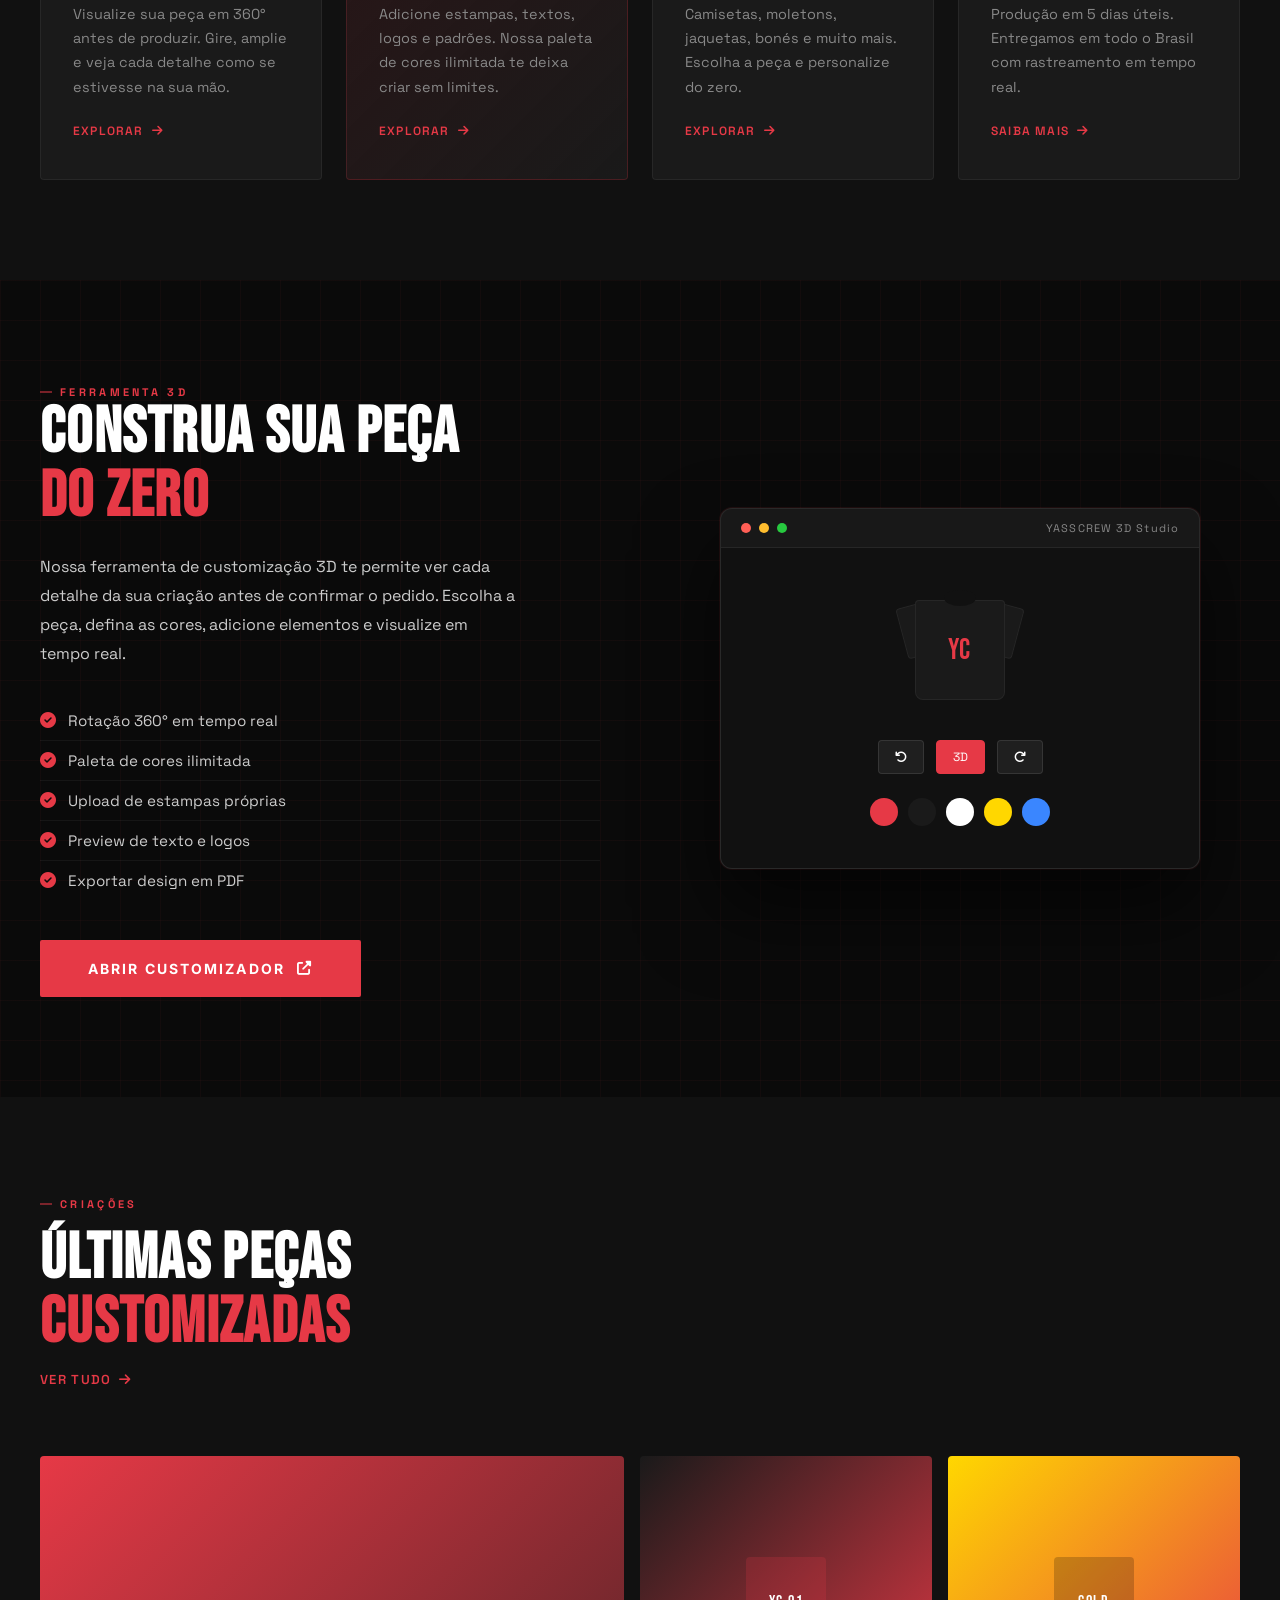
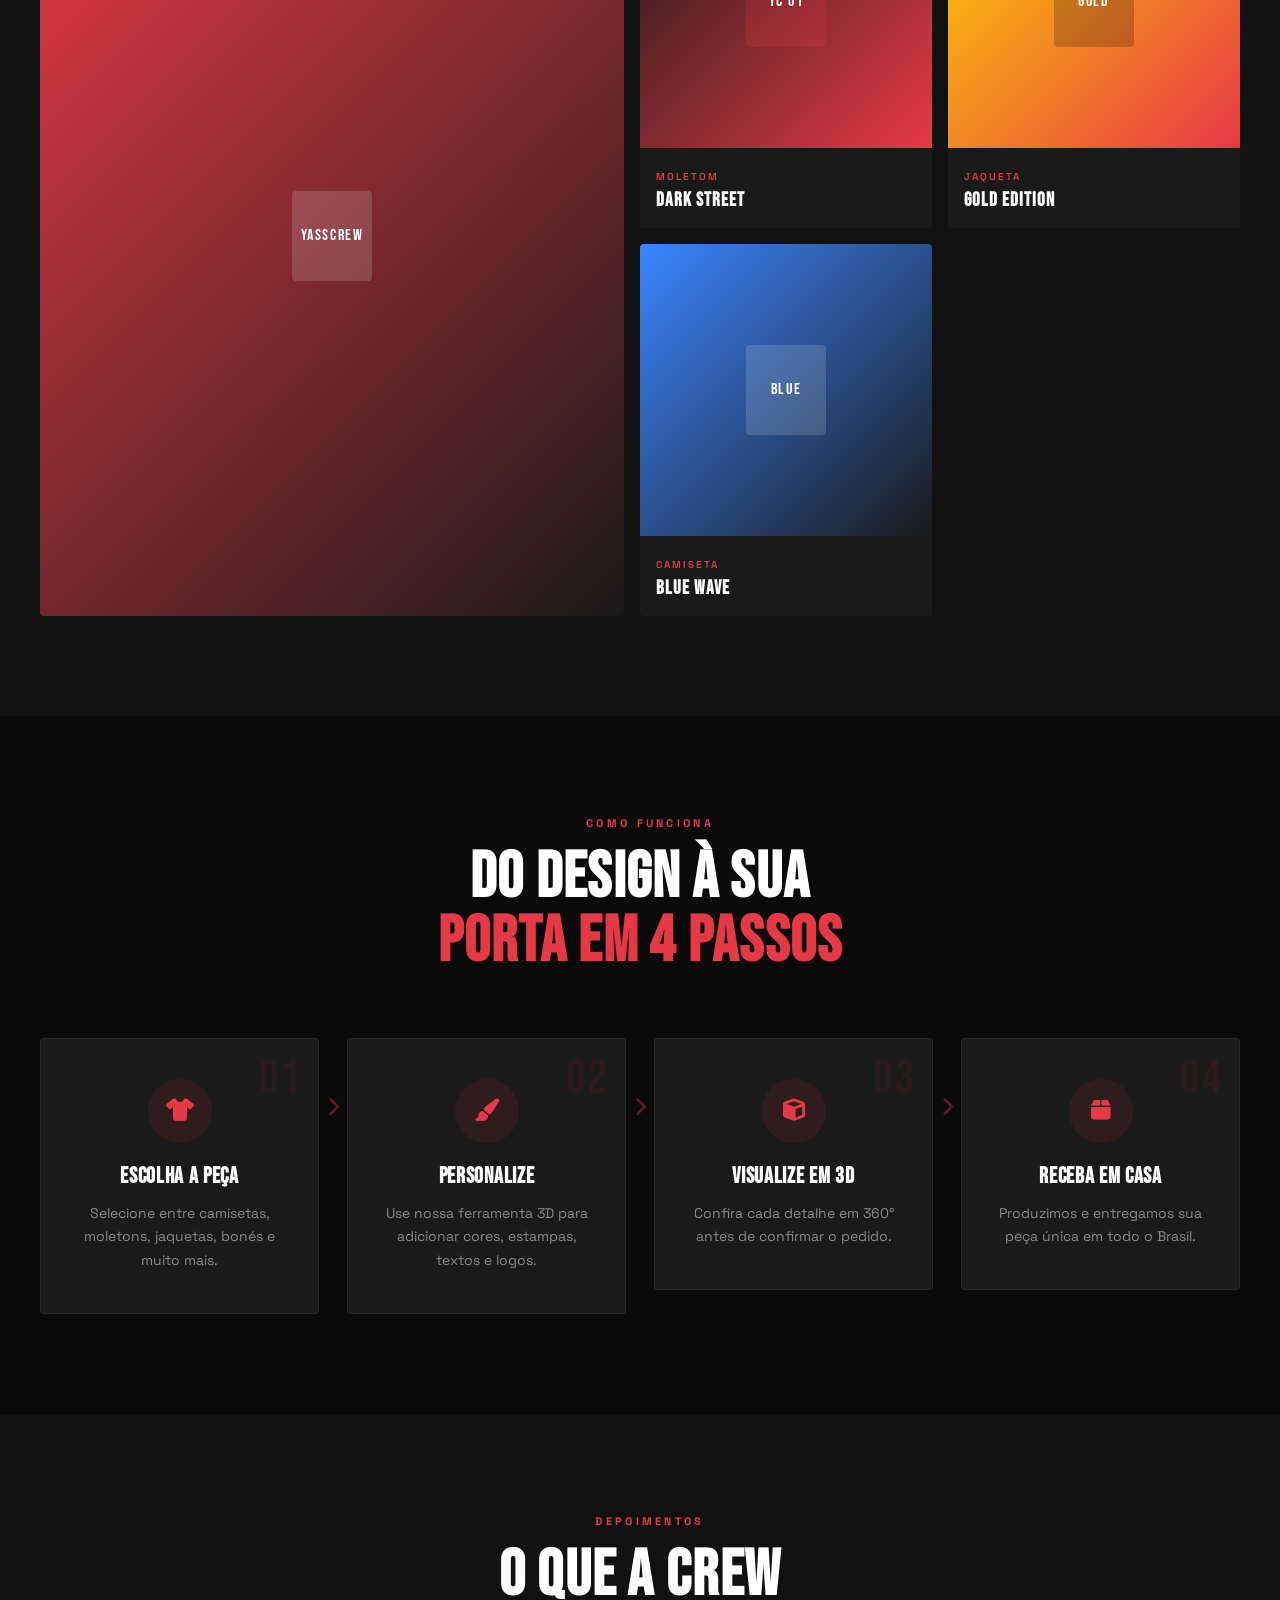
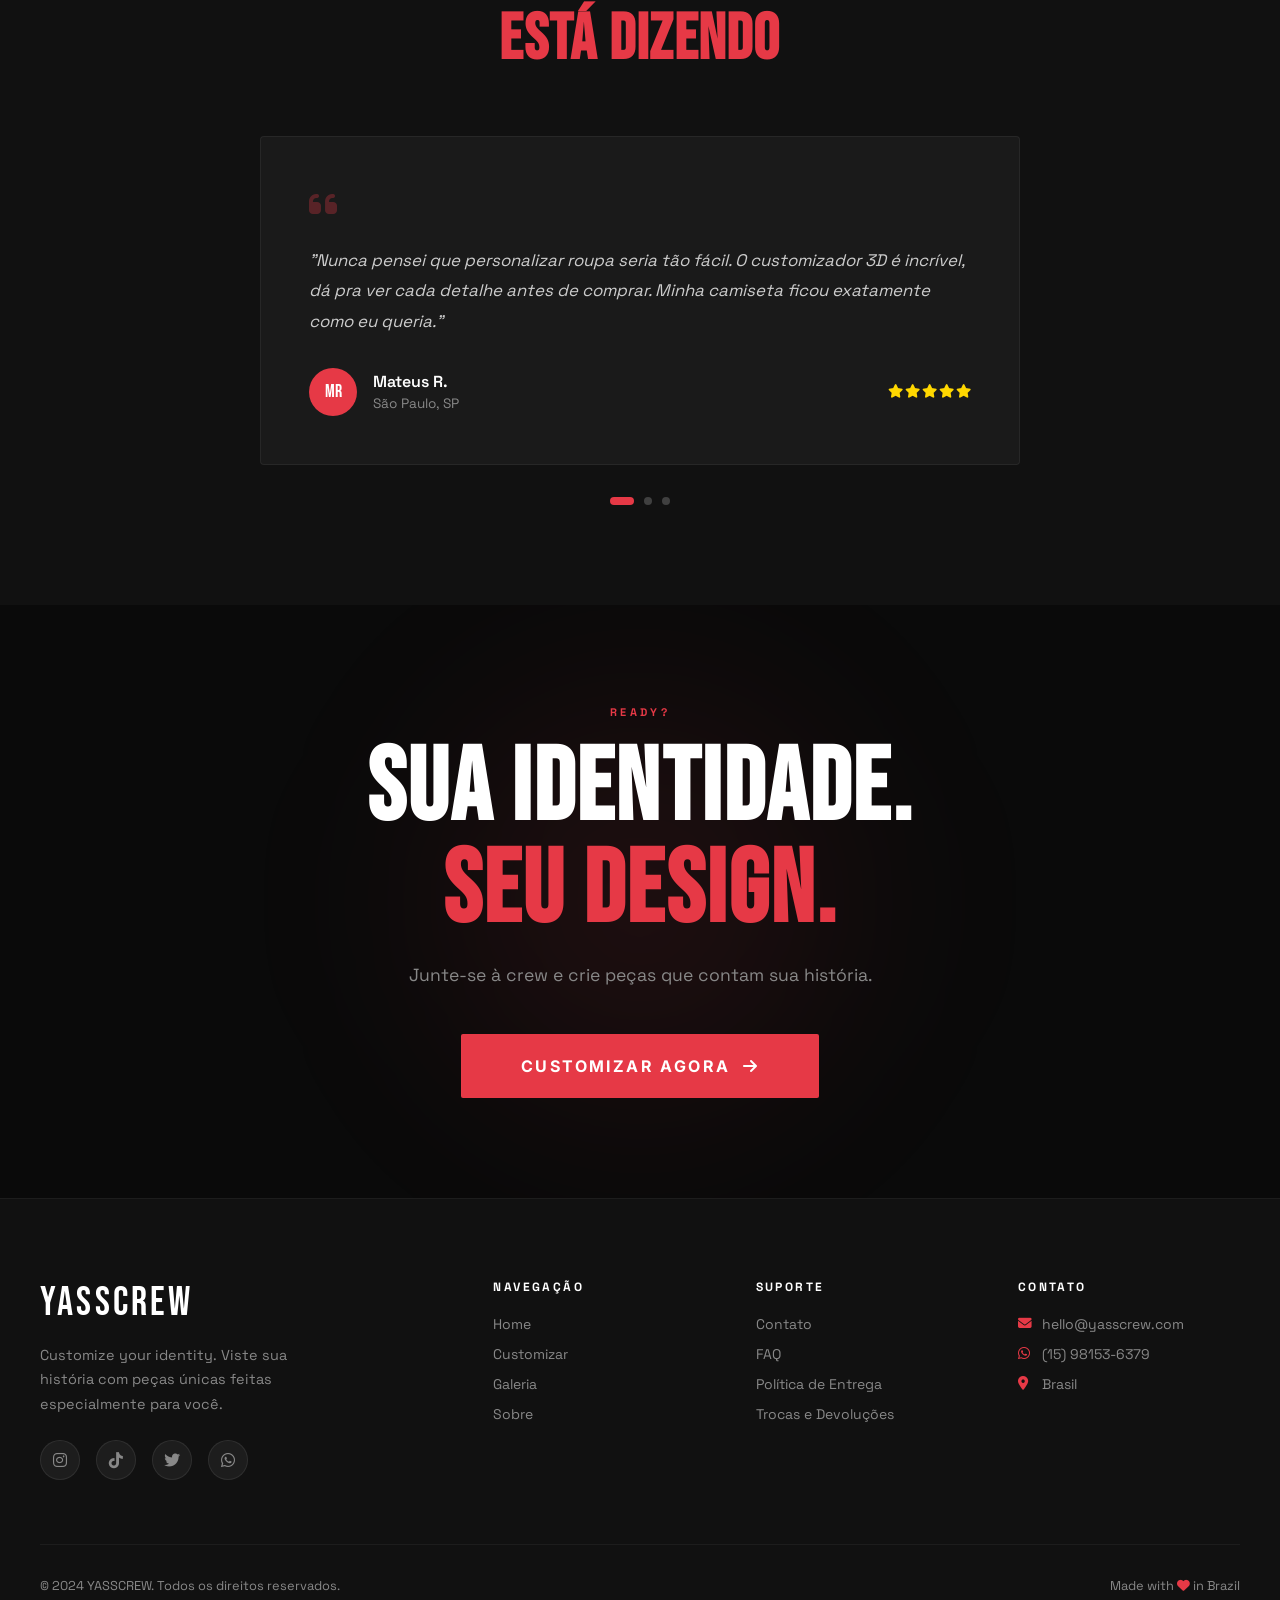
==== commit 22477a63: "Update index.html" ====
--- a/index.html
+++ b/index.html
@@ -3,7 +3,7 @@
 <head>
   <meta charset="UTF-8" />
   <meta name="viewport" content="width=device-width, initial-scale=1.0" />
-  <title>SHANZIN — Customize Sua Identidade</title>
+  <title>SHANZINCREW — Customize Sua Identidade</title>
   <link rel="preconnect" href="https://fonts.googleapis.com" />
   <link rel="preconnect" href="https://fonts.gstatic.com" crossorigin />
   <link href="https://fonts.googleapis.com/css2?family=Bebas+Neue&family=Inter:wght@300;400;500;600;700;900&family=Space+Grotesk:wght@300;400;500;600;700&display=swap" rel="stylesheet" />
@@ -19,7 +19,7 @@
   <!-- LOADER -->
   <div class="loader" id="loader">
     <div class="loader-inner">
-      <div class="loader-logo">SHANZIN</div>
+      <div class="loader-logo">SHANZINCREW</div>
       <div class="loader-bar"><div class="loader-progress" id="loaderProgress"></div></div>
       <div class="loader-text" id="loaderText">Carregando...</div>
     </div>
@@ -30,7 +30,7 @@
     <nav class="nav container">
       <div class="nav-logo">
         <a href="index.html" class="logo-link">
-          <span class="logo-text">SHANZIN</span>
+          <span class="logo-text">SHANZINCREW</span>
           <span class="logo-sub">CUSTOMIZE SUA IDENTIDADE</span>
         </a>
       </div>
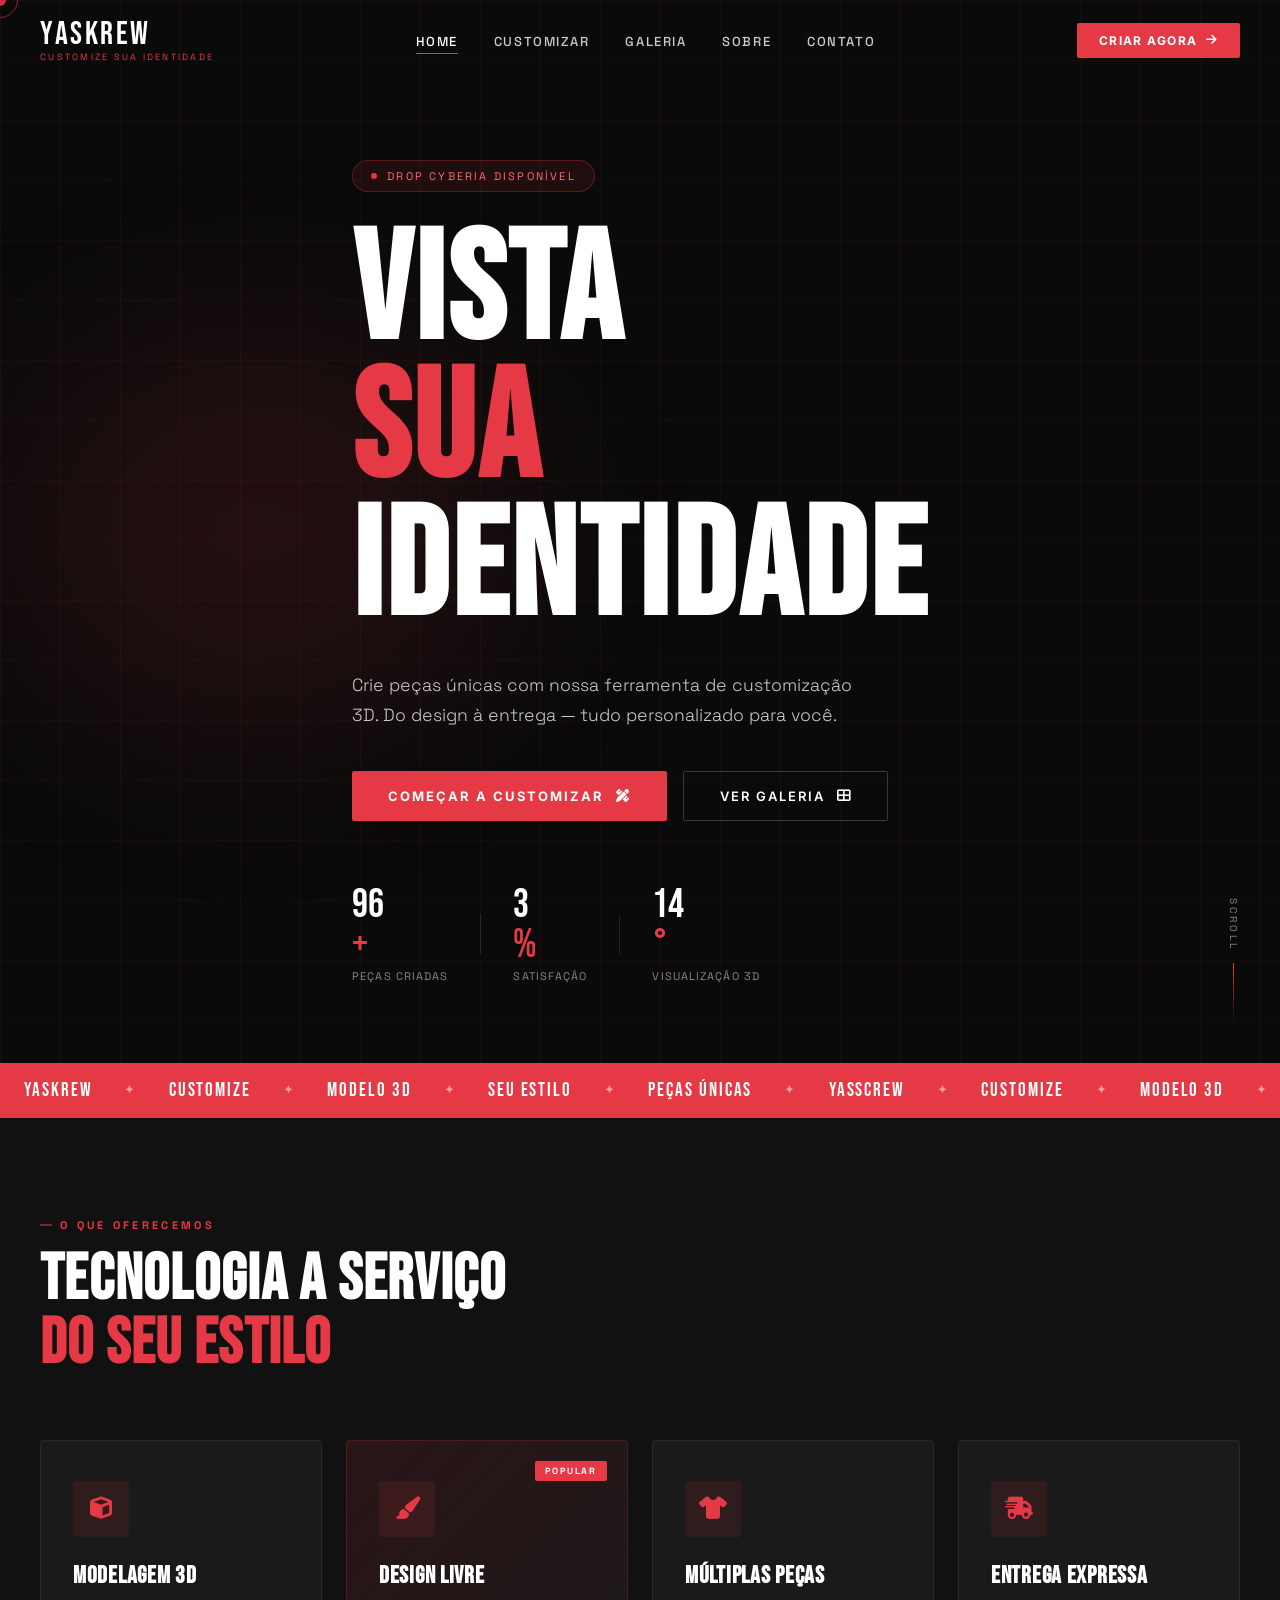
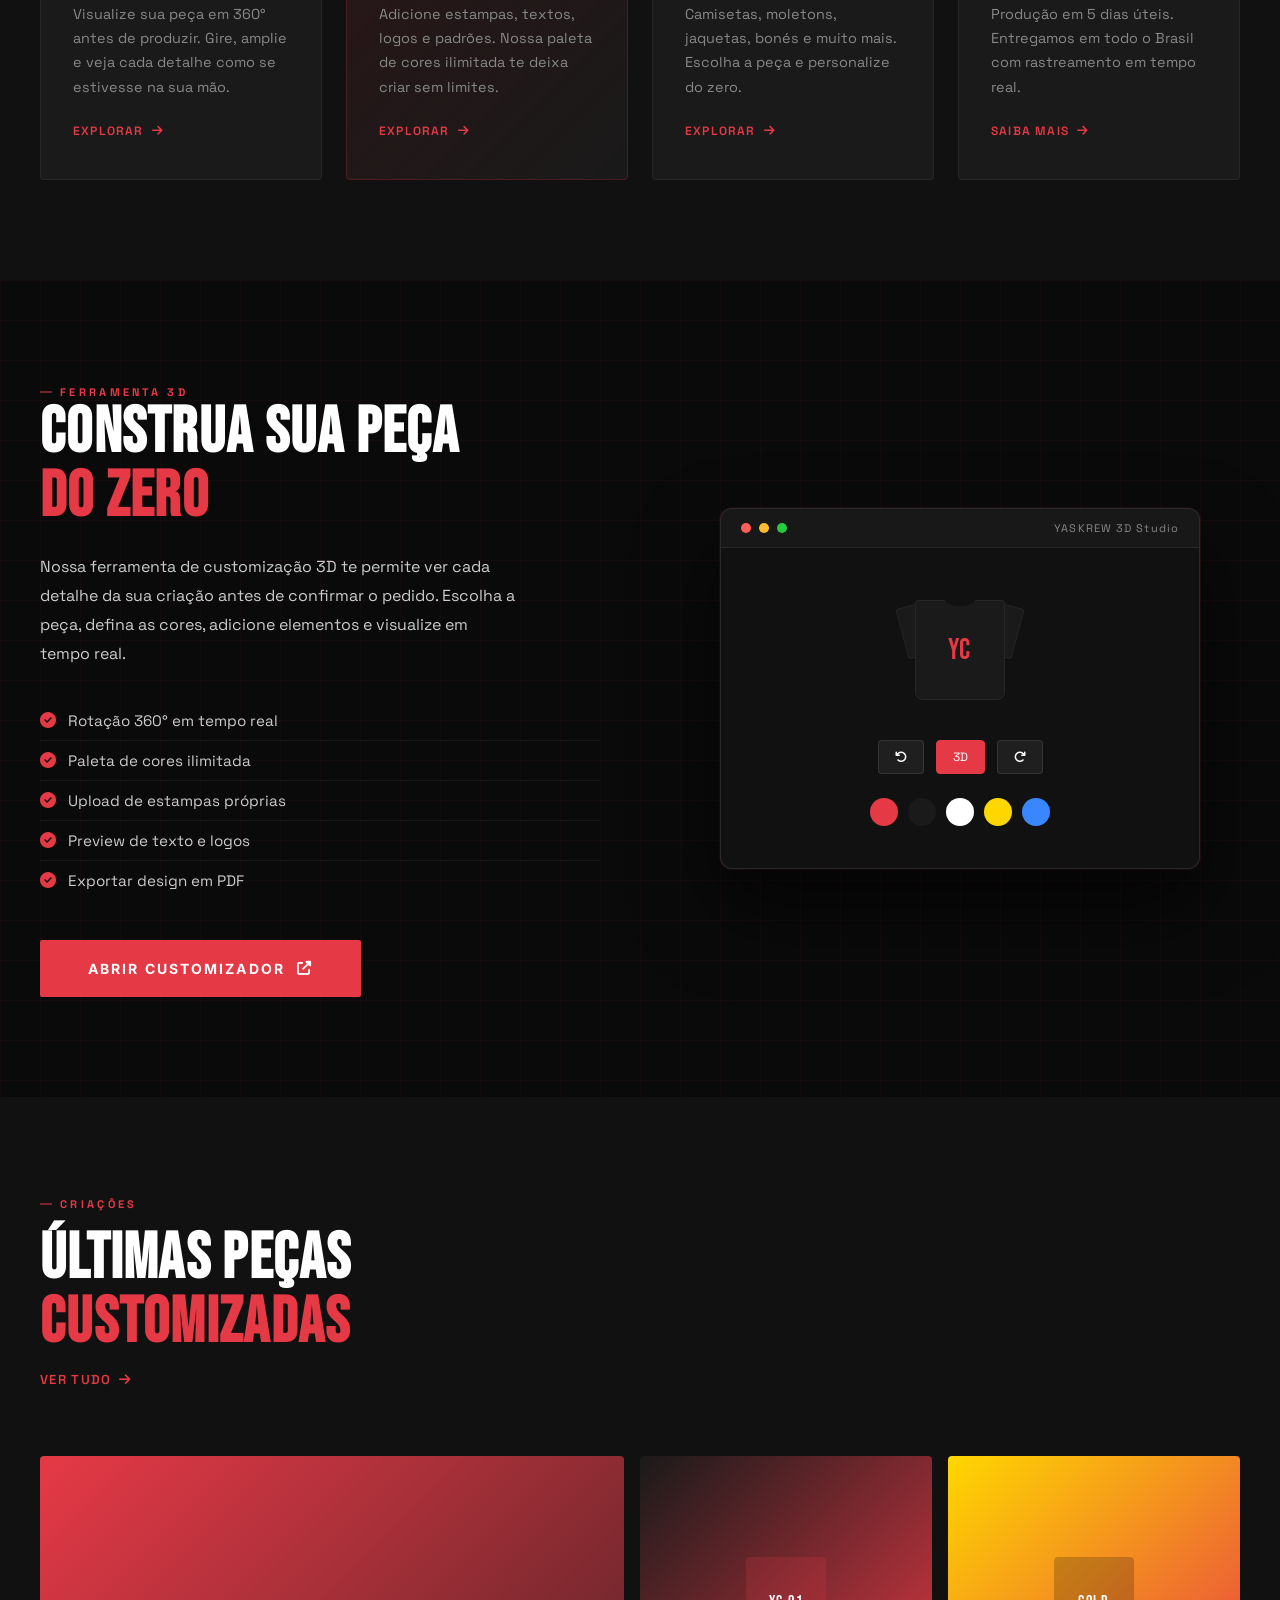
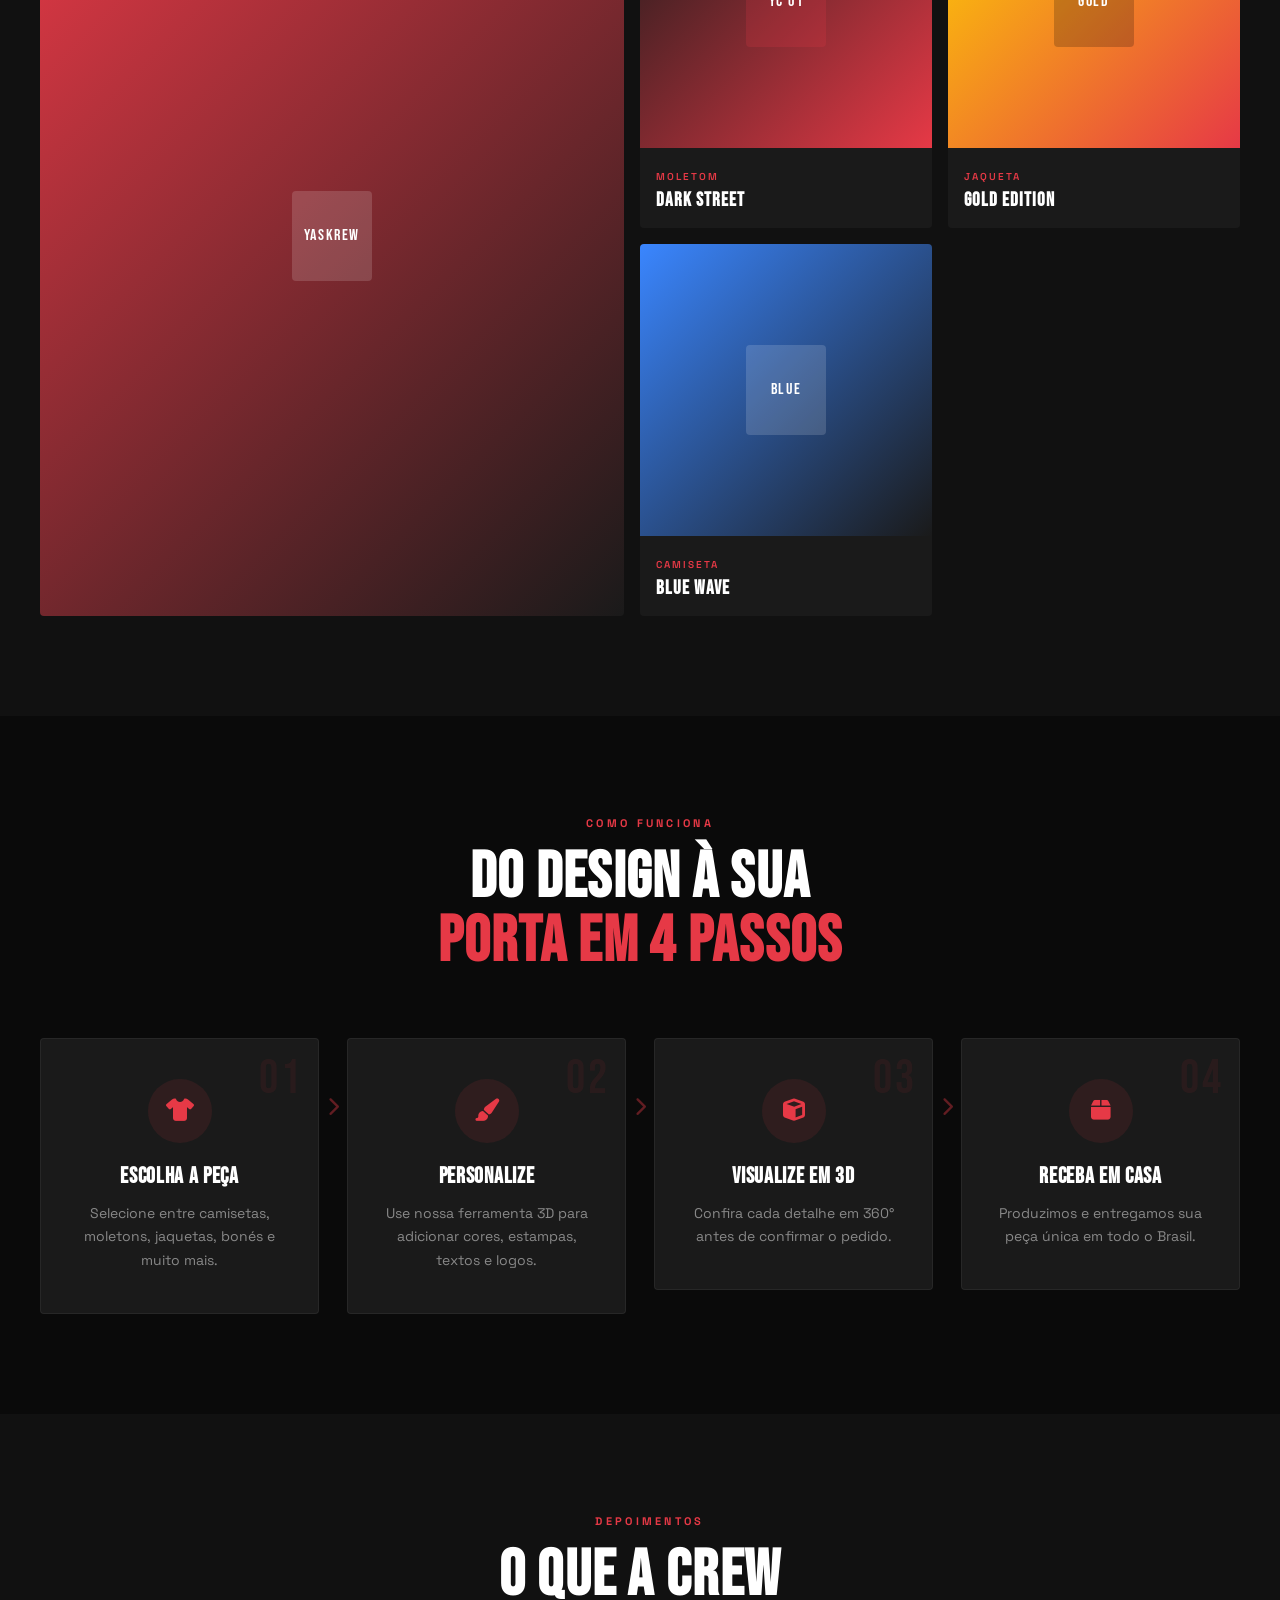
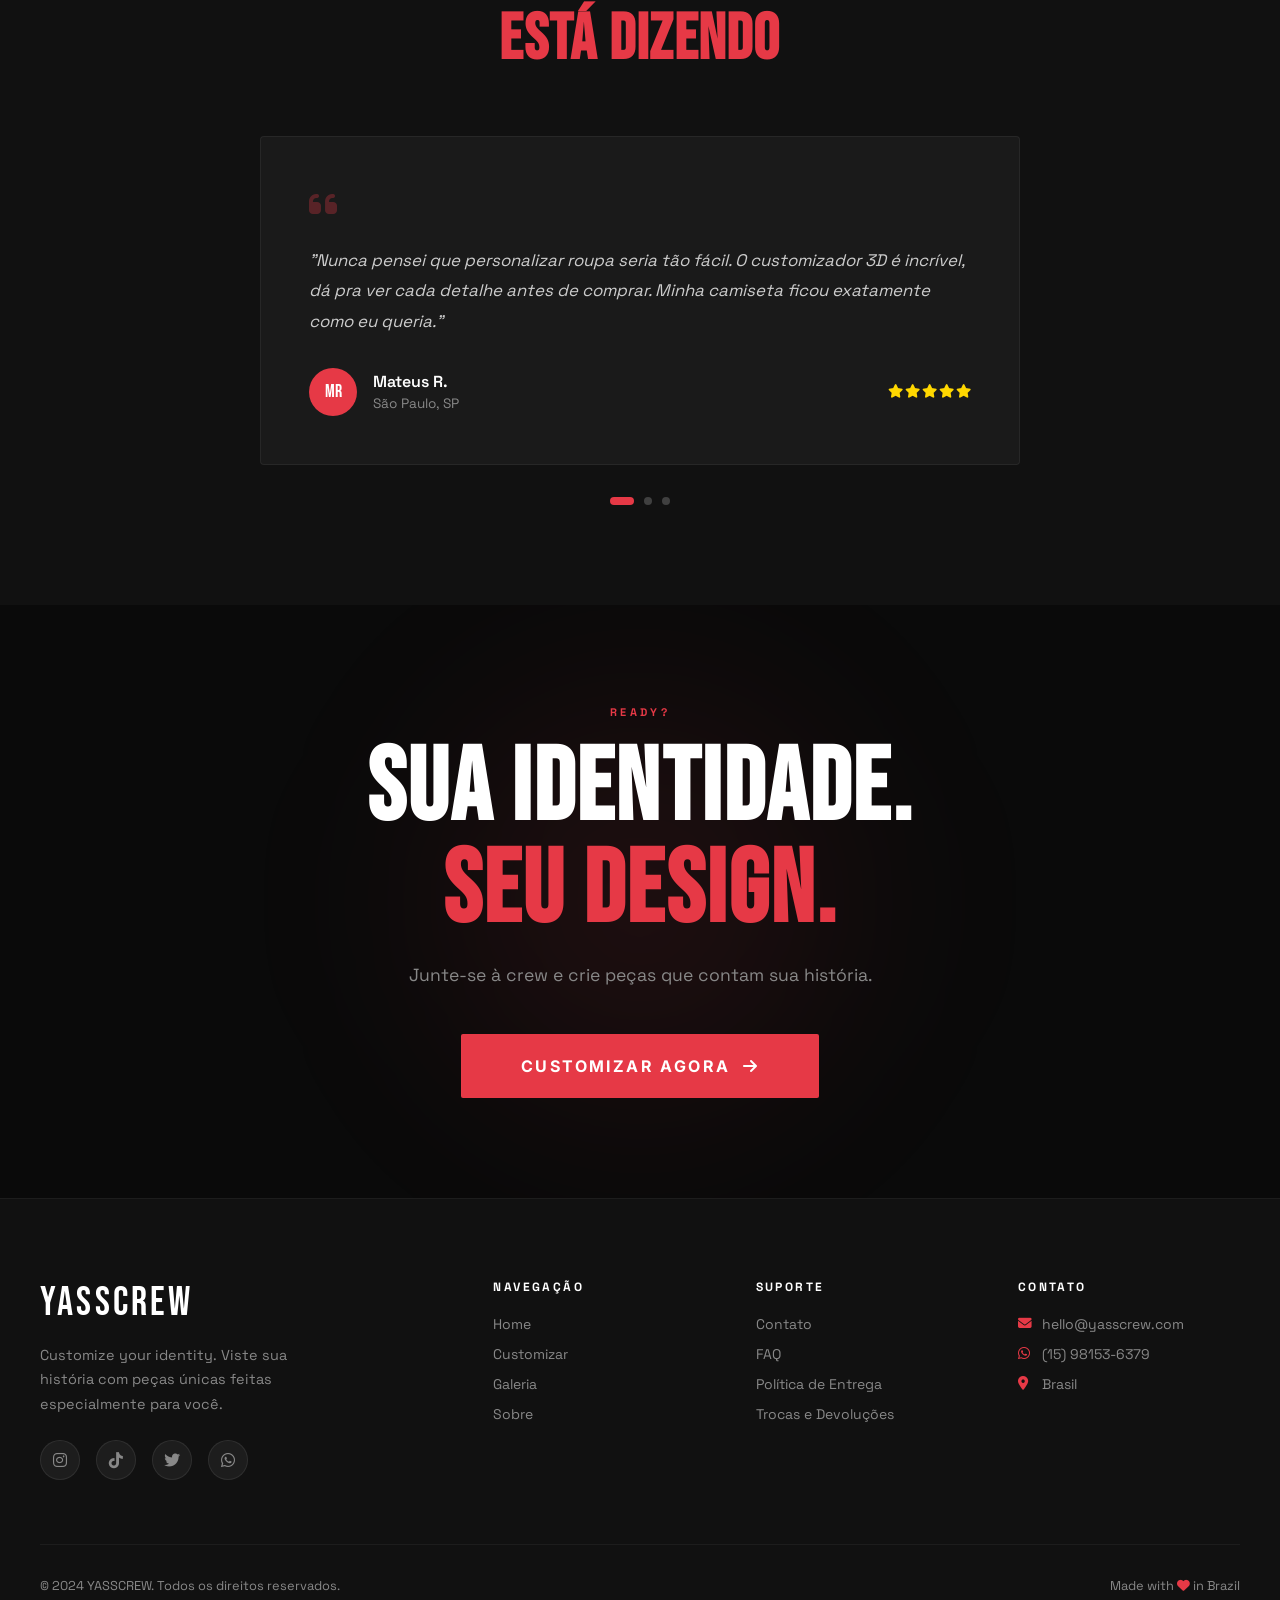
==== commit 2de78b1f: "Update index.html" ====
--- a/index.html
+++ b/index.html
@@ -3,7 +3,7 @@
 <head>
   <meta charset="UTF-8" />
   <meta name="viewport" content="width=device-width, initial-scale=1.0" />
-  <title>SHANZINCREW — Customize Sua Identidade</title>
+  <title>YASKREW — Customize Sua Identidade</title>
   <link rel="preconnect" href="https://fonts.googleapis.com" />
   <link rel="preconnect" href="https://fonts.gstatic.com" crossorigin />
   <link href="https://fonts.googleapis.com/css2?family=Bebas+Neue&family=Inter:wght@300;400;500;600;700;900&family=Space+Grotesk:wght@300;400;500;600;700&display=swap" rel="stylesheet" />
@@ -19,7 +19,7 @@
   <!-- LOADER -->
   <div class="loader" id="loader">
     <div class="loader-inner">
-      <div class="loader-logo">SHANZINCREW</div>
+      <div class="loader-logo">YASKREW</div>
       <div class="loader-bar"><div class="loader-progress" id="loaderProgress"></div></div>
       <div class="loader-text" id="loaderText">Carregando...</div>
     </div>
@@ -30,7 +30,7 @@
     <nav class="nav container">
       <div class="nav-logo">
         <a href="index.html" class="logo-link">
-          <span class="logo-text">SHANZINCREW</span>
+          <span class="logo-text">YASKREW</span>
           <span class="logo-sub">CUSTOMIZE SUA IDENTIDADE</span>
         </a>
       </div>
@@ -124,7 +124,7 @@
     <div class="marquee-section">
       <div class="marquee-track">
         <div class="marquee-content" id="marqueeContent">
-          <span>YASSCREW</span><span class="dot">✦</span>
+          <span>YASKREW</span><span class="dot">✦</span>
           <span>CUSTOMIZE</span><span class="dot">✦</span>
           <span>MODELO 3D</span><span class="dot">✦</span>
           <span>SEU ESTILO</span><span class="dot">✦</span>
@@ -134,7 +134,7 @@
           <span>MODELO 3D</span><span class="dot">✦</span>
           <span>SEU ESTILO</span><span class="dot">✦</span>
           <span>PEÇAS ÚNICAS</span><span class="dot">✦</span>
-          <span>YASSCREW</span><span class="dot">✦</span>
+          <span>YASKREW</span><span class="dot">✦</span>
           <span>CUSTOMIZE</span><span class="dot">✦</span>
           <span>MODELO 3D</span><span class="dot">✦</span>
           <span>SEU ESTILO</span><span class="dot">✦</span>
@@ -218,7 +218,7 @@
                   <span class="vs-dot red"></span>
                   <span class="vs-dot yellow"></span>
                   <span class="vs-dot green"></span>
-                  <span class="vs-label">YASSCREW 3D Studio</span>
+                  <span class="vs-label">YASKREW 3D Studio</span>
                 </div>
                 <div class="vs-body">
                   <div class="vs-3d-preview">
@@ -268,7 +268,7 @@
             <div class="gallery-img" style="background: linear-gradient(135deg, #E63946 0%, #1a1a1a 100%);">
               <div class="gallery-tshirt">
                 <div class="gt-body red">
-                  <span class="gt-text">YASSCREW</span>
+                  <span class="gt-text">YASKREW</span>
                 </div>
               </div>
             </div>
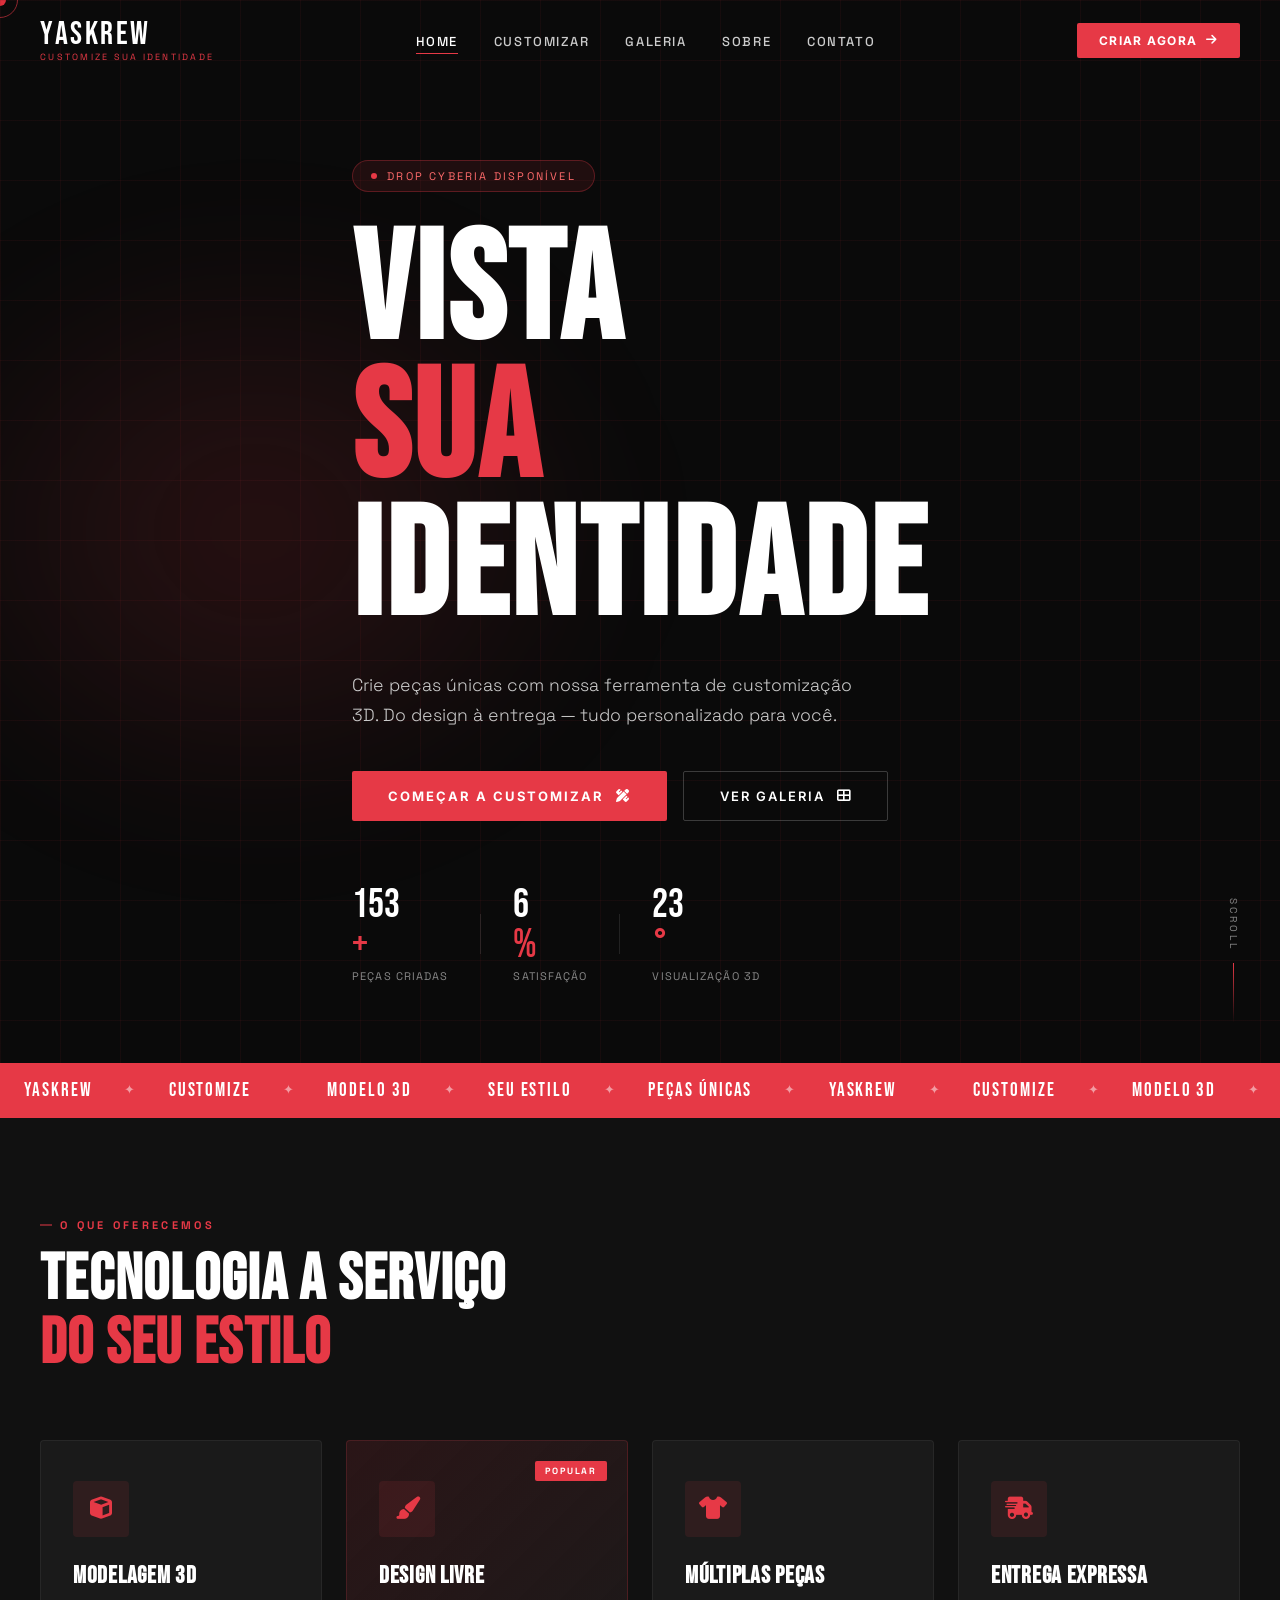
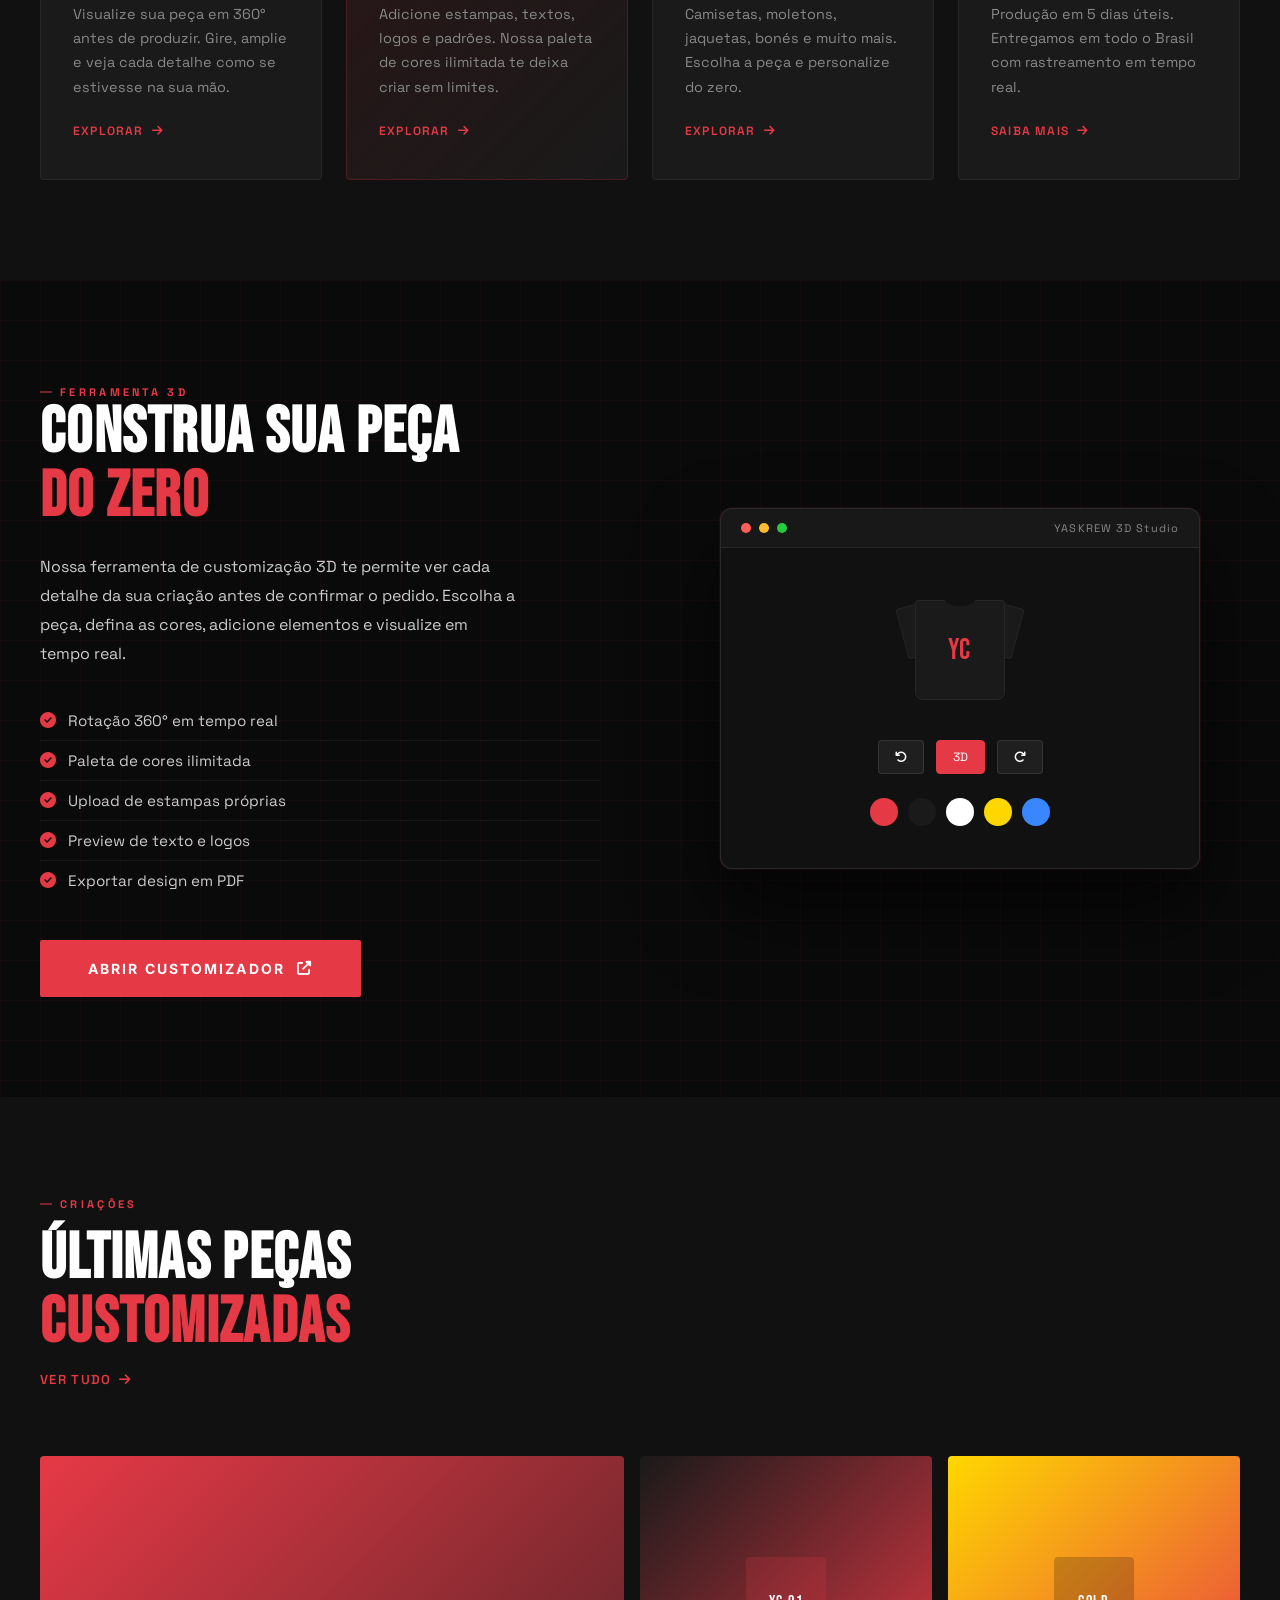
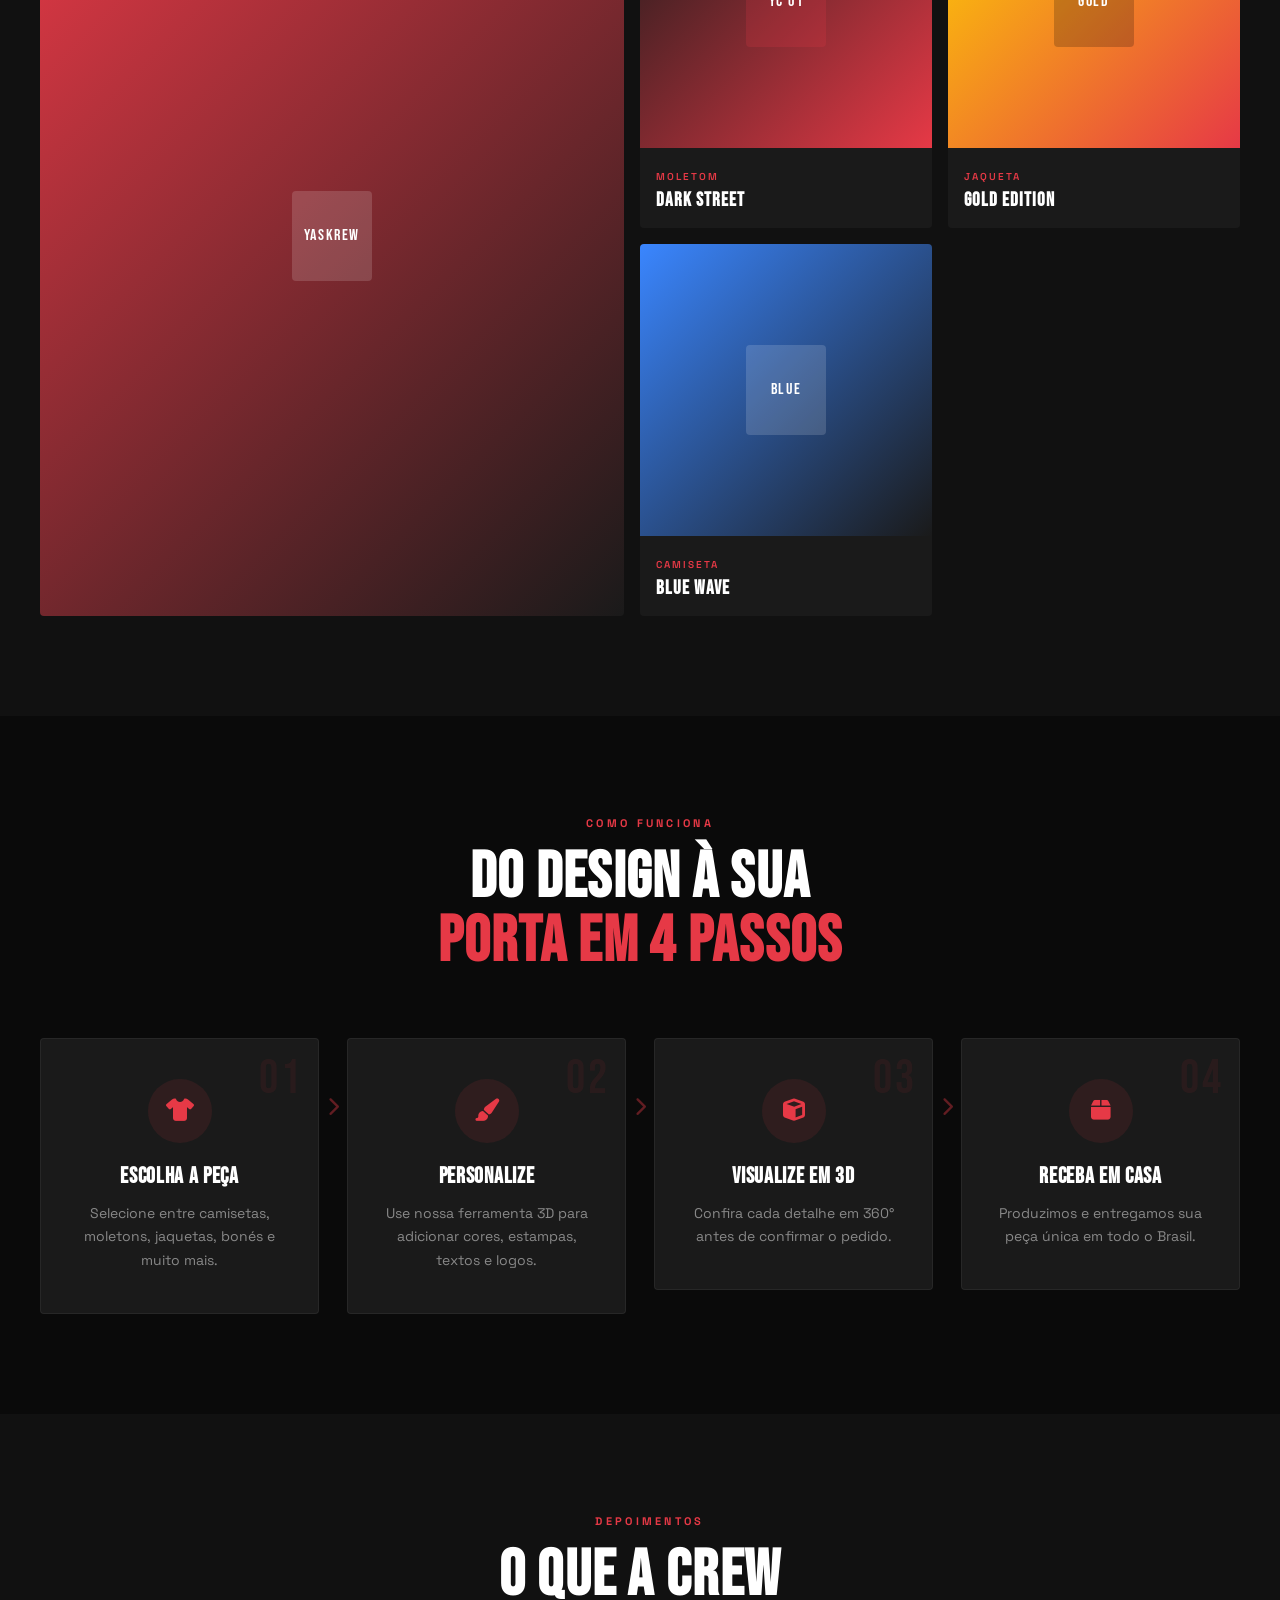
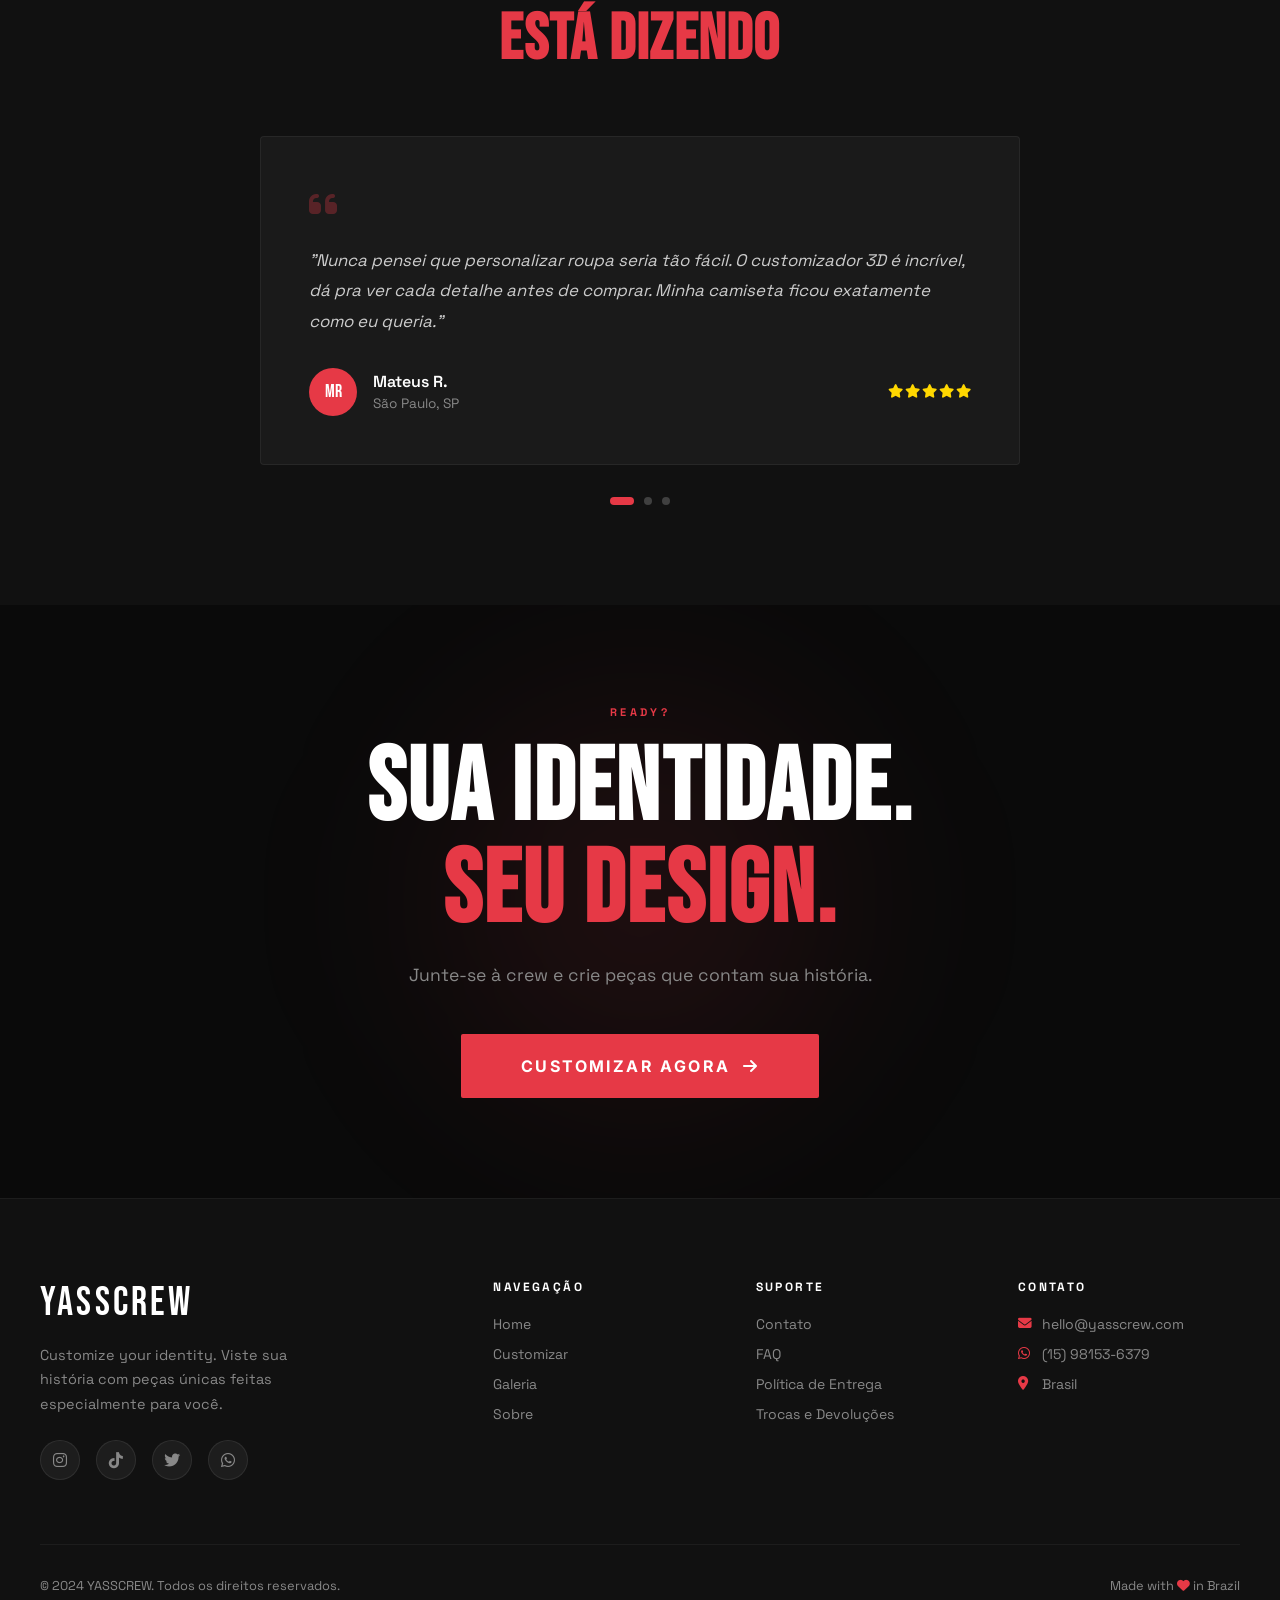
==== commit 1f1d6871: "Update index.html" ====
--- a/index.html
+++ b/index.html
@@ -129,7 +129,7 @@
           <span>MODELO 3D</span><span class="dot">✦</span>
           <span>SEU ESTILO</span><span class="dot">✦</span>
           <span>PEÇAS ÚNICAS</span><span class="dot">✦</span>
-          <span>YASSCREW</span><span class="dot">✦</span>
+          <span>YASKREW</span><span class="dot">✦</span>
           <span>CUSTOMIZE</span><span class="dot">✦</span>
           <span>MODELO 3D</span><span class="dot">✦</span>
           <span>SEU ESTILO</span><span class="dot">✦</span>
